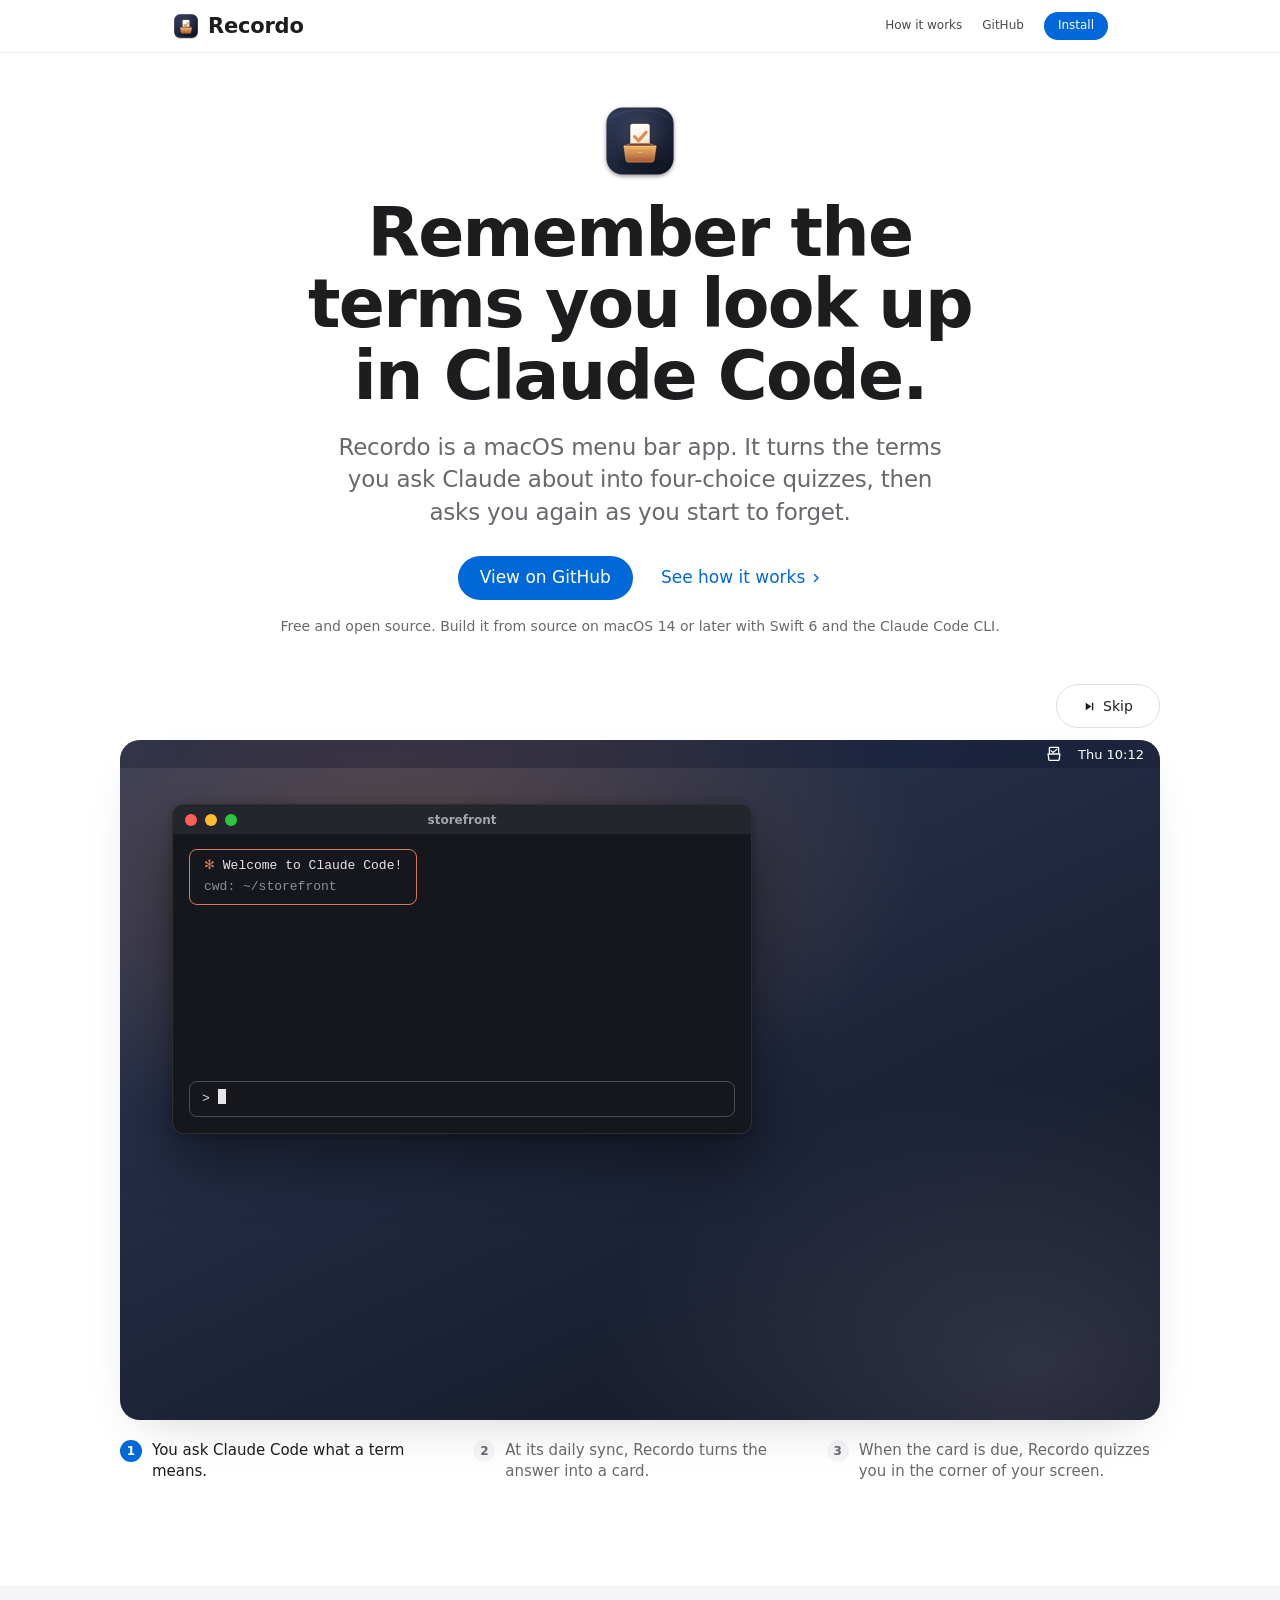
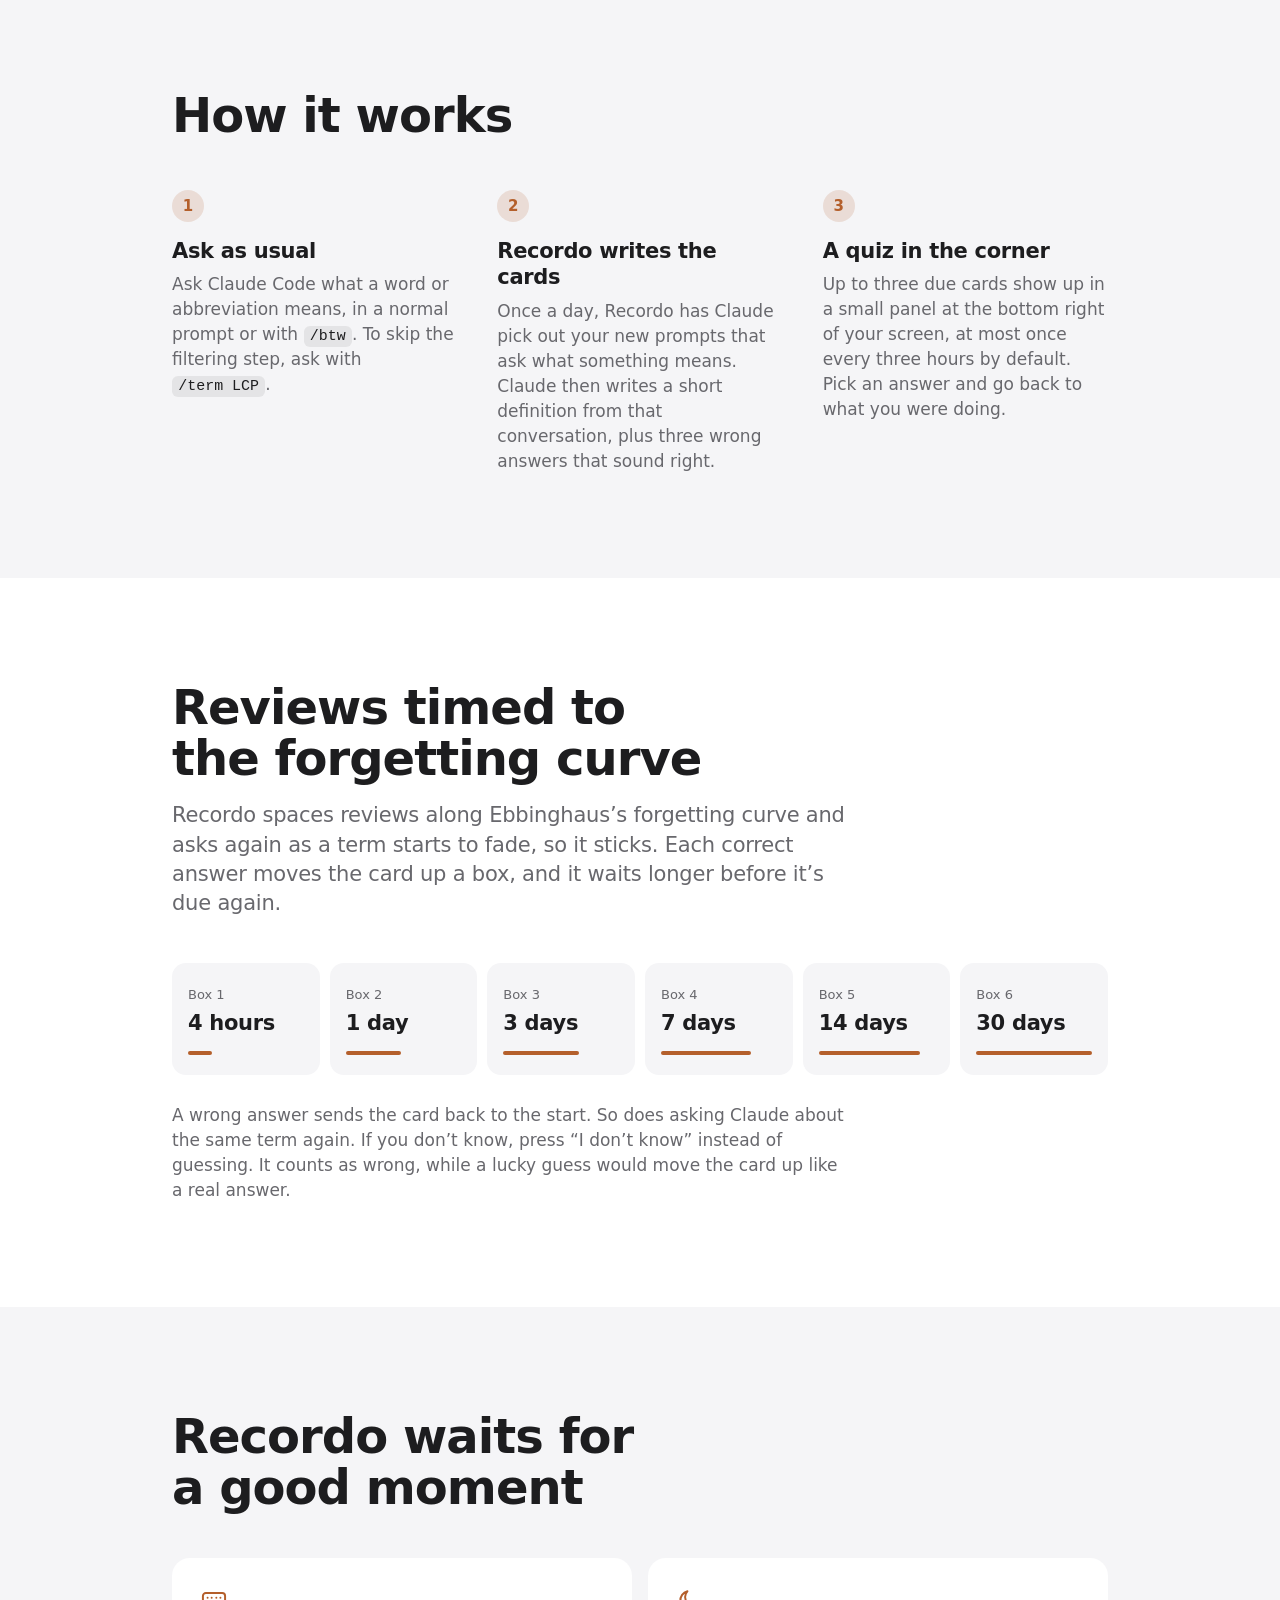
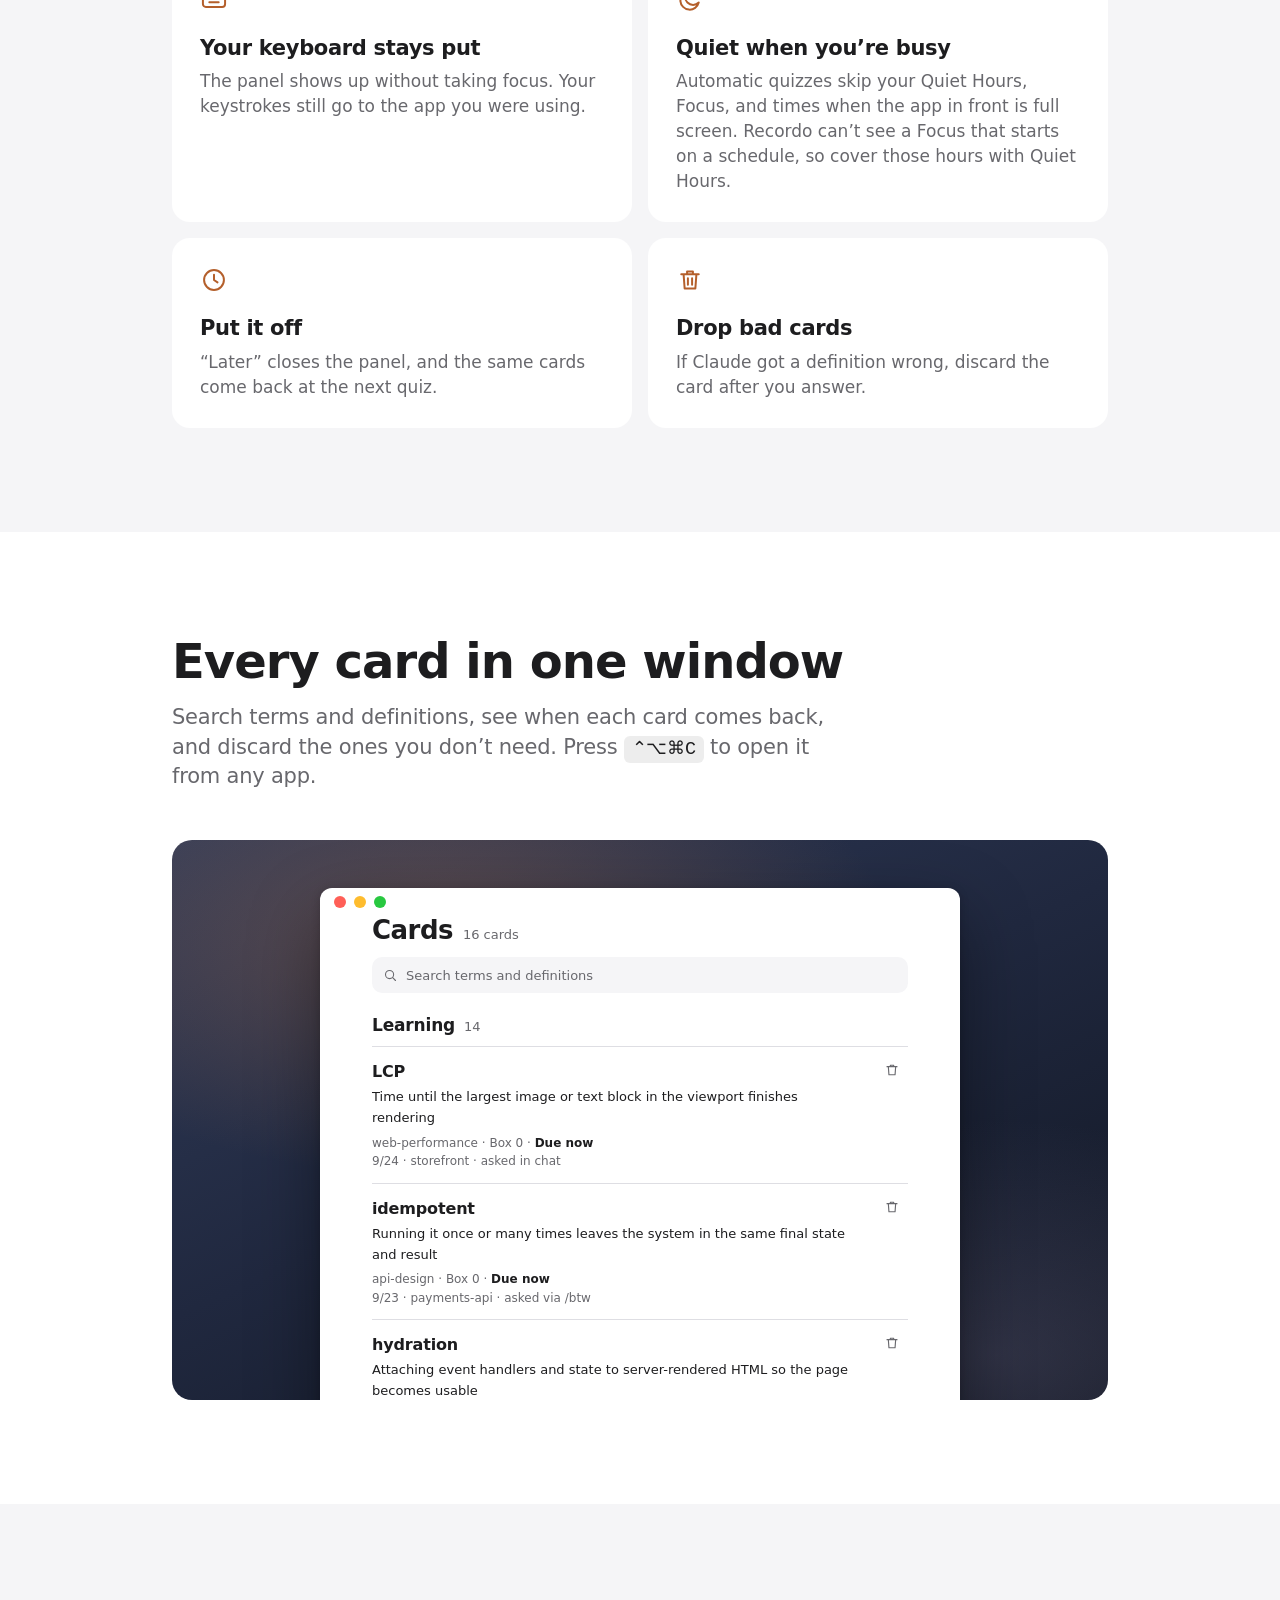
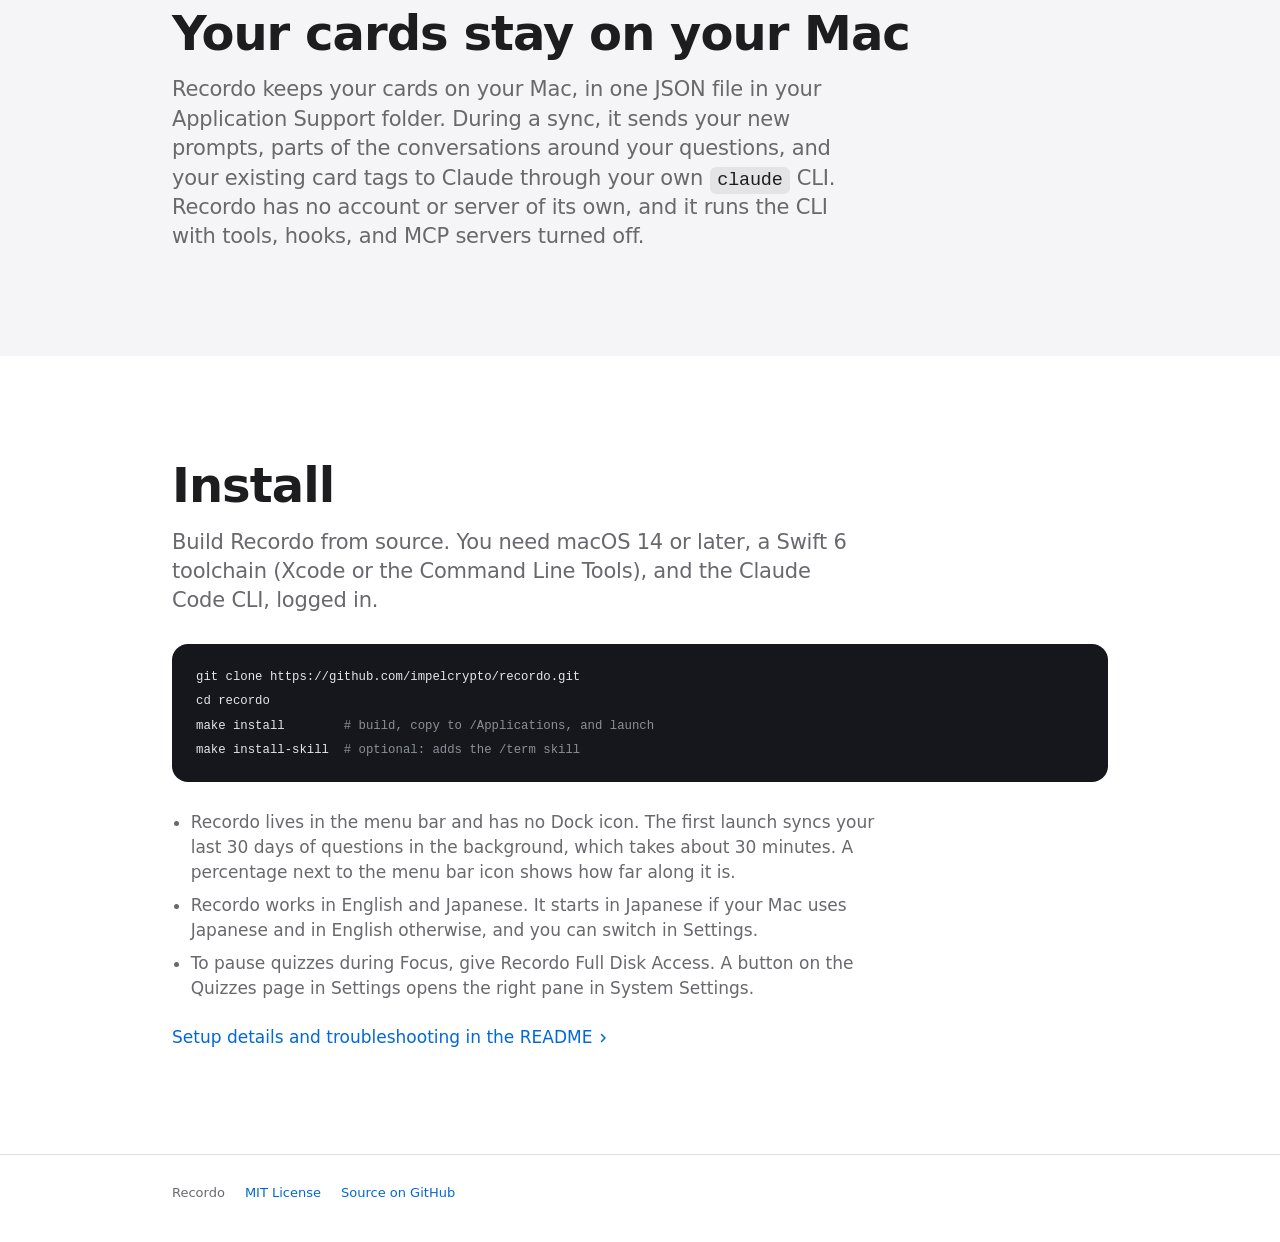
==== docs/index.html @ b3c50f23 "feat: add the Recordo landing page and app icon" ====
<!doctype html>
<html lang="en">
<head>
<meta charset="utf-8">
<meta name="viewport" content="width=device-width, initial-scale=1">
<title>Recordo · Remember the terms you look up in Claude Code</title>
<meta name="description" content="Recordo is a macOS menu bar app that turns the terms you ask Claude Code about into four-choice quizzes, then asks you again as you start to forget.">
<meta name="color-scheme" content="light dark">
<meta name="theme-color" content="#ffffff" media="(prefers-color-scheme: light)">
<meta name="theme-color" content="#000000" media="(prefers-color-scheme: dark)">
<meta property="og:type" content="website">
<meta property="og:title" content="Recordo">
<meta property="og:description" content="A macOS menu bar app that quizzes you on the terms you asked Claude Code about.">
<link rel="icon" href="icon.svg" type="image/svg+xml">
<style>
/* Colors come from Sources/RecordoKit/Theme.swift, so the mockups match the app. */
:root {
  color-scheme: light dark;
  --bg: #fff; --bg-alt: #f5f5f7; --surface: #fff; --tile: #f5f5f7;
  --text: #1d1d1f; --secondary: #68686d; --line: #dedee3;
  --link: #0068d9; --action: #0068d9; --accent: #b45f2b;
  --window: #fff; --inset: #f5f5f7; --success: #267843; --correct-face: #edf7f0;
  --sans: -apple-system, BlinkMacSystemFont, system-ui, "Segoe UI", "Helvetica Neue", Arial, sans-serif;
  --mono: ui-monospace, "SF Mono", SFMono-Regular, Menlo, Consolas, monospace;
  --spring: cubic-bezier(.22, 1, .36, 1);
  --pop: cubic-bezier(.34, 1.56, .64, 1);
  /* The app icon's leather tile, used as the desktop wallpaper in both color schemes. */
  --wall: radial-gradient(70% 60% at 28% 18%, rgba(174, 112, 75, .38), transparent 70%),
          radial-gradient(60% 60% at 88% 92%, rgba(100, 96, 124, .35), transparent 70%),
          linear-gradient(155deg, #303b58, #20283f 48%, #111622);
}
@media (prefers-color-scheme: dark) {
  :root {
    --bg: #000; --bg-alt: #101012; --surface: #1c1c1e; --tile: #1c1c1e;
    --text: #f5f5f7; --secondary: #b5b5bb; --line: #454549;
    --link: #2997ff; --action: #0071e3; --accent: #ffb354;
    --window: #1c1c1e; --inset: #2c2c2e; --success: #79d794; --correct-face: #173c29;
  }
}
@media (prefers-contrast: more) {
  :root { --secondary: var(--text); }
}
@media (prefers-reduced-motion: no-preference) {
  html { scroll-behavior: smooth; }
}

* { box-sizing: border-box; }
html { scroll-padding-top: 64px; }
body { margin: 0; background: var(--bg); color: var(--text); font: 17px/1.47 var(--sans); -webkit-font-smoothing: antialiased; }
h1, h2, h3, p, ol, ul, pre { margin: 0; }
a { color: var(--link); text-decoration: none; }
a:hover { text-decoration: underline; }
:focus-visible { outline: 3px solid color-mix(in srgb, var(--link) 70%, transparent); outline-offset: 3px; border-radius: 6px; }
code, kbd { font: .88em/1 var(--mono); }
/* Commands and keys in running text get a chip, so /btw and /term read as things you type. */
:not(pre) > code, kbd { padding: .16em .42em; border-radius: 6px; background: color-mix(in srgb, var(--text) 8%, transparent); color: var(--text); white-space: nowrap; }
.wrap { max-width: 980px; margin: 0 auto; padding: 0 22px; }

/* ---------- nav: product name on the left, one blue action on the right ---------- */
.nav { position: sticky; top: 0; z-index: 10; background: color-mix(in srgb, var(--bg) 78%, transparent); -webkit-backdrop-filter: saturate(180%) blur(20px); backdrop-filter: saturate(180%) blur(20px); border-bottom: 1px solid color-mix(in srgb, var(--line) 60%, transparent); }
.nav-in { display: flex; align-items: center; justify-content: space-between; height: 52px; }
.brand { display: flex; align-items: center; gap: 8px; color: var(--text); font-size: 21px; font-weight: 600; letter-spacing: -.01em; }
.brand:hover { text-decoration: none; }
.nav nav { display: flex; align-items: center; gap: 20px; font-size: 12px; }
.nav nav a { color: var(--text); opacity: .8; }
.nav nav a:hover { opacity: 1; text-decoration: none; }
.nav nav .nav-cta { display: inline-flex; align-items: center; min-height: 28px; padding: 0 14px; border-radius: 999px; background: var(--action); color: #fff; opacity: 1; }
.nav nav .nav-cta:hover { filter: brightness(1.08); }

/* ---------- hero ---------- */
.hero { max-width: 860px; margin: 0 auto; padding: 48px 22px 0; text-align: center; }
.hero-icon { display: block; width: 80px; height: 80px; margin: 0 auto; }
h1 { max-width: 19ch; margin: 16px auto 0; font-size: clamp(40px, 6vw, 68px); line-height: 1.05; font-weight: 600; letter-spacing: -.025em; text-wrap: balance; }
.lead { max-width: 640px; margin: 20px auto 0; color: var(--secondary); font-size: clamp(19px, 2.2vw, 23px); line-height: 1.4; letter-spacing: -.01em; }
.cta { display: flex; flex-wrap: wrap; align-items: center; justify-content: center; gap: 12px 28px; margin-top: 28px; }
.btn { display: inline-flex; align-items: center; min-height: 44px; padding: 0 22px; border-radius: 999px; background: var(--action); color: #fff; font-weight: 500; transition: transform .25s var(--spring), filter .15s ease; }
.btn:hover { text-decoration: none; filter: brightness(1.08); }
.btn:active { transform: scale(.97); filter: brightness(.92); transition-duration: 0s; }
/* Inline, not flex, so a link that wraps keeps its chevron after the last word. */
.more svg { width: 12px; height: 12px; margin-left: 5px; vertical-align: -1px; fill: none; stroke: currentColor; stroke-width: 1.5; stroke-linecap: round; stroke-linejoin: round; }
.more:hover { text-decoration: none; }
.more:hover span { text-decoration: underline; }
.fine { margin-top: 16px; color: var(--secondary); font-size: 14px; }

/* ---------- demo: a desktop with Claude Code in a terminal and Recordo's quiz panel ---------- */
.demo-wrap { max-width: 1084px; margin: 48px auto 0; padding: 0 22px 104px; }
.demo-bar { display: flex; justify-content: flex-end; margin-bottom: 12px; }
.demo-button { display: inline-flex; align-items: center; justify-content: center; gap: 7px; min-width: 104px; min-height: 44px; padding: 0 18px; border: 1px solid var(--line); border-radius: 999px; background: var(--surface); color: var(--text); font: 500 14px/1 var(--sans); cursor: pointer; transition: transform .25s var(--spring), background-color .15s ease; }
.demo-button[hidden] { display: none; }
.demo-button svg { width: 13px; height: 13px; }
.demo-button:active { transform: scale(.97); background: var(--tile); transition-duration: 0s; }
.demo-button:not([data-state="ready"]) .i-play,
.demo-button:not([data-state="playing"]) .i-skip,
.demo-button:not([data-state="done"]) .i-replay { display: none; }
.demo { position: relative; height: 680px; overflow: hidden; isolation: isolate; border-radius: 20px; background: var(--wall); box-shadow: 0 20px 48px -24px rgb(17 22 34 / .22); font-family: var(--sans); }
.no-anim, .no-anim * { transition: none !important; animation: none !important; }

.menubar { position: absolute; inset: 0 0 auto; z-index: 3; display: flex; align-items: center; justify-content: flex-end; gap: 16px; height: 28px; padding: 0 16px; background: rgba(16, 20, 32, .32); -webkit-backdrop-filter: blur(20px) saturate(160%); backdrop-filter: blur(20px) saturate(160%); color: #fff; font-size: 13px; font-weight: 500; }
.mb-icon { width: 16px; height: 16px; fill: none; stroke: currentColor; stroke-width: 1.45; stroke-linecap: round; stroke-linejoin: round; }
.clock { display: inline-block; font-variant-numeric: tabular-nums; }

.lights { display: flex; gap: 8px; }
.lights i { width: 12px; height: 12px; border-radius: 50%; background: #ff5f57; }
.lights i:nth-child(2) { background: #febc2e; }
.lights i:nth-child(3) { background: #28c840; }

.term { position: absolute; left: 5%; top: 64px; display: flex; flex-direction: column; width: min(580px, calc(95% - 388px)); height: 330px; overflow: hidden; border: 1px solid rgba(255, 255, 255, .1); border-radius: 12px; background: #15171c; color: #e6e6e9; box-shadow: 0 26px 60px rgba(0, 0, 0, .45), 0 2px 8px rgba(0, 0, 0, .25); font: 13px/1.6 var(--mono); }
.term-bar { position: relative; flex: none; display: flex; align-items: center; height: 30px; padding: 0 12px; background: #23262d; border-bottom: 1px solid rgba(0, 0, 0, .4); }
.term-title { position: absolute; inset: 0; display: grid; place-items: center; color: #a3a6ad; font: 600 12px/1 var(--sans); }
.term-body { flex: 1; min-height: 0; display: flex; flex-direction: column; gap: 12px; padding: 14px 16px 16px; }
.welcome { align-self: flex-start; padding: 6px 14px; border: 1px solid #d97757; border-radius: 8px; }
.spark { color: #d97757; }
.dim { color: #8b8f98; }
.transcript { flex: 1; display: flex; flex-direction: column; gap: 10px; }
.t-user { color: #a3a6ad; }
/* "Thinking" and the reply share one slot, so swapping them doesn't move anything. */
.t-slot { display: grid; }
.t-slot > * { grid-area: 1 / 1; }
.t-think { color: #d97757; opacity: 0; }
.is-thinking .t-think { opacity: 1; }
.t-reply { display: flex; gap: 10px; }
.t-dot { flex: none; width: 7px; height: 7px; margin-top: .62em; border-radius: 50%; background: #e6e6e9; }
.t-user, .t-reply { opacity: 0; transform: translateY(4px); transition: opacity .25s ease, transform .35s var(--spring); }
.is-asked .t-user, .is-answered .t-reply { opacity: 1; transform: none; }
.prompt { flex: none; padding: 7px 12px; border: 1px solid #4a4d55; border-radius: 8px; }
.caret { display: inline-block; width: 8px; height: 1.15em; vertical-align: -.2em; background: #e6e6e9; animation: blink 1.1s steps(1) infinite; }
.demo-wrap[data-step="done"] .caret { animation: none; }
@keyframes blink { 50% { opacity: 0; } }

.fly { position: absolute; left: 0; top: 0; z-index: 4; padding: 9px 14px 8px; border-radius: 9px; background: linear-gradient(160deg, #fffdf7, #f1e5d2); color: #20283f; box-shadow: 0 10px 24px rgba(0, 0, 0, .35); font-size: 16px; font-weight: 600; line-height: 1.2; opacity: 0; pointer-events: none; }
.fly small { display: block; margin-top: 2px; color: #8a6f52; font-size: 10px; font-weight: 500; }
.lapse { position: absolute; right: 24px; top: 44px; z-index: 4; padding: 6px 14px; border-radius: 999px; background: rgba(255, 255, 255, .16); -webkit-backdrop-filter: blur(16px); backdrop-filter: blur(16px); color: #fff; font-size: 13px; font-weight: 600; opacity: 0; transform: translateY(-6px); transition: opacity .3s ease, transform .4s var(--spring); }
.is-lapse .lapse { opacity: 1; transform: none; }
.cursor { position: absolute; left: 0; top: 0; z-index: 5; width: 22px; height: 22px; opacity: 0; filter: drop-shadow(0 1px 1.5px rgba(0, 0, 0, .35)); }

/* Quiz panel: sizes from QuizStyle.swift (340pt wide, 20pt gutter, 48pt options). */
.panel { position: absolute; right: 24px; bottom: 24px; z-index: 2; width: 340px; overflow: hidden; border: 1px solid color-mix(in srgb, var(--line) 70%, transparent); border-radius: 16px; background: color-mix(in srgb, var(--window) 84%, transparent); -webkit-backdrop-filter: blur(28px) saturate(180%); backdrop-filter: blur(28px) saturate(180%); box-shadow: 0 22px 56px rgba(0, 0, 0, .35), 0 2px 8px rgba(0, 0, 0, .18); color: var(--text); font-size: 14px; line-height: 1.45; opacity: 0; transform: translate(10px, 14px); transition: opacity .4s var(--spring), transform .4s var(--spring); }
/* QuizEnter in QuizStyle.swift: a spring with response 0.30 and damping 1, sampled over 0.4s. */
@supports (transition-timing-function: linear(0, 1)) {
  .panel { transition-timing-function: linear(0, .067 5%, .205 10%, .358 15%, .499 20%, .619 25%, .715 30%, .79 35%, .847 40%, .921 50%, .961 60%, .981 70%, .991 80%, 1); }
}
.is-quiz .panel { opacity: 1; transform: none; }
.p-head { display: flex; align-items: center; justify-content: space-between; padding: 16px 20px 8px; font-size: 13px; font-weight: 600; }
.p-close { width: 24px; height: 24px; margin: -4px -6px -4px 0; padding: 6px; fill: none; stroke: var(--secondary); stroke-width: 2.4; stroke-linecap: round; }
.p-body { padding: 0 20px 16px; }
.p-meta { color: var(--secondary); font-size: 11px; }
.p-term { margin: 4px 0 16px; font-size: 22px; font-weight: 600; line-height: 1.25; letter-spacing: -.3px; }
.options { display: grid; gap: 8px; }
.option { display: flex; align-items: flex-start; gap: 10px; min-height: 48px; padding: 12px; border: 1px solid var(--line); border-radius: 10px; background: var(--inset); opacity: 0; transform: translateY(4px); transition: opacity .2s ease, transform .3s var(--spring), background-color .2s ease, border-color .2s ease; }
.is-quiz .option { opacity: 1; transform: none; }
.is-quiz .option:nth-child(1) { transition-delay: .12s; }
.is-quiz .option:nth-child(2) { transition-delay: .15s; }
.is-quiz .option:nth-child(3) { transition-delay: .18s; }
.is-quiz .option:nth-child(4) { transition-delay: .21s; }
.option.is-pressed { transform: scale(.985); transition-duration: 0s; }
.key { flex: none; display: grid; place-items: center; width: 22px; height: 22px; border: 1px solid var(--line); border-radius: 6px; color: var(--secondary); font-size: 11px; font-weight: 600; }
.o-text { flex: 1; }
.mark { flex: none; width: 14px; height: 14px; margin-top: 3px; fill: none; stroke: var(--success); stroke-width: 3.2; stroke-linecap: round; stroke-linejoin: round; opacity: 0; transform: scale(.6); transition: opacity .3s ease, transform .3s var(--pop); }
.demo.is-picked .option { opacity: .6; transition-delay: 0s; }
.is-picked .option.correct { opacity: 1; border-color: var(--success); background: var(--correct-face); }
.is-picked .correct .mark { opacity: 1; transform: none; }
.quiet { display: inline-block; padding: 6px 10px; border-radius: 8px; color: var(--action); font-size: 13px; }
.idk { margin-top: 8px; }
.p-foot { padding: 12px 20px; border-top: 1px solid var(--line); background: var(--inset); }
.verdict { display: none; flex-wrap: wrap; align-items: baseline; gap: 2px 8px; margin-bottom: 8px; }
.v-title { display: inline-flex; align-items: center; gap: 3px; color: var(--success); font-weight: 600; }
.v-title svg { width: 12px; height: 12px; fill: none; stroke: currentColor; stroke-width: 3.4; stroke-linecap: round; stroke-linejoin: round; }
.v-source { color: var(--secondary); font-size: 11px; }
.p-actions { display: flex; align-items: center; justify-content: space-between; gap: 8px; }
.discard, .primary { display: none; }
.primary { align-items: center; gap: 6px; margin-left: auto; padding: 7px 14px; border-radius: 999px; background: var(--action); color: #fff; font-size: 13px; font-weight: 600; }
.space { padding: 1px 4px; border: 1px solid rgba(255, 255, 255, .7); border-radius: 4px; font-size: 11px; font-weight: 400; }
.is-picked .idk, .is-picked .later { display: none; }
.is-picked .verdict { display: flex; animation: rise .25s var(--spring) .06s both; }
.is-picked .discard { display: inline-block; animation: fade .2s ease both; }
.is-picked .primary { display: inline-flex; animation: fade .2s ease both; }
@keyframes rise { from { opacity: 0; transform: translateY(6px); } }
@keyframes fade { from { opacity: 0; } }

.steps { display: grid; grid-template-columns: repeat(3, 1fr); gap: 20px; margin-top: 20px; padding: 0; list-style: none; counter-reset: step; font-size: 15px; line-height: 1.4; }
.steps li { display: flex; gap: 10px; color: var(--secondary); transition: color .3s ease; }
.steps li::before { counter-increment: step; content: counter(step); flex: none; display: grid; place-items: center; width: 22px; height: 22px; border-radius: 50%; background: var(--tile); color: var(--secondary); font-size: 12px; font-weight: 600; transition: background-color .3s ease, color .3s ease; }
.demo-wrap[data-step="done"] .steps li,
.demo-wrap[data-step="1"] .steps li:nth-child(1),
.demo-wrap[data-step="2"] .steps li:nth-child(2),
.demo-wrap[data-step="3"] .steps li:nth-child(3) { color: var(--text); }
.demo-wrap[data-step="1"] .steps li:nth-child(1)::before,
.demo-wrap[data-step="2"] .steps li:nth-child(2)::before,
.demo-wrap[data-step="3"] .steps li:nth-child(3)::before { background: var(--action); color: #fff; }

/* ---------- sections ---------- */
.band { padding: 104px 0; }
.band.alt { background: var(--bg-alt); }
h2 { max-width: 24ch; font-size: clamp(32px, 4.5vw, 48px); line-height: 1.08; font-weight: 600; letter-spacing: -.02em; text-wrap: balance; }
h3 { font-size: 21px; line-height: 1.25; font-weight: 600; letter-spacing: -.015em; }
.intro { max-width: 680px; margin-top: 16px; color: var(--secondary); font-size: 21px; line-height: 1.4; letter-spacing: -.01em; }
.cols { display: grid; grid-template-columns: repeat(3, 1fr); gap: 40px; margin-top: 48px; }
.num { display: grid; place-items: center; width: 32px; height: 32px; margin-bottom: 16px; border-radius: 50%; background: color-mix(in srgb, var(--accent) 16%, transparent); color: var(--accent); font-size: 15px; font-weight: 700; }
.cols p, .item p { margin-top: 8px; color: var(--secondary); }

.boxes { display: grid; grid-template-columns: repeat(6, 1fr); gap: 10px; margin-top: 44px; padding: 0; list-style: none; }
.boxes li { padding: 18px 16px 20px; border-radius: 14px; background: var(--tile); }
.boxes span { color: var(--secondary); font-size: 13px; }
.boxes strong { display: block; margin-top: 2px; font-size: 21px; font-weight: 600; letter-spacing: -.015em; }
/* Bar length is the log of the wait, so each step reads as a longer gap. */
.boxes li::after { content: ""; display: block; width: var(--w); height: 4px; margin-top: 12px; border-radius: 2px; background: var(--accent); }
.after { max-width: 680px; margin-top: 28px; color: var(--secondary); }

.grid4 { display: grid; grid-template-columns: repeat(2, 1fr); gap: 16px; margin-top: 44px; }
.item { padding: 28px; border-radius: 18px; background: var(--surface); }
.item svg { width: 28px; height: 28px; margin-bottom: 14px; fill: none; stroke: var(--accent); stroke-width: 1.7; stroke-linecap: round; stroke-linejoin: round; }

/* Cards window mockup, from design/sessions/cards. It keeps its real 640px layout and scales down on narrow screens. */
.frame { position: relative; height: calc(560px * var(--k, 1)); margin-top: 48px; overflow: hidden; border-radius: 20px; background: var(--wall); }
.cards-win { position: absolute; top: calc(48px * var(--k, 1)); left: 50%; width: 640px; height: 620px; transform: translateX(-50%) scale(var(--k, 1)); transform-origin: top center; border-radius: 12px; background: var(--window); color: var(--text); box-shadow: 0 28px 70px rgba(0, 0, 0, .4), 0 2px 10px rgba(0, 0, 0, .2); }
.cards-bar { display: flex; align-items: center; height: 28px; padding: 0 14px; }
.cards-col { max-width: 600px; margin: 0 auto; padding: 0 32px; }
.cards-title { display: flex; align-items: baseline; gap: 10px; }
.cards-title strong { font-size: 26px; line-height: 1.15; font-weight: 700; letter-spacing: -.02em; }
.cards-title span, .sec-head span { color: var(--secondary); font-size: 13px; }
.search { display: flex; align-items: center; gap: 8px; min-height: 36px; margin-top: 12px; padding: 4px 11px; border-radius: 10px; background: var(--inset); color: var(--secondary); font-size: 13px; }
.search svg, .trash { width: 15px; height: 15px; fill: none; stroke: currentColor; stroke-width: 1.7; stroke-linecap: round; stroke-linejoin: round; }
.sec-head { display: flex; align-items: baseline; gap: 9px; margin-top: 20px; padding-bottom: 8px; border-bottom: 1px solid var(--line); }
.sec-head strong { font-size: 17px; font-weight: 650; letter-spacing: -.01em; }
.row { display: grid; grid-template-columns: minmax(0, 1fr) auto; gap: 12px; padding: 12px 0; border-bottom: 1px solid var(--line); }
.row b { font-size: 16px; line-height: 1.3; font-weight: 600; letter-spacing: -.01em; }
.row p { margin-top: 3px; font-size: 13px; line-height: 1.6; }
.row small { display: block; margin-top: 6px; color: var(--secondary); font-size: 12px; line-height: 1.45; }
.row small + small { margin-top: 1px; }
.row em { color: var(--text); font-style: normal; font-weight: 600; }
.trash { width: 16px; height: 16px; margin: 3px 8px 0; color: var(--secondary); }
/* On black the stage needs an edge more than a shadow. */
@media (prefers-color-scheme: dark) {
  .demo, .frame { box-shadow: inset 0 0 0 1px rgb(255 255 255 / .08); }
}

/* ---------- install ---------- */
pre { margin-top: 28px; padding: 20px 24px; overflow-x: auto; border-radius: 16px; background: #15171c; color: #e6e6e9; font: 14px/1.75 var(--mono); }
pre .c { color: #8b8f98; }
.notes { max-width: 720px; margin-top: 28px; padding-left: 1.1em; color: var(--secondary); }
.notes li + li { margin-top: 8px; }
.readme { margin-top: 24px; }

.foot { padding: 28px 0 40px; border-top: 1px solid var(--line); color: var(--secondary); font-size: 13px; }
.foot p { display: flex; flex-wrap: wrap; gap: 6px 20px; }

/* ---------- small screens ---------- */
/* Under 1024px the terminal and the 340px panel can't sit side by side, so they overlap like windows do. */
@media (max-width: 1023px) {
  .demo { display: grid; height: auto; min-height: 700px; padding: 48px 24px 24px; }
  .term, .panel { grid-area: 1 / 1; }
  .term { position: relative; left: auto; top: auto; align-self: start; width: min(100%, 560px); height: auto; min-height: 300px; }
  .panel { position: relative; right: auto; bottom: auto; align-self: end; justify-self: end; max-width: 100%; }
  .lapse { right: 16px; top: 38px; }
}
@media (max-width: 760px) {
  .wrap, .hero { padding-left: 16px; padding-right: 16px; }
  .hero { padding-top: 40px; }
  .hero-icon { width: 72px; height: 72px; }
  h2 { line-height: 1.125; }
  .band { padding: 72px 0; }
  /* 12px gutters leave room for the panel's real 340px width on a 390px screen. */
  .demo-wrap { margin-top: 32px; padding: 0 12px 72px; }
  /* Tall enough that the question in the terminal stays visible above the panel. */
  .demo { min-height: 790px; padding: 44px 12px 12px; border-radius: 16px; }
  .term { width: 100%; font-size: 12px; }
  .lapse { right: 12px; }
  .steps { grid-template-columns: 1fr; gap: 10px; }
  .cols, .grid4 { grid-template-columns: 1fr; }
  .cols { gap: 32px; }
  .boxes { grid-template-columns: repeat(3, 1fr); }
  .frame { border-radius: 16px; }
}
@media (max-width: 480px) {
  .nav nav a:first-child { display: none; }
}
@media (prefers-reduced-motion: reduce) {
  .t-user, .t-reply, .panel, .option, .mark, .lapse { transform: none !important; }
  .panel { transition: opacity .22s ease-out; }
  .is-picked .verdict { animation-name: fade; }
  .caret { animation: none; }
  .btn:active, .demo-button:active { transform: none; }
}
@media (prefers-reduced-transparency: reduce) {
  .nav { background: var(--bg); -webkit-backdrop-filter: none; backdrop-filter: none; }
  .menubar { background: #1a2030; -webkit-backdrop-filter: none; backdrop-filter: none; }
  .panel { background: var(--window); -webkit-backdrop-filter: none; backdrop-filter: none; }
  .lapse { background: #30394e; -webkit-backdrop-filter: none; backdrop-filter: none; }
}
</style>
</head>
<body>
<header class="nav">
  <div class="wrap nav-in">
    <a class="brand" href="#top"><img src="icon.svg" alt="" width="28" height="28">Recordo</a>
    <nav aria-label="Page">
      <a href="#how">How it works</a>
      <a href="https://github.com/impelcrypto/recordo">GitHub</a>
      <a class="nav-cta" href="#install">Install</a>
    </nav>
  </div>
</header>

<main id="top">
  <section class="hero">
    <img class="hero-icon" src="icon.svg" alt="" width="80" height="80">
    <h1>Remember the terms you look up in Claude Code.</h1>
    <p class="lead">Recordo is a macOS menu bar app. It turns the terms you ask Claude about into four-choice quizzes, then asks you again as you start to forget.</p>
    <div class="cta">
      <a class="btn" href="https://github.com/impelcrypto/recordo">View on GitHub</a>
      <a class="more" href="#how"><span>See how it works</span><svg viewBox="0 0 12 12" aria-hidden="true"><path d="M4.5 2.5L8 6l-3.5 3.5"/></svg></a>
    </div>
    <p class="fine">Free and open source. Build it from source on macOS 14 or later with Swift 6 and the Claude Code CLI.</p>
  </section>

  <!-- The markup holds the finished state, so the demo still reads without JavaScript. -->
  <div class="demo-wrap" data-step="done">
    <div class="demo-bar">
      <button class="demo-button" type="button" data-state="ready" hidden>
        <svg class="i-play" viewBox="0 0 24 24" aria-hidden="true"><path d="M7 4.5v15l12.5-7.5z" fill="currentColor"/></svg>
        <svg class="i-skip" viewBox="0 0 24 24" aria-hidden="true"><path d="M5 5v14l10.5-7zM16.5 5h2.5v14h-2.5z" fill="currentColor"/></svg>
        <svg class="i-replay" viewBox="0 0 24 24" aria-hidden="true"><path d="M4.5 12a7.5 7.5 0 1 0 2.4-5.5M4.5 3.5V8H9" fill="none" stroke="currentColor" stroke-width="2.2" stroke-linecap="round" stroke-linejoin="round"/></svg>
        <span class="demo-label">Play</span>
      </button>
    </div>
    <div class="demo is-asked is-answered is-quiz is-picked" role="img" aria-label="Demo: in a terminal, someone asks Claude Code “what is LCP?” and Claude explains it. At Recordo’s daily sync, the answer becomes a card and drops into Recordo in the menu bar. Later, a Recordo panel in the bottom-right corner asks what LCP means with four choices, and they pick the right one.">
      <div class="menubar">
        <svg class="mb-icon" viewBox="0 0 18 18" aria-hidden="true"><path d="M3.8 8.5V2.35C3.8 1.9 4.15 1.55 4.6 1.55H13.4C13.85 1.55 14.2 1.9 14.2 2.35V8.5"/><path d="M5.5 5.2L8.1 7.3L12.4 3.5" stroke-width="1.3"/><path d="M2.3 9H15.7L14.8 15.25C14.73 15.78 14.36 16.1 13.8 16.1H4.2C3.64 16.1 3.27 15.78 3.2 15.25L2.3 9Z"/></svg>
        <span class="clock">Thu 15:40</span>
      </div>

      <div class="term">
        <div class="term-bar"><span class="lights"><i></i><i></i><i></i></span><span class="term-title">storefront</span></div>
        <div class="term-body">
          <div class="welcome"><span class="spark">✻</span> Welcome to Claude Code!<br><span class="dim">cwd: ~/storefront</span></div>
          <div class="transcript">
            <p class="t-user">&gt; what is LCP?</p>
            <div class="t-slot">
              <p class="t-think">✻ Thinking…</p>
              <p class="t-reply"><span class="t-dot"></span><span>LCP (Largest Contentful Paint) is the time until the largest image or text block in the viewport renders. It’s one of the Core Web Vitals, and under 2.5 seconds counts as good.</span></p>
            </div>
          </div>
          <div class="prompt">&gt; <span class="typed"></span><span class="caret"></span></div>
        </div>
      </div>

      <div class="fly">LCP<small>web-performance</small></div>
      <div class="lapse">Later that day</div>

      <div class="panel">
        <div class="p-head"><span>Review 1/1</span><svg class="p-close" viewBox="0 0 24 24"><path d="M7 7l10 10M17 7L7 17"/></svg></div>
        <div class="p-body">
          <p class="p-meta">web-performance · Box 0</p>
          <p class="p-term">LCP</p>
          <div class="options">
            <div class="option"><span class="key">A</span><span class="o-text">Time from the request being sent until the first byte of the HTML response arrives</span></div>
            <div class="option correct"><span class="key">B</span><span class="o-text">Time until the largest image or text block in the viewport finishes rendering</span><svg class="mark" viewBox="0 0 24 24"><path d="M5 12.5l4.5 4.5L19 7.5"/></svg></div>
            <div class="option"><span class="key">C</span><span class="o-text">Total amount of unexpected layout movement of visible elements during page load</span></div>
            <div class="option"><span class="key">D</span><span class="o-text">Time between a user’s first click and the moment the browser responds to that input</span></div>
          </div>
          <span class="quiet idk">I don’t know</span>
        </div>
        <div class="p-foot">
          <p class="verdict"><span class="v-title"><svg viewBox="0 0 24 24"><path d="M5 12.5l4.5 4.5L19 7.5"/></svg>Correct</span><span class="v-source">9/24 · storefront · asked in chat</span></p>
          <div class="p-actions">
            <span class="quiet later">Later</span>
            <span class="quiet discard">Discard This Card</span>
            <span class="primary">Close <span class="space">␣</span></span>
          </div>
        </div>
      </div>

      <svg class="cursor" viewBox="0 0 24 24"><path d="M5 3v15.2l4.1-3.9 2.6 5.9 2.7-1.2-2.6-5.8h5.6z" fill="#000" stroke="#fff" stroke-width="1.4" stroke-linejoin="round"/></svg>
    </div>

    <ol class="steps">
      <li>You ask Claude Code what a term means.</li>
      <li>At its daily sync, Recordo turns the answer into a card.</li>
      <li>When the card is due, Recordo quizzes you in the corner of your screen.</li>
    </ol>
  </div>

  <section class="band alt" id="how">
    <div class="wrap">
      <h2>How it works</h2>
      <div class="cols">
        <div>
          <span class="num">1</span>
          <h3>Ask as usual</h3>
          <p>Ask Claude Code what a word or abbreviation means, in a normal prompt or with <code>/btw</code>. To skip the filtering step, ask with <code>/term LCP</code>.</p>
        </div>
        <div>
          <span class="num">2</span>
          <h3>Recordo writes the cards</h3>
          <p>Once a day, Recordo has Claude pick out your new prompts that ask what something means. Claude then writes a short definition from that conversation, plus three wrong answers that sound right.</p>
        </div>
        <div>
          <span class="num">3</span>
          <h3>A quiz in the corner</h3>
          <p>Up to three due cards show up in a small panel at the bottom right of your screen, at most once every three hours by default. Pick an answer and go back to what you were doing.</p>
        </div>
      </div>
    </div>
  </section>

  <section class="band">
    <div class="wrap">
      <h2>Reviews timed to the forgetting curve</h2>
      <p class="intro">Recordo spaces reviews along Ebbinghaus’s forgetting curve and asks again as a term starts to fade, so it sticks. Each correct answer moves the card up a box, and it waits longer before it’s due again.</p>
      <ol class="boxes">
        <li style="--w: 21%"><span>Box 1</span><strong>4 hours</strong></li>
        <li style="--w: 48%"><span>Box 2</span><strong>1 day</strong></li>
        <li style="--w: 65%"><span>Box 3</span><strong>3 days</strong></li>
        <li style="--w: 78%"><span>Box 4</span><strong>7 days</strong></li>
        <li style="--w: 88%"><span>Box 5</span><strong>14 days</strong></li>
        <li style="--w: 100%"><span>Box 6</span><strong>30 days</strong></li>
      </ol>
      <p class="after">A wrong answer sends the card back to the start. So does asking Claude about the same term again. If you don’t know, press “I don’t know” instead of guessing. It counts as wrong, while a lucky guess would move the card up like a real answer.</p>
    </div>
  </section>

  <section class="band alt">
    <div class="wrap">
      <h2>Recordo waits for a good moment</h2>
      <div class="grid4">
        <div class="item">
          <svg viewBox="0 0 24 24" aria-hidden="true"><rect x="2.5" y="6" width="19" height="12" rx="2.5"/><path d="M6.5 10h.01M10 10h.01M14 10h.01M17.5 10h.01M8 14h8"/></svg>
          <h3>Your keyboard stays put</h3>
          <p>The panel shows up without taking focus. Your keystrokes still go to the app you were using.</p>
        </div>
        <div class="item">
          <svg viewBox="0 0 24 24" aria-hidden="true"><path d="M19.5 14.2A8 8 0 1 1 9.8 4.5a6.4 6.4 0 0 0 9.7 9.7z"/></svg>
          <h3>Quiet when you’re busy</h3>
          <p>Automatic quizzes skip your Quiet Hours, Focus, and times when the app in front is full screen. Recordo can’t see a Focus that starts on a schedule, so cover those hours with Quiet Hours.</p>
        </div>
        <div class="item">
          <svg viewBox="0 0 24 24" aria-hidden="true"><circle cx="12" cy="12" r="8.5"/><path d="M12 7.5V12l3 2"/></svg>
          <h3>Put it off</h3>
          <p>“Later” closes the panel, and the same cards come back at the next quiz.</p>
        </div>
        <div class="item">
          <svg viewBox="0 0 24 24" aria-hidden="true"><path d="M4.5 7h15M9.5 7V4.8h5V7M6.5 7l.9 12.2h9.2L17.5 7M10.2 10.5v5.5M13.8 10.5v5.5"/></svg>
          <h3>Drop bad cards</h3>
          <p>If Claude got a definition wrong, discard the card after you answer.</p>
        </div>
      </div>
    </div>
  </section>

  <section class="band">
    <div class="wrap">
      <h2>Every card in one window</h2>
      <p class="intro">Search terms and definitions, see when each card comes back, and discard the ones you don’t need. Press <kbd>⌃⌥⌘C</kbd> to open it from any app.</p>
      <div class="frame" role="img" aria-label="The Recordo Cards window. It shows 16 cards, 14 of them under Learning, such as LCP, idempotent, and hydration, each with its definition, box, next review time, and where you asked about it.">
        <div class="cards-win">
          <div class="cards-bar"><span class="lights"><i></i><i></i><i></i></span></div>
          <div class="cards-col">
            <div class="cards-title"><strong>Cards</strong><span>16 cards</span></div>
            <div class="search"><svg viewBox="0 0 24 24"><circle cx="10.5" cy="10.5" r="6.5"/><path d="M15.5 15.5L20 20"/></svg>Search terms and definitions</div>
            <div class="sec-head"><strong>Learning</strong><span>14</span></div>
            <div class="row"><div><b>LCP</b><p>Time until the largest image or text block in the viewport finishes rendering</p><small>web-performance · Box 0 · <em>Due now</em></small><small>9/24 · storefront · asked in chat</small></div><svg class="trash" viewBox="0 0 24 24"><path d="M4.5 7h15M9.5 7V4.8h5V7M6.5 7l.9 12.2h9.2L17.5 7"/></svg></div>
            <div class="row"><div><b>idempotent</b><p>Running it once or many times leaves the system in the same final state and result</p><small>api-design · Box 0 · <em>Due now</em></small><small>9/23 · payments-api · asked via /btw</small></div><svg class="trash" viewBox="0 0 24 24"><path d="M4.5 7h15M9.5 7V4.8h5V7M6.5 7l.9 12.2h9.2L17.5 7"/></svg></div>
            <div class="row"><div><b>hydration</b><p>Attaching event handlers and state to server-rendered HTML so the page becomes usable</p><small>react · Box 1 · Next: today at 18:10</small><small>9/23 · storefront · asked in chat</small></div><svg class="trash" viewBox="0 0 24 24"><path d="M4.5 7h15M9.5 7V4.8h5V7M6.5 7l.9 12.2h9.2L17.5 7"/></svg></div>
            <div class="row"><div><b>CORS preflight</b><p>An OPTIONS request the browser sends first to ask if a cross-origin request is allowed</p><small>browser-security · Box 2 · <em>Due now</em></small><small>9/21 · storefront · asked via /term</small></div><svg class="trash" viewBox="0 0 24 24"><path d="M4.5 7h15M9.5 7V4.8h5V7M6.5 7l.9 12.2h9.2L17.5 7"/></svg></div>
            <div class="row"><div><b>backpressure</b><p>A slow consumer signaling a fast producer to slow down so buffers don’t grow unbounded</p><small>streams · Box 2 · Next: tomorrow at 11:05</small><small>9/19 · sync-service · asked in chat</small></div><svg class="trash" viewBox="0 0 24 24"><path d="M4.5 7h15M9.5 7V4.8h5V7M6.5 7l.9 12.2h9.2L17.5 7"/></svg></div>
          </div>
        </div>
      </div>
    </div>
  </section>

  <section class="band alt">
    <div class="wrap">
      <h2>Your cards stay on your Mac</h2>
      <p class="intro">Recordo keeps your cards on your Mac, in one JSON file in your Application Support folder. During a sync, it sends your new prompts, parts of the conversations around your questions, and your existing card tags to Claude through your own <code>claude</code> CLI. Recordo has no account or server of its own, and it runs the CLI with tools, hooks, and MCP servers turned off.</p>
    </div>
  </section>

  <section class="band" id="install">
    <div class="wrap">
      <h2>Install</h2>
      <p class="intro">Build Recordo from source. You need macOS 14 or later, a Swift 6 toolchain (Xcode or the Command Line Tools), and the Claude Code CLI, logged in.</p>
<pre><code>git clone https://github.com/impelcrypto/recordo.git
cd recordo
make install        <span class="c"># build, copy to /Applications, and launch</span>
make install-skill  <span class="c"># optional: adds the /term skill</span></code></pre>
      <ul class="notes">
        <li>Recordo lives in the menu bar and has no Dock icon. The first launch syncs your last 30 days of questions in the background, which takes about 30 minutes. A percentage next to the menu bar icon shows how far along it is.</li>
        <li>Recordo works in English and Japanese. It starts in Japanese if your Mac uses Japanese and in English otherwise, and you can switch in Settings.</li>
        <li>To pause quizzes during Focus, give Recordo Full Disk Access. A button on the Quizzes page in Settings opens the right pane in System Settings.</li>
      </ul>
      <p class="readme"><a class="more" href="https://github.com/impelcrypto/recordo#readme"><span>Setup details and troubleshooting in the README</span><svg viewBox="0 0 12 12" aria-hidden="true"><path d="M4.5 2.5L8 6l-3.5 3.5"/></svg></a></p>
    </div>
  </section>
</main>

<footer class="foot">
  <div class="wrap">
    <p><span>Recordo</span><a href="https://github.com/impelcrypto/recordo/blob/master/LICENSE">MIT License</a><a href="https://github.com/impelcrypto/recordo">Source on GitHub</a></p>
  </div>
</footer>

<script>
(() => {
  const wrap = document.querySelector('.demo-wrap');
  const demo = wrap.querySelector('.demo');
  const button = wrap.querySelector('.demo-button');
  const label = button.querySelector('.demo-label');
  const $ = (selector) => demo.querySelector(selector);
  const typed = $('.typed'), clock = $('.clock'), icon = $('.mb-icon'), reply = $('.t-reply');
  const fly = $('.fly'), cursor = $('.cursor'), correct = $('.option.correct');
  const reduced = matchMedia('(prefers-reduced-motion: reduce)');
  const SPRING = 'cubic-bezier(.22, 1, .36, 1)';
  const STAGES = ['asked', 'answered', 'quiz', 'picked'];
  const LABELS = { ready: 'Play', playing: 'Skip', done: 'Replay' };
  const running = [];
  const timers = new Set();
  let run = 0, playing = false, paused = false, onscreen = false, autoplayed = false;

  // Each play() takes a new run id; an older run stops at its next step.
  const check = (id) => { if (id !== run) throw 0; };
  // Waits stop counting while the demo is paused, so it picks up where the viewer left it.
  const wait = (ms, id) => new Promise((resolve) => {
    const timer = { left: ms };
    timer.start = () => {
      timer.at = performance.now();
      timer.handle = setTimeout(() => { timers.delete(timer); resolve(); }, timer.left);
    };
    timer.stop = () => { clearTimeout(timer.handle); timer.left -= performance.now() - timer.at; };
    timers.add(timer);
    if (!paused) timer.start();
  }).then(() => check(id));
  const animate = (el, keyframes, options) => {
    const animation = el.animate(keyframes, { fill: 'forwards', ...options });
    running.push(animation);
    if (paused) animation.pause();
    // A skip cancels animations nobody awaits; mark those rejections handled.
    animation.finished.catch(() => {});
    return animation.finished;
  };
  const add = (...names) => names.forEach((name) => demo.classList.add('is-' + name));
  const at = (el) => {
    const box = demo.getBoundingClientRect(), r = el.getBoundingClientRect();
    return { x: r.left - box.left, y: r.top - box.top, w: r.width, h: r.height };
  };
  const setButton = (state) => { button.dataset.state = state; label.textContent = LABELS[state]; };

  function setPaused(on) {
    if (on === paused) return;
    paused = on;
    timers.forEach((timer) => (on ? timer.stop() : timer.start()));
    running.forEach((animation) => {
      if (on && animation.playState === 'running') animation.pause();
      if (!on && animation.playState === 'paused') animation.play();
    });
  }
  const update = () => setPaused(playing && (!onscreen || document.hidden));

  function render(stages, time) {
    running.splice(0).forEach((animation) => animation.cancel());
    timers.forEach((timer) => clearTimeout(timer.handle));
    timers.clear();
    demo.classList.add('no-anim');
    demo.classList.remove('is-thinking', 'is-lapse', ...STAGES.map((stage) => 'is-' + stage));
    correct.classList.remove('is-pressed');
    add(...stages);
    typed.textContent = '';
    clock.textContent = time;
    demo.offsetWidth; // apply the jump before transitions come back
    demo.classList.remove('no-anim');
  }

  function stop(skipped) {
    if (skipped) { run++; render(STAGES, 'Thu 15:40'); }
    playing = false;
    update();
    wrap.dataset.step = 'done';
    setButton('done');
  }

  async function flyCard(id) {
    if (reduced.matches) return wait(600, id);
    const from = at(reply), to = at(icon);
    const x0 = from.x + 20, y0 = from.y - 8;
    const x1 = to.x + to.w / 2 - fly.offsetWidth / 2, y1 = to.y + to.h / 2 - fly.offsetHeight / 2;
    const place = (x, y, s) => `translate(${x}px, ${y}px) scale(${s})`;
    await animate(fly, [{ opacity: 0, transform: place(x0, y0 + 10, .94) }, { opacity: 1, transform: place(x0, y0, 1) }], { duration: 320, easing: SPRING });
    check(id);
    await wait(350, id);
    await animate(fly, [
      { opacity: 1, transform: place(x0, y0, 1) },
      { opacity: 1, transform: place((x0 + x1) / 2, y1 + (y0 - y1) * .3, .6), offset: .55 },
      { opacity: 0, transform: place(x1, y1, .16) },
    ], { duration: 750, easing: 'cubic-bezier(.45, 0, .25, 1)' });
    check(id);
    // A small settle, no overshoot: the menu bar is system chrome, not the show.
    animate(icon, [{ transform: 'scale(1)' }, { transform: 'scale(1.1)', offset: .35 }, { transform: 'scale(1)' }], { duration: 240, easing: 'ease-out' });
  }

  async function tickClock(id) {
    const dy = reduced.matches ? 0 : 6;
    await animate(clock, [{ opacity: 1, transform: 'none' }, { opacity: 0, transform: `translateY(${-dy}px)` }], { duration: 160, easing: 'ease-in' });
    check(id);
    clock.textContent = 'Thu 15:40';
    await animate(clock, [{ opacity: 0, transform: `translateY(${dy}px)` }, { opacity: 1, transform: 'none' }], { duration: 240, easing: SPRING });
    check(id);
  }

  async function pick(id) {
    if (!reduced.matches) {
      const r = at(correct);
      const x = r.x + r.w * .6, y = r.y + r.h * .5;
      await animate(cursor, [
        { opacity: 0, transform: `translate(${x - 70}px, ${y + 90}px)` },
        { opacity: 1, transform: `translate(${x - 60}px, ${y + 76}px)`, offset: .2 },
        { opacity: 1, transform: `translate(${x}px, ${y}px)` },
      ], { duration: 900, easing: 'cubic-bezier(.3, 0, .2, 1)' });
      check(id);
      correct.classList.add('is-pressed');
      await wait(150, id);
      correct.classList.remove('is-pressed');
    }
    add('picked');
    if (!reduced.matches) animate(cursor, [{ opacity: 1 }, { opacity: 0 }], { duration: 300, delay: 1000 });
  }

  async function play() {
    const id = ++run;
    render([], 'Thu 10:12');
    playing = true;
    update();
    setButton('playing');
    wrap.dataset.step = '1';
    try {
      await wait(700, id);
      for (const letter of 'what is LCP?') {
        typed.textContent += letter;
        await wait(55 + Math.random() * 45, id);
      }
      await wait(450, id);
      typed.textContent = '';
      add('asked');
      await wait(300, id);
      demo.classList.add('is-thinking');
      await wait(1000, id);
      demo.classList.remove('is-thinking');
      add('answered');
      await wait(1700, id);
      wrap.dataset.step = '2';
      await flyCard(id);
      await wait(700, id);
      wrap.dataset.step = '3';
      demo.classList.add('is-lapse');
      await tickClock(id);
      await wait(1000, id);
      demo.classList.remove('is-lapse');
      await wait(250, id);
      add('quiz');
      await wait(1500, id);
      await pick(id);
      await wait(1300, id);
      stop(false);
    } catch (error) {
      if (id === run) throw error;
    }
  }

  button.hidden = false;
  button.addEventListener('click', () => (playing ? stop(true) : play()));
  // Turning on Reduce Motion mid-demo jumps to the finished picture instead of finishing the movement.
  reduced.addEventListener('change', () => { if (reduced.matches && playing) stop(true); });
  document.addEventListener('visibilitychange', update);
  if (!reduced.matches) {
    render([], 'Thu 10:12');
    wrap.dataset.step = '';
  }
  // On a phone the demo can be taller than the screen, so a share of the screen counts as well as a share of the demo.
  new IntersectionObserver(([entry]) => {
    const seen = entry.intersectionRatio, height = entry.intersectionRect.height;
    onscreen = seen >= .15 || height >= innerHeight * .3;
    if (!autoplayed && !reduced.matches && (seen >= .55 || height >= innerHeight * .5)) {
      autoplayed = true;
      play();
    }
    update();
  }, { threshold: [0, .15, .3, .45, .55, .7] }).observe(demo);

  // The Cards mockup keeps its real 640px layout; narrow screens get a scaled copy.
  const frame = document.querySelector('.frame');
  new ResizeObserver(([entry]) => {
    frame.style.setProperty('--k', Math.min(1, (entry.contentRect.width - 32) / 640));
  }).observe(frame);
})();
</script>
</body>
</html>
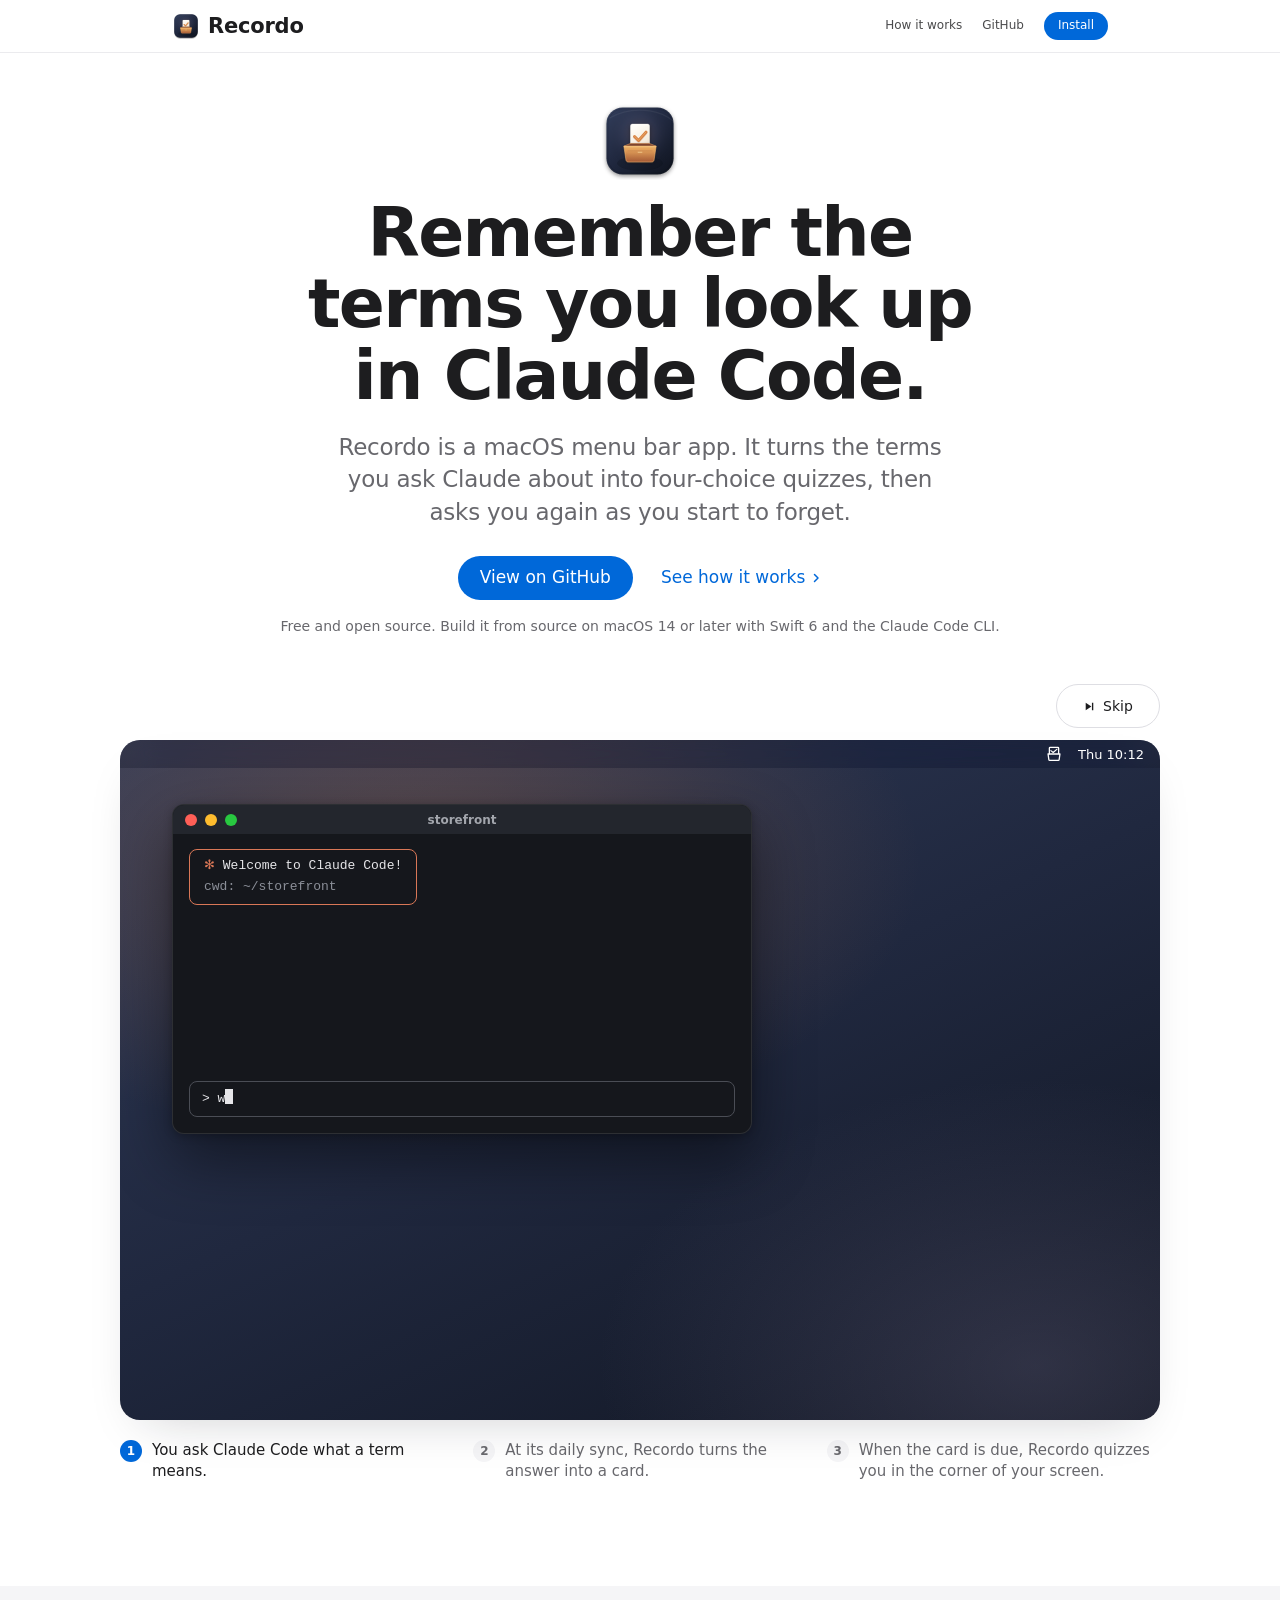
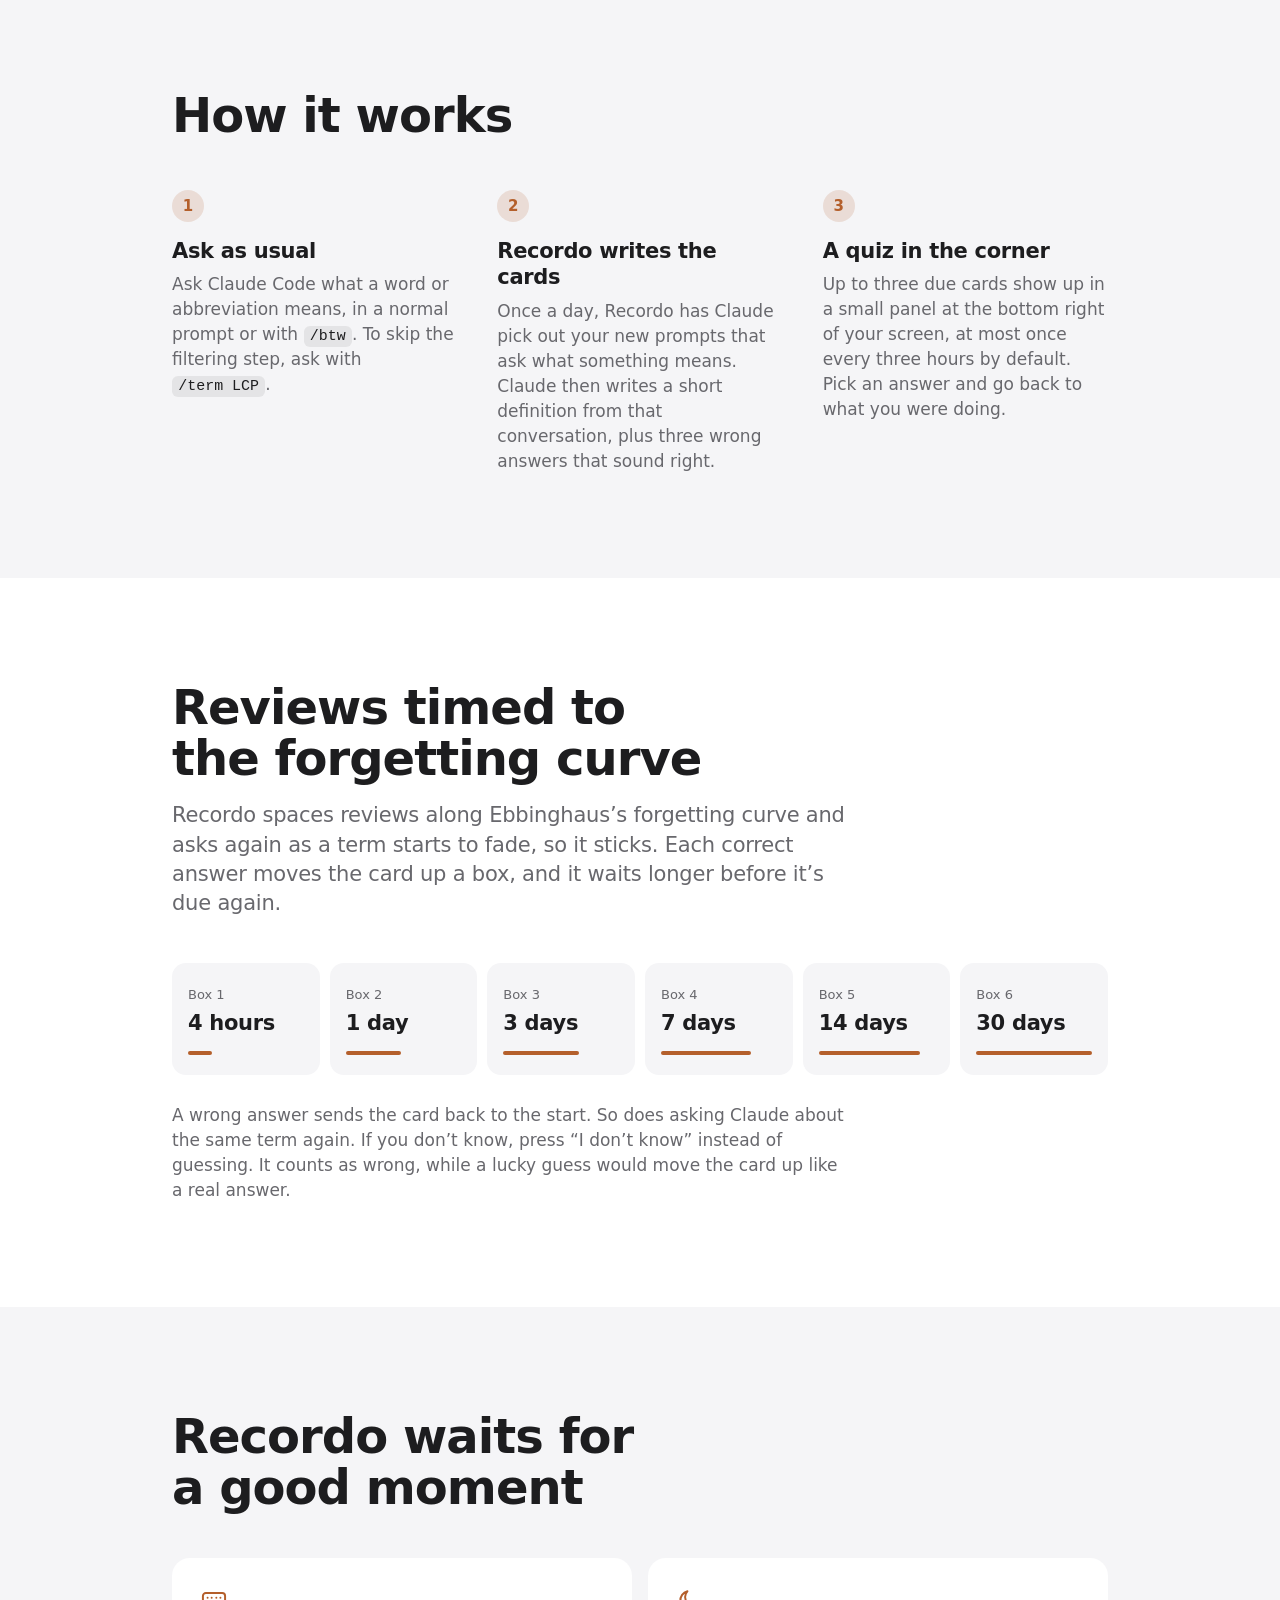
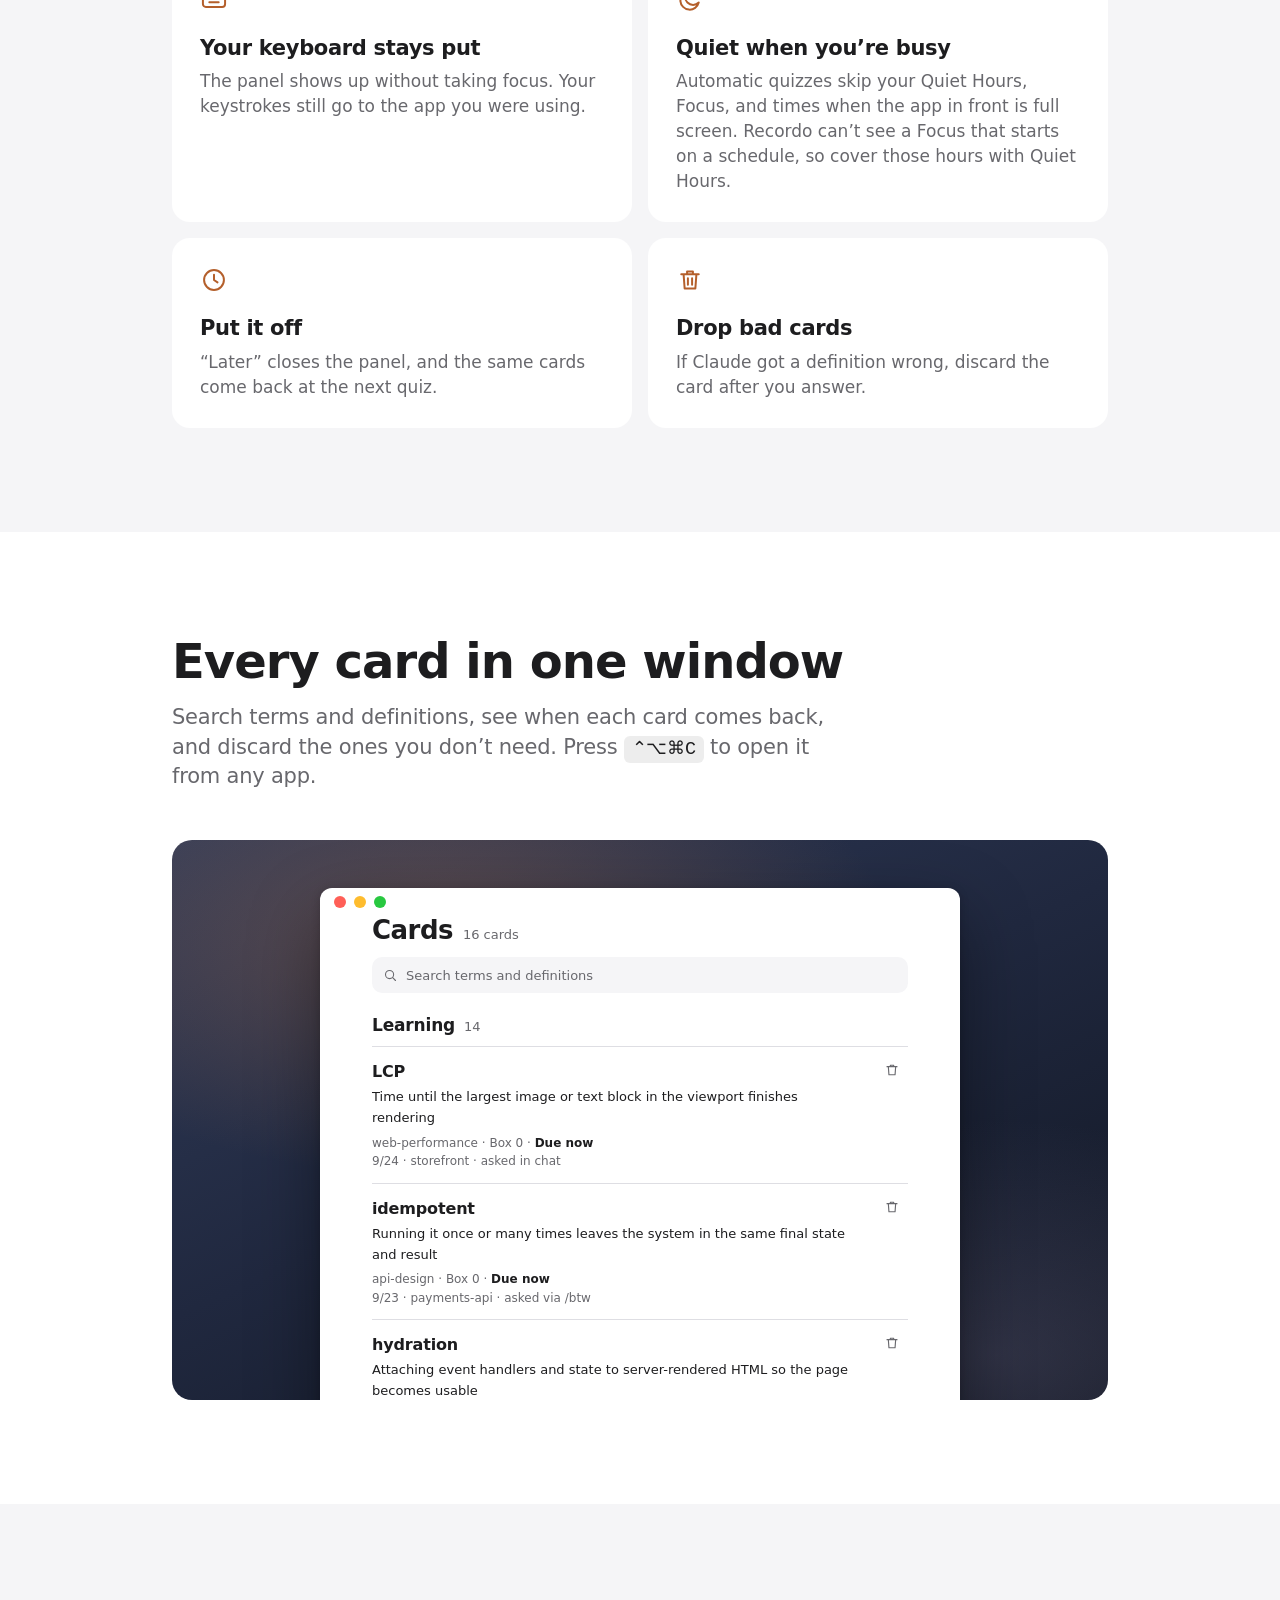
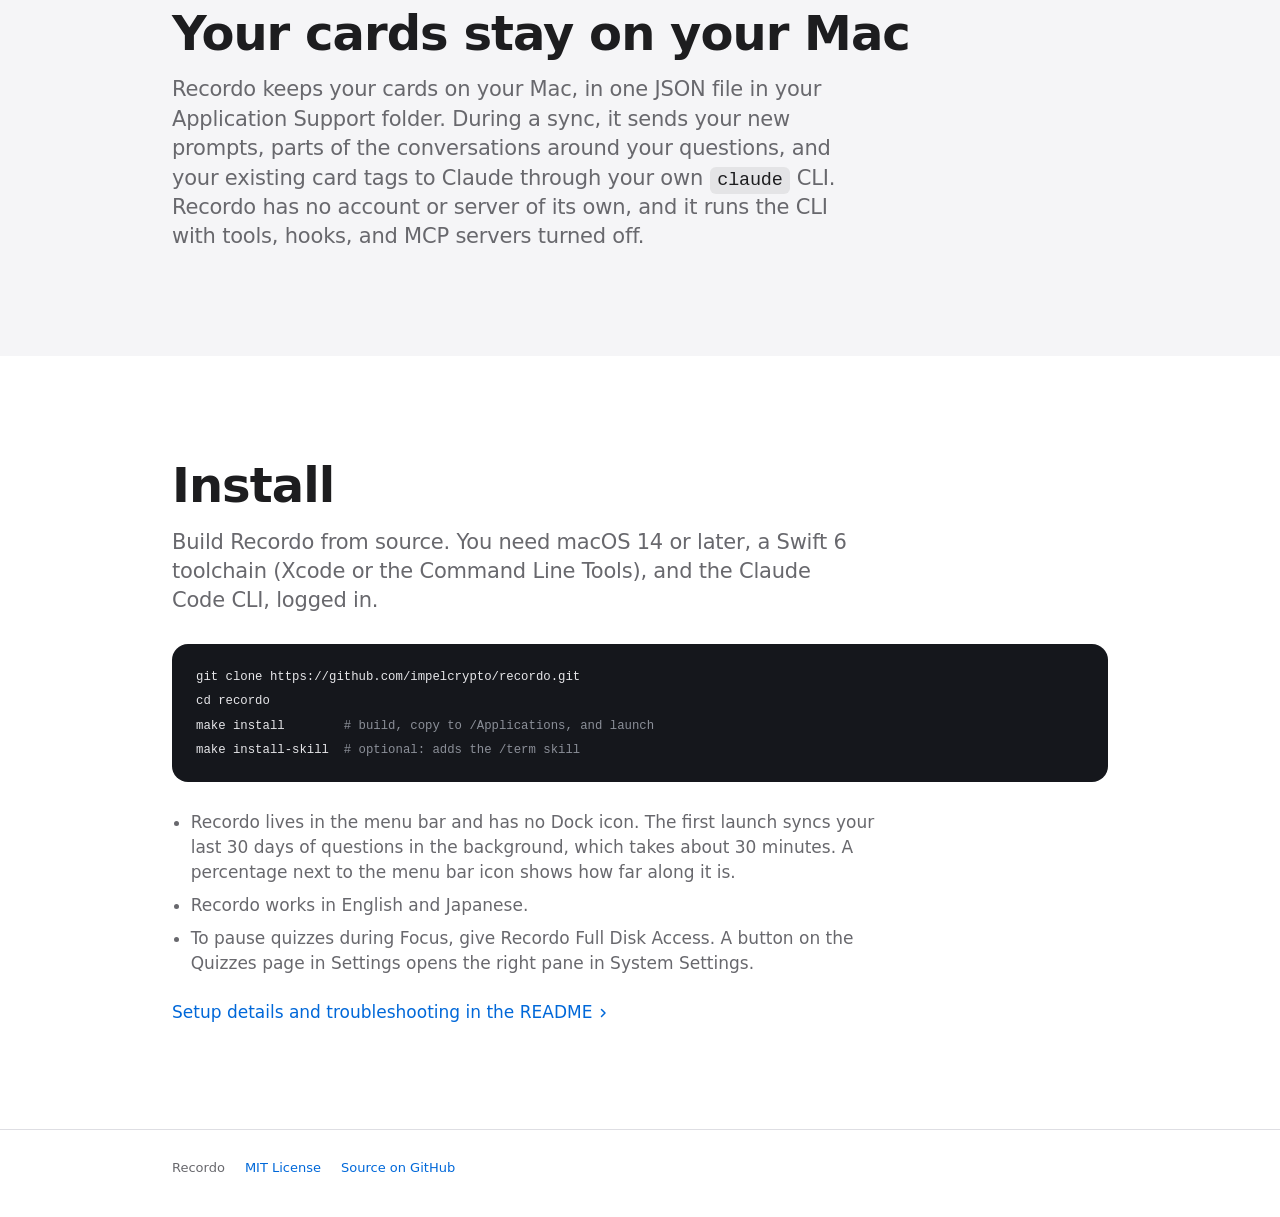
==== commit 315aa2d4: "chore: add sync progress menu bar prototype and update docs" ====
--- a/docs/index.html
+++ b/docs/index.html
@@ -486,7 +486,7 @@
 make install-skill  <span class="c"># optional: adds the /term skill</span></code></pre>
       <ul class="notes">
         <li>Recordo lives in the menu bar and has no Dock icon. The first launch syncs your last 30 days of questions in the background, which takes about 30 minutes. A percentage next to the menu bar icon shows how far along it is.</li>
-        <li>Recordo works in English and Japanese. It starts in Japanese if your Mac uses Japanese and in English otherwise, and you can switch in Settings.</li>
+        <li>Recordo works in English and Japanese.</li>
         <li>To pause quizzes during Focus, give Recordo Full Disk Access. A button on the Quizzes page in Settings opens the right pane in System Settings.</li>
       </ul>
       <p class="readme"><a class="more" href="https://github.com/impelcrypto/recordo#readme"><span>Setup details and troubleshooting in the README</span><svg viewBox="0 0 12 12" aria-hidden="true"><path d="M4.5 2.5L8 6l-3.5 3.5"/></svg></a></p>
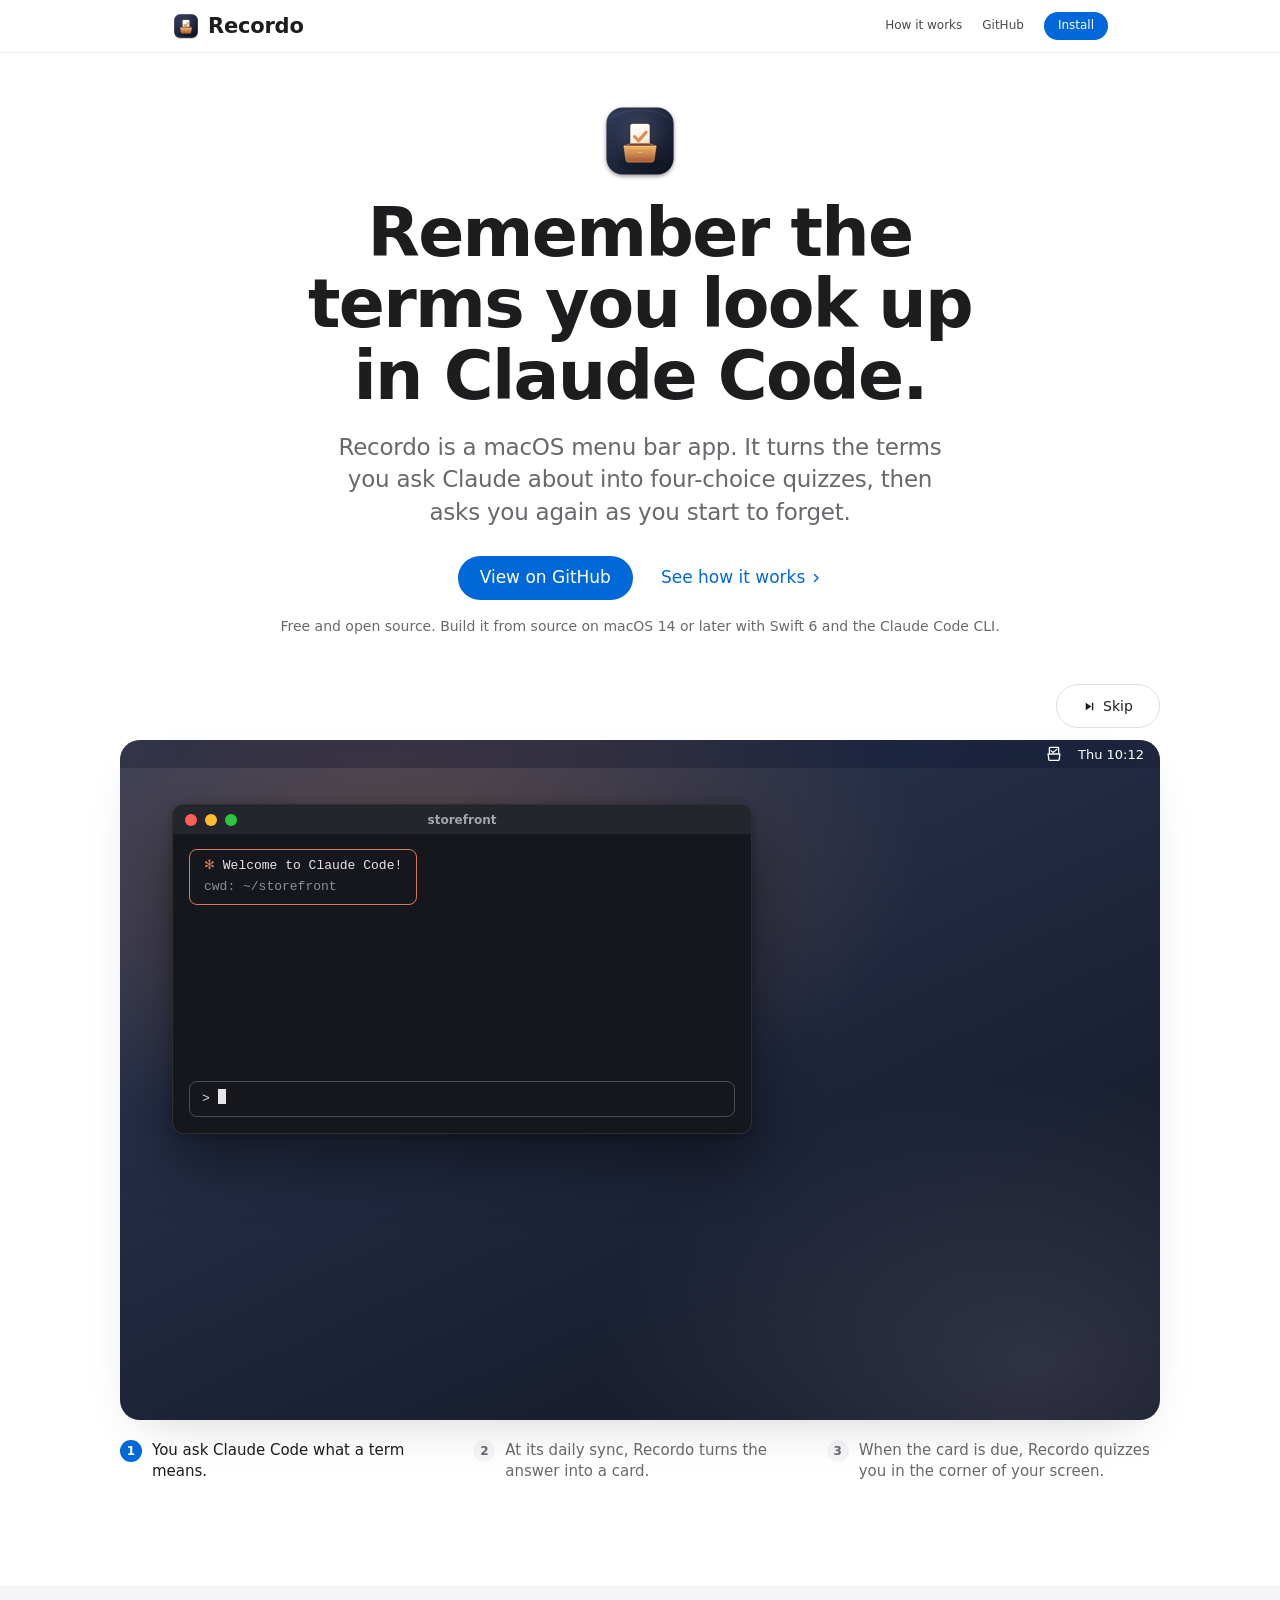
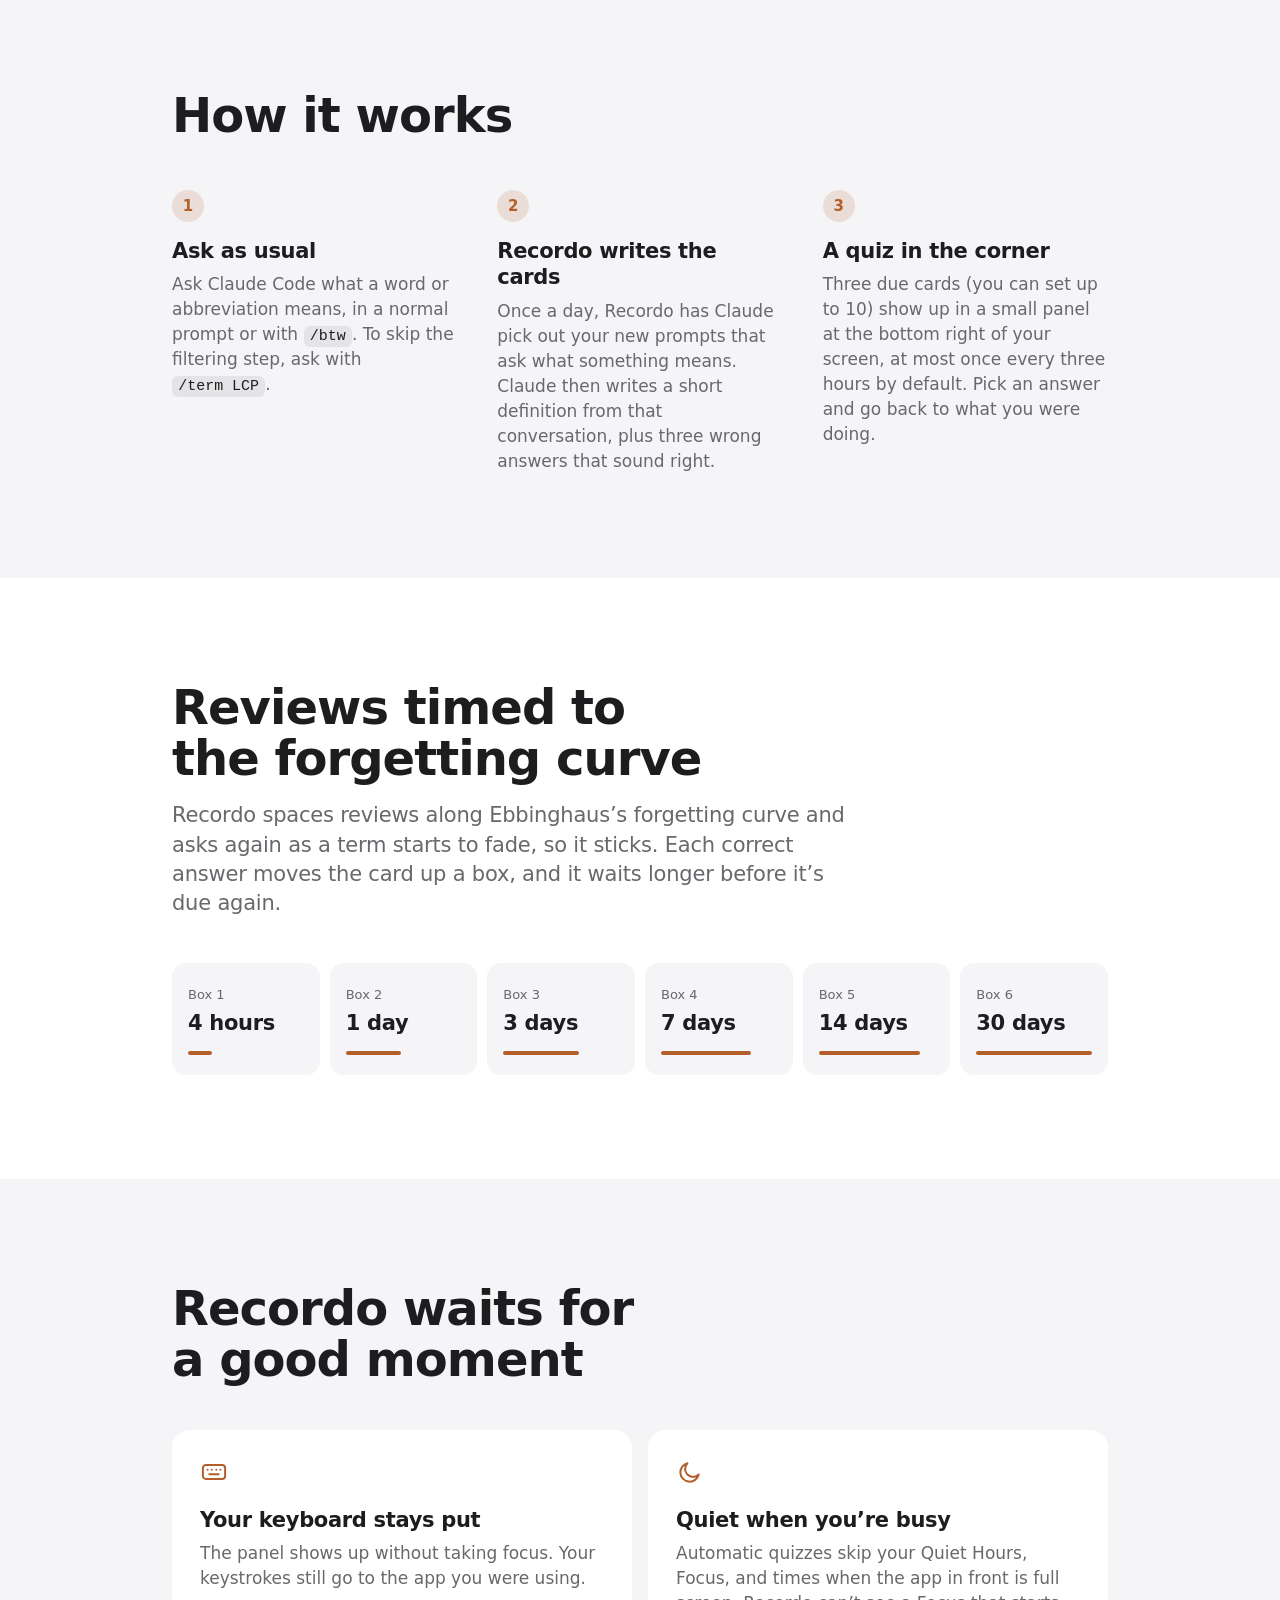
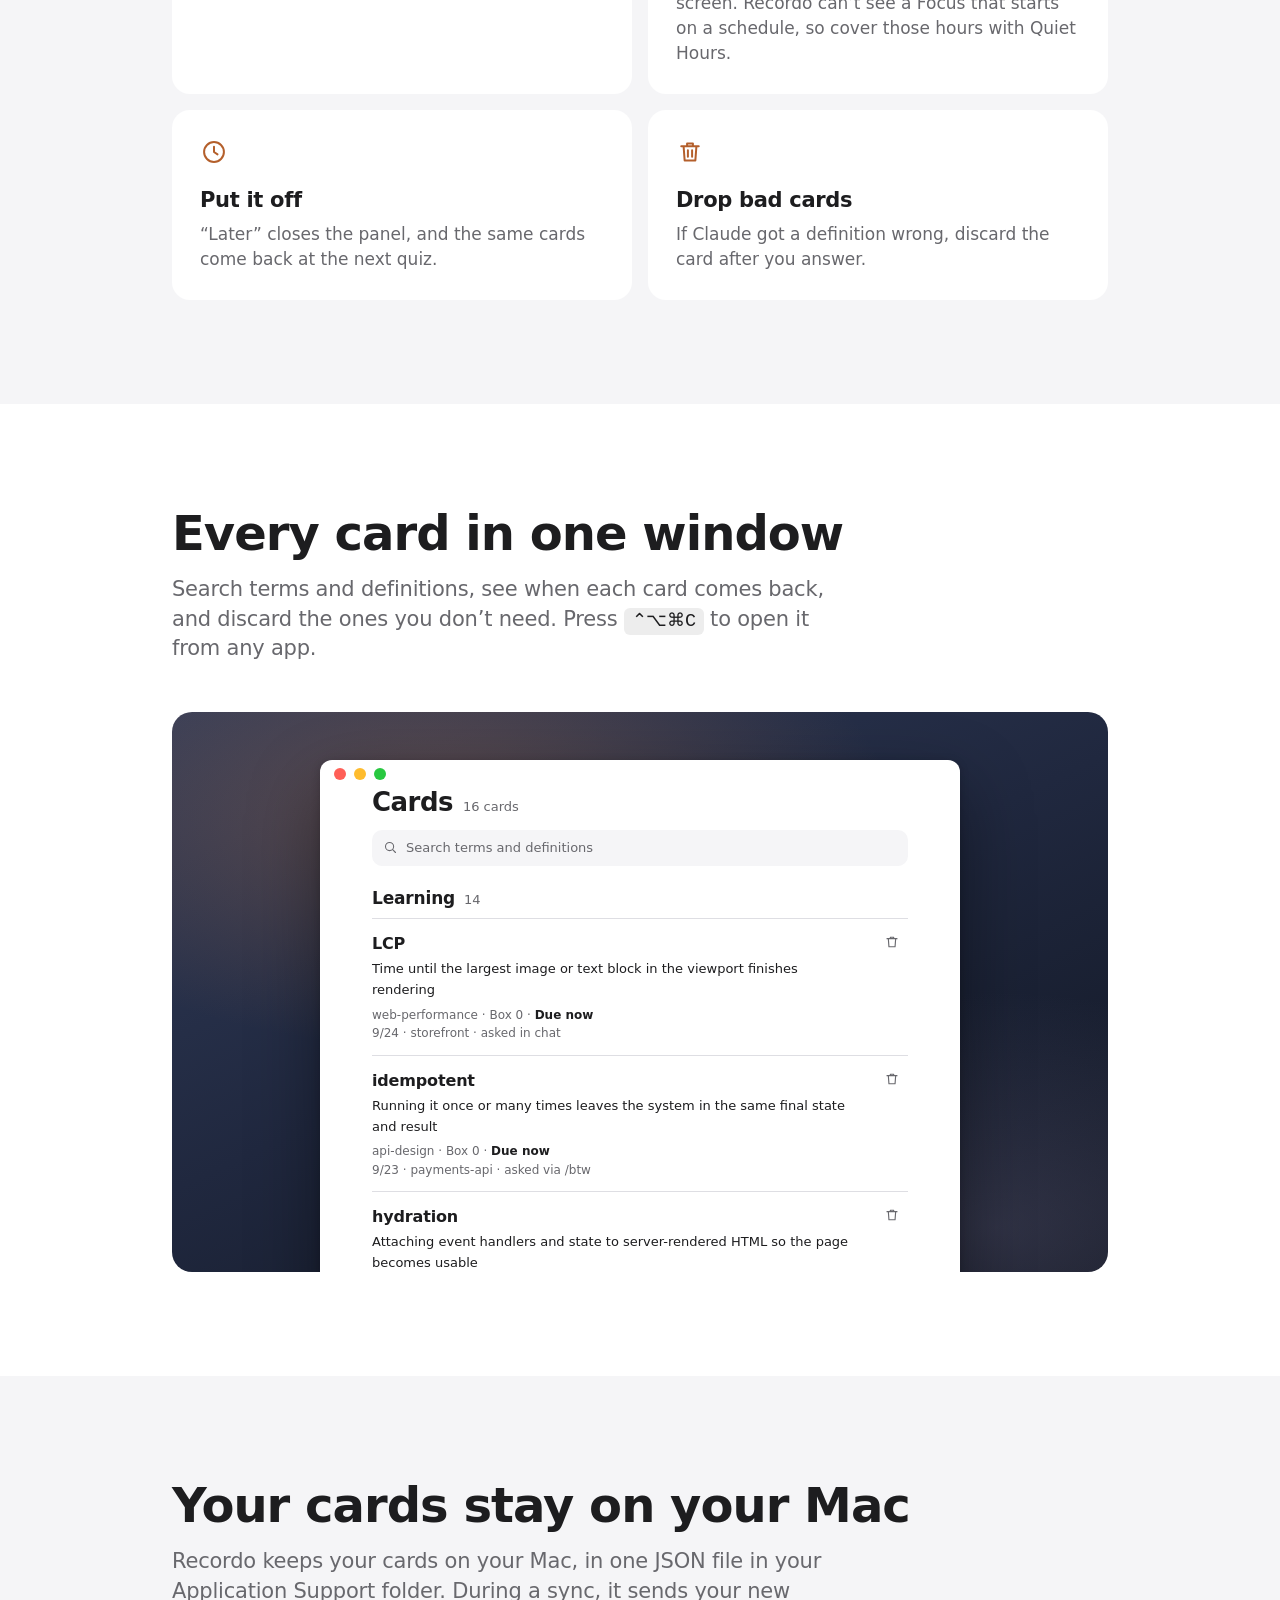
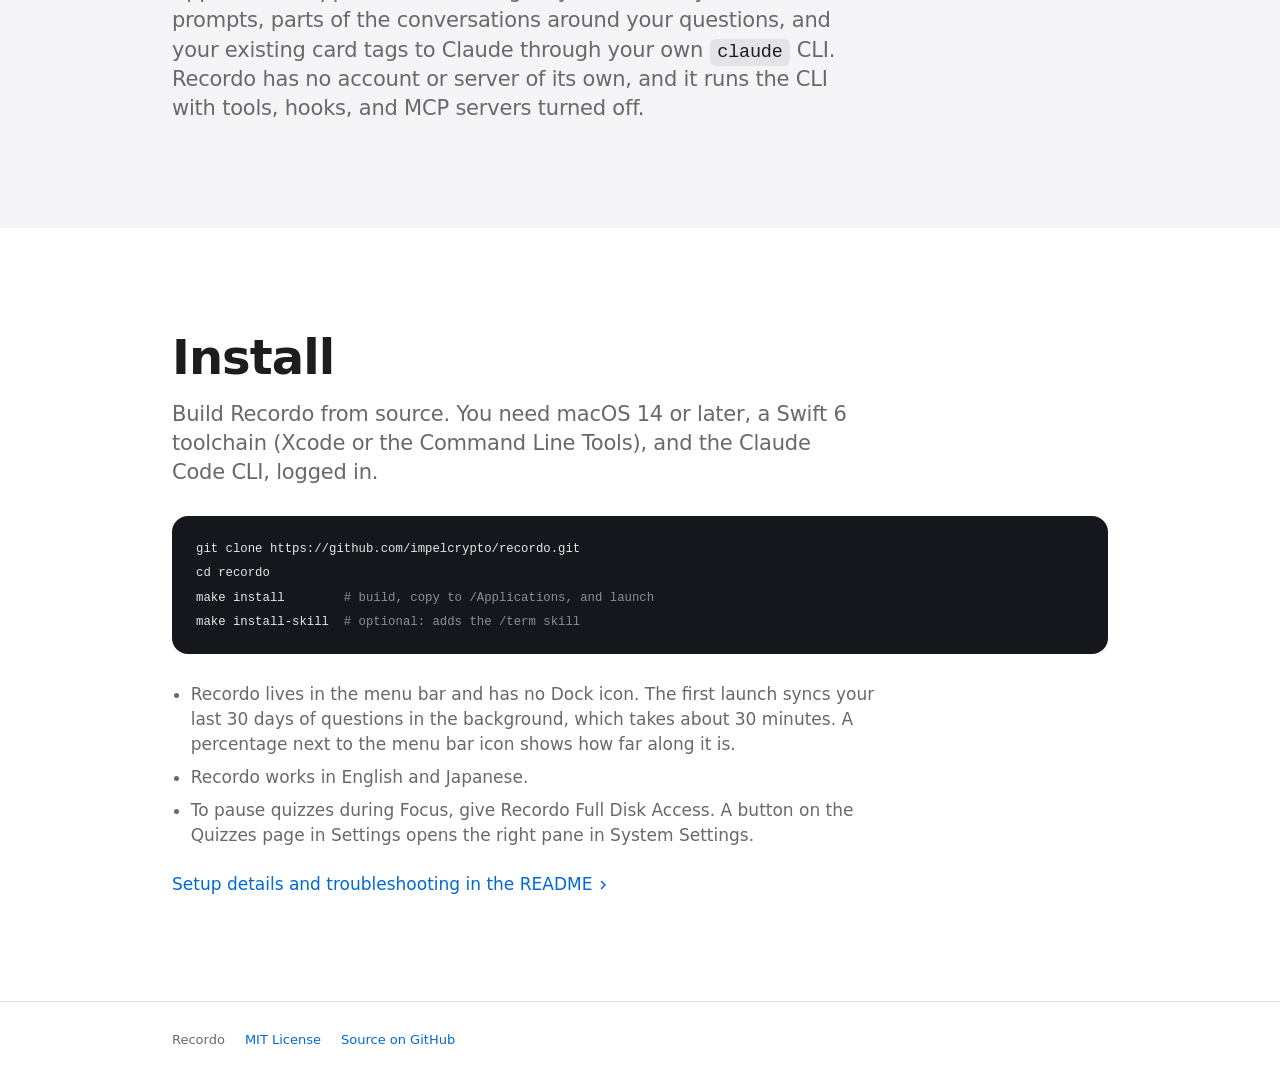
==== commit c08235f6: "feat: configure quiz length and celebrate completion" ====
--- a/docs/index.html
+++ b/docs/index.html
@@ -204,7 +204,6 @@
 .boxes strong { display: block; margin-top: 2px; font-size: 21px; font-weight: 600; letter-spacing: -.015em; }
 /* Bar length is the log of the wait, so each step reads as a longer gap. */
 .boxes li::after { content: ""; display: block; width: var(--w); height: 4px; margin-top: 12px; border-radius: 2px; background: var(--accent); }
-.after { max-width: 680px; margin-top: 28px; color: var(--secondary); }
 
 .grid4 { display: grid; grid-template-columns: repeat(2, 1fr); gap: 16px; margin-top: 44px; }
 .item { padding: 28px; border-radius: 18px; background: var(--surface); }
@@ -397,7 +396,7 @@
         <div>
           <span class="num">3</span>
           <h3>A quiz in the corner</h3>
-          <p>Up to three due cards show up in a small panel at the bottom right of your screen, at most once every three hours by default. Pick an answer and go back to what you were doing.</p>
+          <p>Three due cards (you can set up to 10) show up in a small panel at the bottom right of your screen, at most once every three hours by default. Pick an answer and go back to what you were doing.</p>
         </div>
       </div>
     </div>
@@ -415,7 +414,6 @@
         <li style="--w: 88%"><span>Box 5</span><strong>14 days</strong></li>
         <li style="--w: 100%"><span>Box 6</span><strong>30 days</strong></li>
       </ol>
-      <p class="after">A wrong answer sends the card back to the start. So does asking Claude about the same term again. If you don’t know, press “I don’t know” instead of guessing. It counts as wrong, while a lucky guess would move the card up like a real answer.</p>
     </div>
   </section>
 
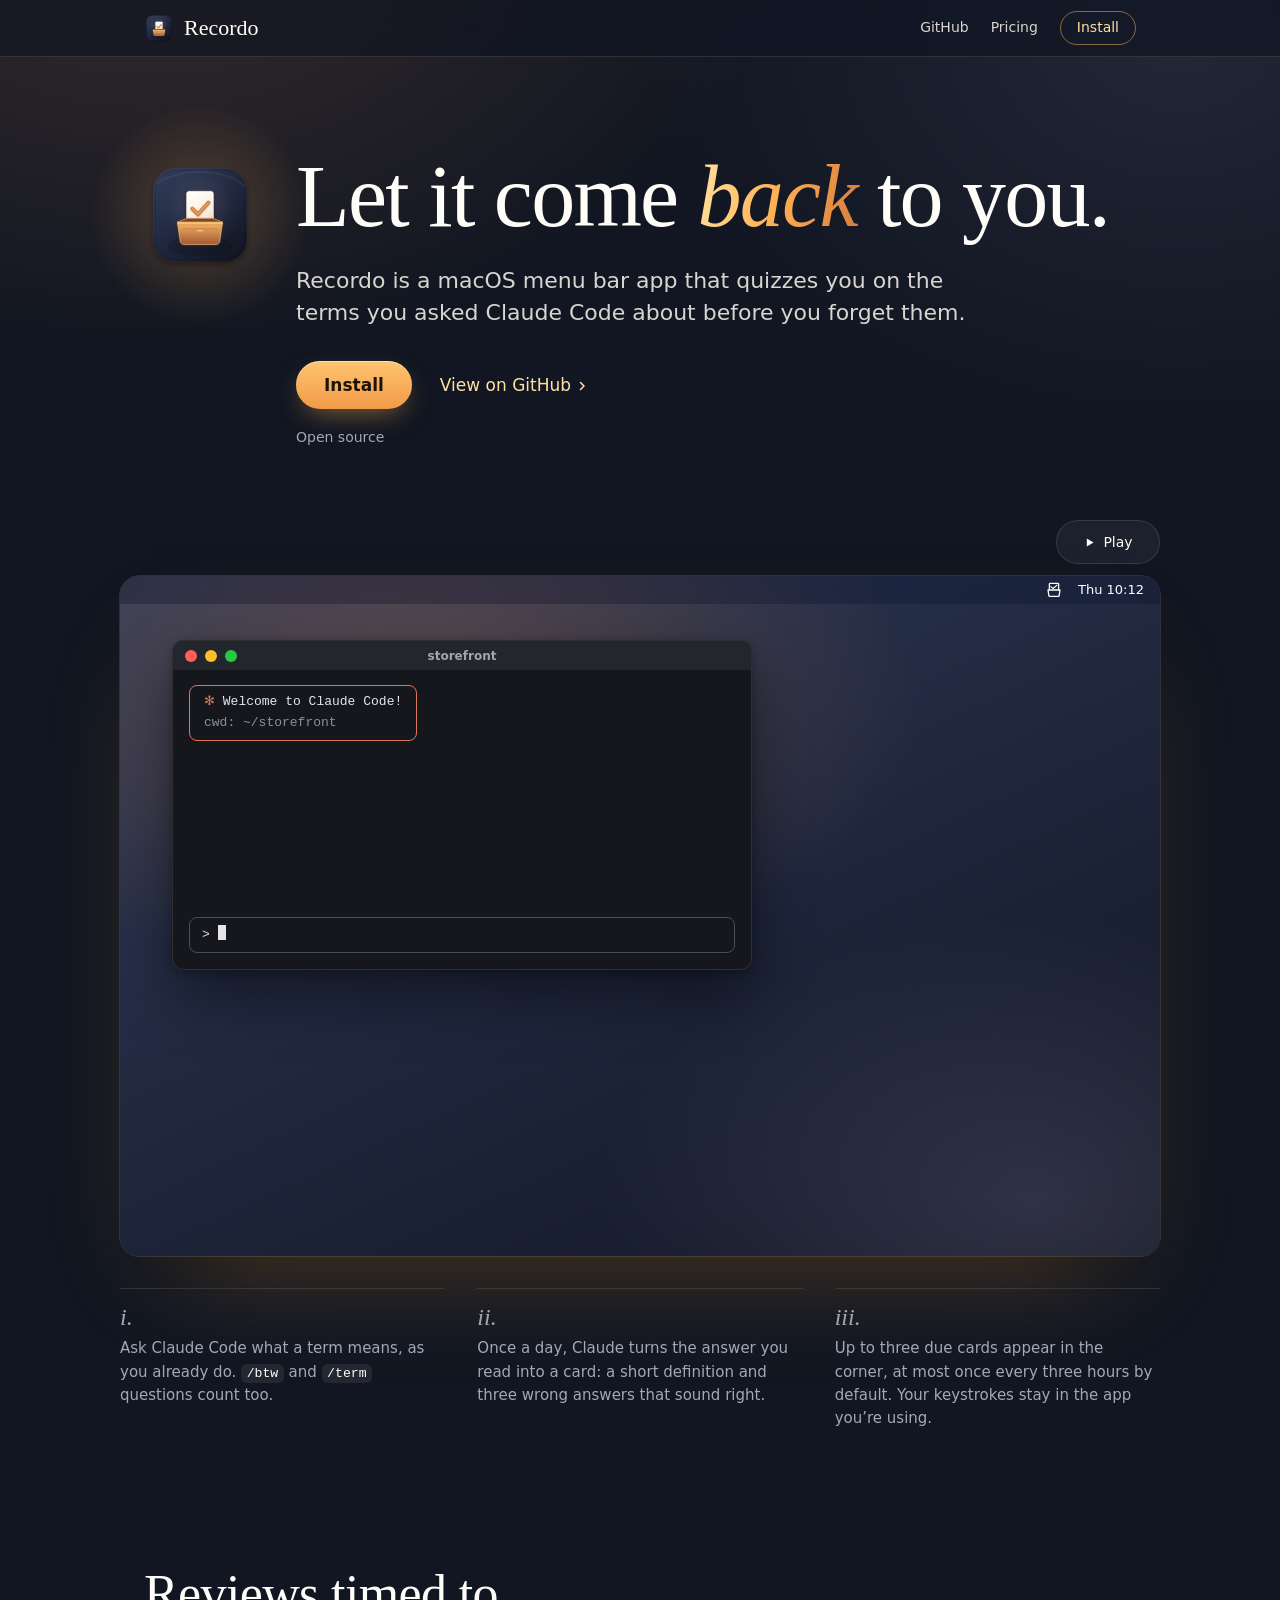
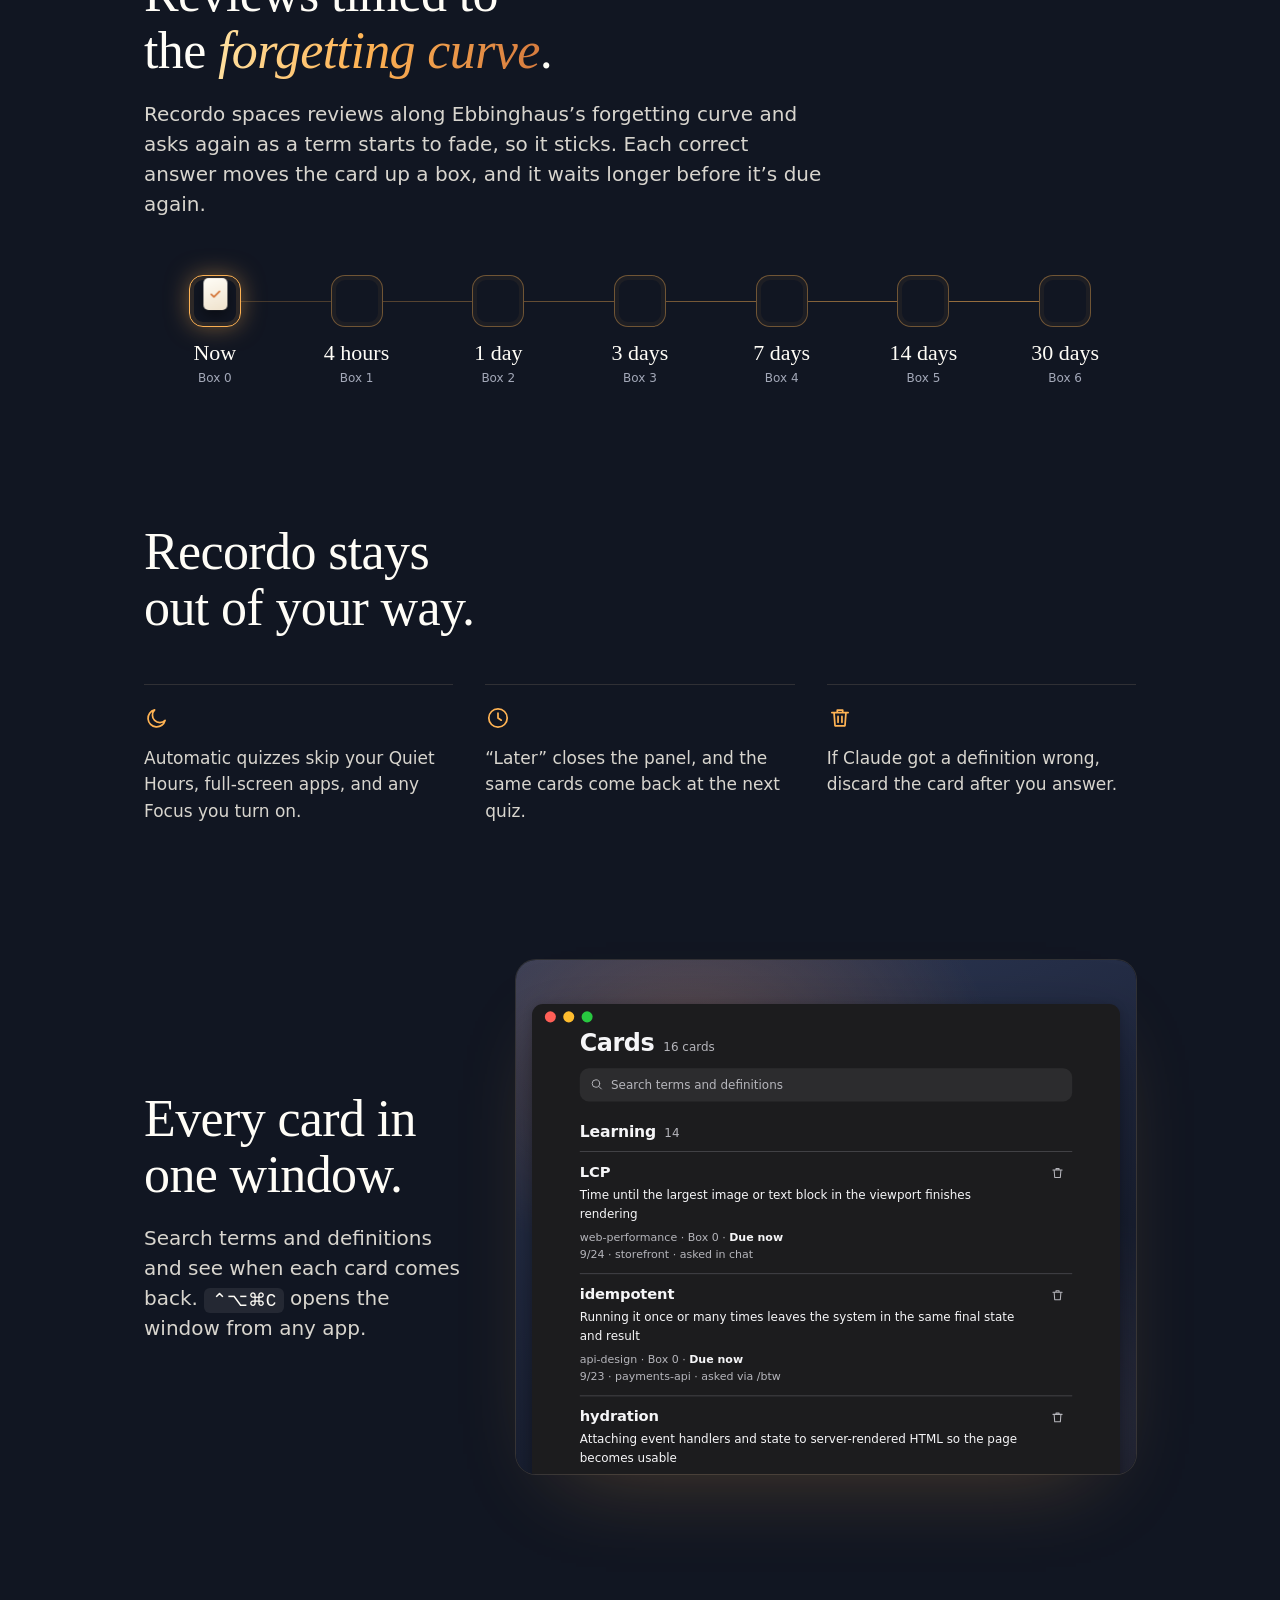
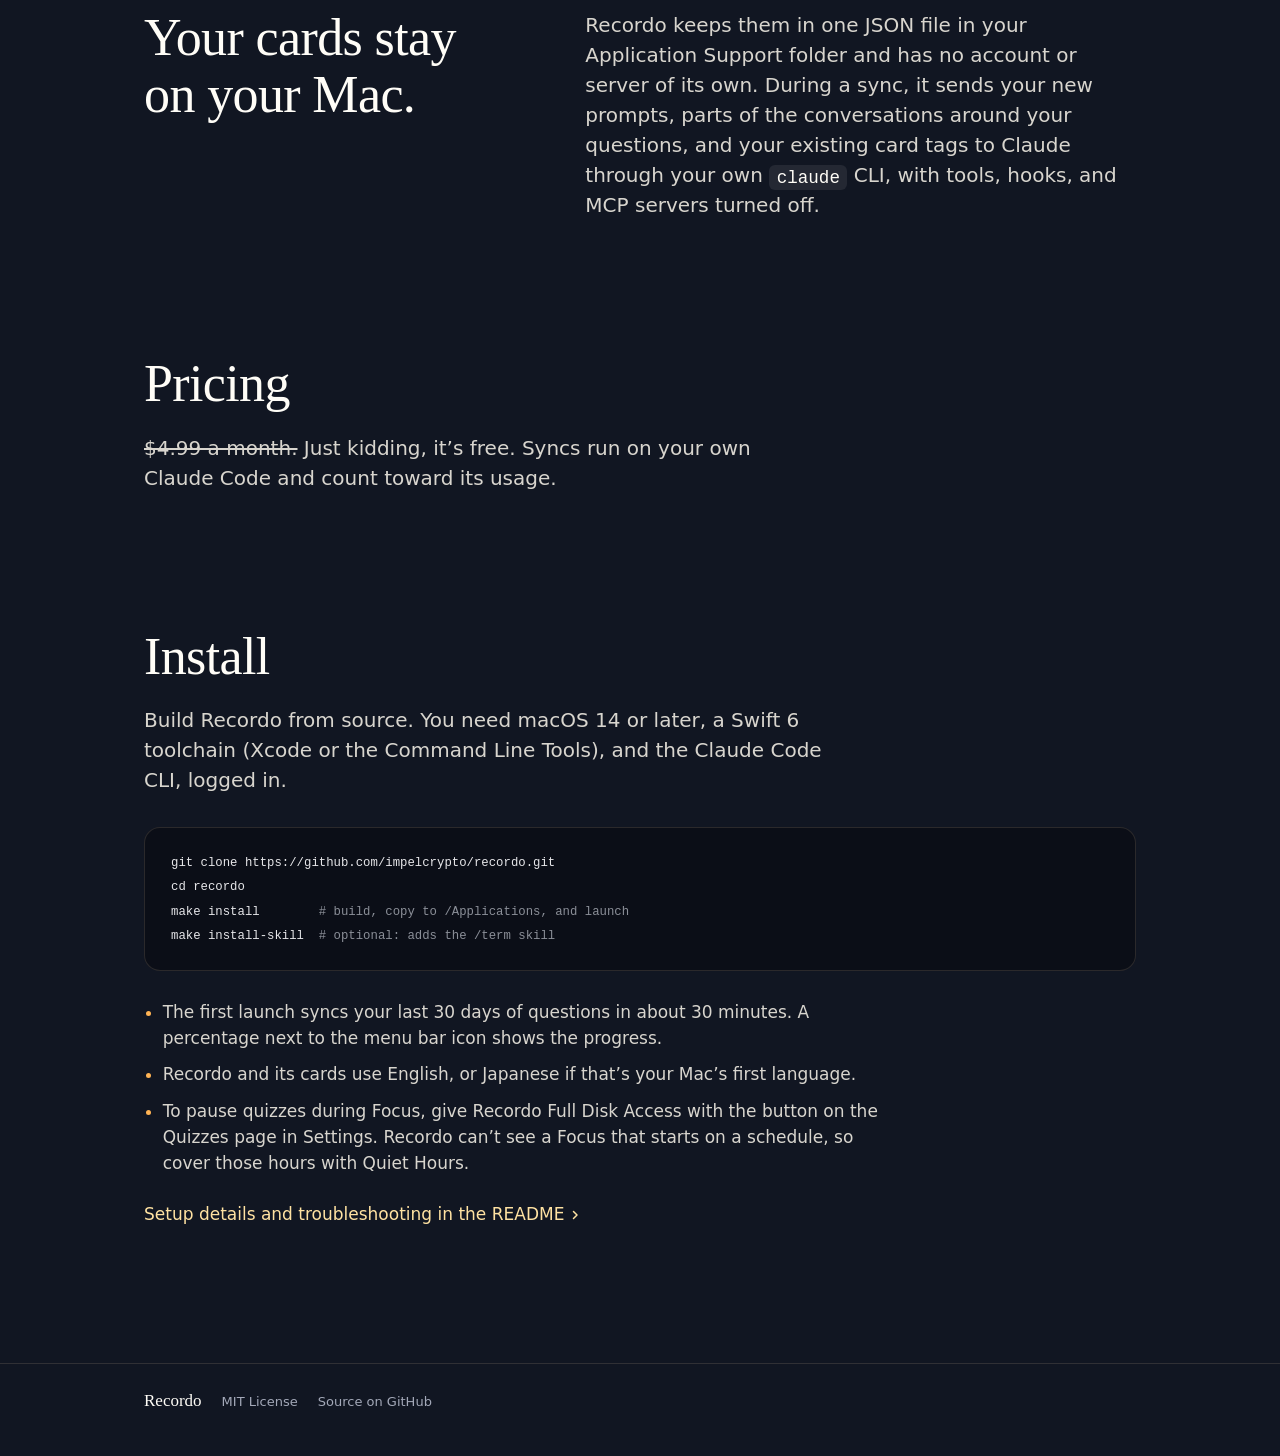
==== commit 3e884ee6: "feat: redesign the landing page with a dark theme and animated demos" ====
--- a/docs/index.html
+++ b/docs/index.html
@@ -5,94 +5,113 @@
 <meta name="viewport" content="width=device-width, initial-scale=1">
 <title>Recordo · Remember the terms you look up in Claude Code</title>
 <meta name="description" content="Recordo is a macOS menu bar app that turns the terms you ask Claude Code about into four-choice quizzes, then asks you again as you start to forget.">
-<meta name="color-scheme" content="light dark">
-<meta name="theme-color" content="#ffffff" media="(prefers-color-scheme: light)">
-<meta name="theme-color" content="#000000" media="(prefers-color-scheme: dark)">
+<meta name="color-scheme" content="dark">
+<meta name="theme-color" content="#111622">
 <meta property="og:type" content="website">
 <meta property="og:title" content="Recordo">
 <meta property="og:description" content="A macOS menu bar app that quizzes you on the terms you asked Claude Code about.">
 <link rel="icon" href="icon.svg" type="image/svg+xml">
+<script>document.documentElement.classList.add('js');</script>
 <style>
-/* Colors come from Sources/RecordoKit/Theme.swift, so the mockups match the app. */
+/* Page colors come from icon.svg. The mockups use the dark values in Sources/RecordoKit/Theme.swift, so they match the app. */
 :root {
-  color-scheme: light dark;
-  --bg: #fff; --bg-alt: #f5f5f7; --surface: #fff; --tile: #f5f5f7;
-  --text: #1d1d1f; --secondary: #68686d; --line: #dedee3;
-  --link: #0068d9; --action: #0068d9; --accent: #b45f2b;
-  --window: #fff; --inset: #f5f5f7; --success: #267843; --correct-face: #edf7f0;
+  color-scheme: dark;
+  --page: #111622; --edge: #303b58;
+  --ink: #fffdf7; --copy: #d8d5ce; --dim: #a3a8b8;
+  --brass: #ffb354; --copper: #d5793d; --pale: #ffe2a2;
+  --hair: rgb(255 224 174 / .13);
+  --window: #1c1c1e; --inset: #2c2c2e; --text: #f5f5f7; --secondary: #b5b5bb; --line: #454549;
+  --action: #0071e3; --success: #79d794; --correct-face: #173c29;
+  --serif: ui-serif, "New York", "Iowan Old Style", "Palatino Linotype", Palatino, Georgia, serif;
   --sans: -apple-system, BlinkMacSystemFont, system-ui, "Segoe UI", "Helvetica Neue", Arial, sans-serif;
   --mono: ui-monospace, "SF Mono", SFMono-Regular, Menlo, Consolas, monospace;
   --spring: cubic-bezier(.22, 1, .36, 1);
   --pop: cubic-bezier(.34, 1.56, .64, 1);
-  /* The app icon's leather tile, used as the desktop wallpaper in both color schemes. */
+  /* The app icon's leather tile, used as the desktop wallpaper behind the mockups. */
   --wall: radial-gradient(70% 60% at 28% 18%, rgba(174, 112, 75, .38), transparent 70%),
           radial-gradient(60% 60% at 88% 92%, rgba(100, 96, 124, .35), transparent 70%),
           linear-gradient(155deg, #303b58, #20283f 48%, #111622);
 }
-@media (prefers-color-scheme: dark) {
-  :root {
-    --bg: #000; --bg-alt: #101012; --surface: #1c1c1e; --tile: #1c1c1e;
-    --text: #f5f5f7; --secondary: #b5b5bb; --line: #454549;
-    --link: #2997ff; --action: #0071e3; --accent: #ffb354;
-    --window: #1c1c1e; --inset: #2c2c2e; --success: #79d794; --correct-face: #173c29;
-  }
-}
 @media (prefers-contrast: more) {
-  :root { --secondary: var(--text); }
+  :root { --copy: var(--ink); --dim: var(--ink); --secondary: var(--text); }
 }
 @media (prefers-reduced-motion: no-preference) {
   html { scroll-behavior: smooth; }
 }
 
 * { box-sizing: border-box; }
-html { scroll-padding-top: 64px; }
-body { margin: 0; background: var(--bg); color: var(--text); font: 17px/1.47 var(--sans); -webkit-font-smoothing: antialiased; }
+html { scroll-padding-top: 72px; background: var(--page); }
+/* The icon's warm and violet light, once, behind the top of the page. */
+body { margin: 0; background: radial-gradient(900px 620px at 12% -80px, rgb(174 112 75 / .24), transparent 70%) no-repeat, radial-gradient(760px 560px at 92% 40px, rgb(100 96 124 / .22), transparent 70%) no-repeat, var(--page); color: var(--copy); font: 17px/1.55 var(--sans); -webkit-font-smoothing: antialiased; }
 h1, h2, h3, p, ol, ul, pre { margin: 0; }
-a { color: var(--link); text-decoration: none; }
-a:hover { text-decoration: underline; }
-:focus-visible { outline: 3px solid color-mix(in srgb, var(--link) 70%, transparent); outline-offset: 3px; border-radius: 6px; }
+h1, h2 { color: var(--ink); font-family: var(--serif); font-weight: 400; text-wrap: balance; }
+h2 { max-width: 20ch; font-size: clamp(34px, 4.6vw, 52px); line-height: 1.08; letter-spacing: -.012em; }
+h1 em, h2 em { color: var(--brass); font-style: italic; }
+@supports ((-webkit-background-clip: text) or (background-clip: text)) {
+  /* The padding keeps the italic's last stroke inside the clipped gradient; the margin gives the space back. */
+  h1 em, h2 em { margin-right: -.08em; padding-right: .08em; background: linear-gradient(100deg, var(--pale), var(--brass) 45%, var(--copper)); -webkit-background-clip: text; background-clip: text; color: transparent; -webkit-box-decoration-break: clone; box-decoration-break: clone; }
+}
+a { color: var(--pale); text-decoration: none; }
+a:hover { text-decoration: underline; text-underline-offset: 3px; }
+:focus-visible { outline: 2px solid var(--brass); outline-offset: 3px; border-radius: 6px; }
+::selection { background: rgb(255 179 84 / .32); color: var(--ink); }
 code, kbd { font: .88em/1 var(--mono); }
-/* Commands and keys in running text get a chip, so /btw and /term read as things you type. */
-:not(pre) > code, kbd { padding: .16em .42em; border-radius: 6px; background: color-mix(in srgb, var(--text) 8%, transparent); color: var(--text); white-space: nowrap; }
-.wrap { max-width: 980px; margin: 0 auto; padding: 0 22px; }
-
-/* ---------- nav: product name on the left, one blue action on the right ---------- */
-.nav { position: sticky; top: 0; z-index: 10; background: color-mix(in srgb, var(--bg) 78%, transparent); -webkit-backdrop-filter: saturate(180%) blur(20px); backdrop-filter: saturate(180%) blur(20px); border-bottom: 1px solid color-mix(in srgb, var(--line) 60%, transparent); }
-.nav-in { display: flex; align-items: center; justify-content: space-between; height: 52px; }
-.brand { display: flex; align-items: center; gap: 8px; color: var(--text); font-size: 21px; font-weight: 600; letter-spacing: -.01em; }
-.brand:hover { text-decoration: none; }
-.nav nav { display: flex; align-items: center; gap: 20px; font-size: 12px; }
-.nav nav a { color: var(--text); opacity: .8; }
-.nav nav a:hover { opacity: 1; text-decoration: none; }
-.nav nav .nav-cta { display: inline-flex; align-items: center; min-height: 28px; padding: 0 14px; border-radius: 999px; background: var(--action); color: #fff; opacity: 1; }
-.nav nav .nav-cta:hover { filter: brightness(1.08); }
-
-/* ---------- hero ---------- */
-.hero { max-width: 860px; margin: 0 auto; padding: 48px 22px 0; text-align: center; }
-.hero-icon { display: block; width: 80px; height: 80px; margin: 0 auto; }
-h1 { max-width: 19ch; margin: 16px auto 0; font-size: clamp(40px, 6vw, 68px); line-height: 1.05; font-weight: 600; letter-spacing: -.025em; text-wrap: balance; }
-.lead { max-width: 640px; margin: 20px auto 0; color: var(--secondary); font-size: clamp(19px, 2.2vw, 23px); line-height: 1.4; letter-spacing: -.01em; }
-.cta { display: flex; flex-wrap: wrap; align-items: center; justify-content: center; gap: 12px 28px; margin-top: 28px; }
-.btn { display: inline-flex; align-items: center; min-height: 44px; padding: 0 22px; border-radius: 999px; background: var(--action); color: #fff; font-weight: 500; transition: transform .25s var(--spring), filter .15s ease; }
-.btn:hover { text-decoration: none; filter: brightness(1.08); }
-.btn:active { transform: scale(.97); filter: brightness(.92); transition-duration: 0s; }
-/* Inline, not flex, so a link that wraps keeps its chevron after the last word. */
+:not(pre) > code, kbd { padding: .16em .42em; border-radius: 6px; background: rgb(255 253 247 / .08); color: var(--ink); white-space: nowrap; }
+.wrap { max-width: 1040px; margin: 0 auto; padding: 0 24px; }
 .more svg { width: 12px; height: 12px; margin-left: 5px; vertical-align: -1px; fill: none; stroke: currentColor; stroke-width: 1.5; stroke-linecap: round; stroke-linejoin: round; }
 .more:hover { text-decoration: none; }
-.more:hover span { text-decoration: underline; }
-.fine { margin-top: 16px; color: var(--secondary); font-size: 14px; }
+.more:hover span { text-decoration: underline; text-underline-offset: 3px; }
+
+/* ---------- nav ---------- */
+.nav { position: sticky; top: 0; z-index: 10; background: rgb(17 22 34 / .74); -webkit-backdrop-filter: blur(18px) saturate(160%); backdrop-filter: blur(18px) saturate(160%); border-bottom: 1px solid var(--hair); }
+.nav-in { display: flex; align-items: center; justify-content: space-between; height: 56px; }
+.brand { display: flex; align-items: center; gap: 10px; color: var(--ink); font: 400 22px/1 var(--serif); }
+.brand:hover { text-decoration: none; }
+.nav nav { display: flex; align-items: center; gap: 22px; font-size: 14px; }
+.nav nav a { color: var(--copy); }
+.nav nav a:hover { color: var(--ink); text-decoration: none; }
+.nav nav .pill { display: inline-flex; align-items: center; min-height: 34px; padding: 0 16px; border: 1px solid rgb(255 179 84 / .5); border-radius: 999px; color: var(--pale); transition: background-color .2s ease; }
+.nav nav .pill:hover { background: rgb(255 179 84 / .1); }
+
+/* ---------- hero ---------- */
+.hero { padding-top: 96px; }
+.hero-in { display: grid; grid-template-columns: auto minmax(0, 1fr); gap: 40px; align-items: start; }
+.sigil { position: relative; isolation: isolate; width: 112px; height: 112px; margin-top: 6px; }
+.sigil img { display: block; width: 100%; height: 100%; }
+.sigil::before { content: ""; position: absolute; inset: -50%; z-index: -1; background: radial-gradient(closest-side, rgb(255 179 84 / .24), transparent); }
+/* A band of light crosses the icon's tile once, inset to the tile's edge in icon.svg. */
+.glint { position: absolute; inset: 8%; overflow: hidden; border-radius: 24%; pointer-events: none; }
+.glint::after { content: ""; position: absolute; top: -20%; bottom: -20%; left: 0; width: 45%; background: linear-gradient(90deg, transparent, rgb(255 236 200 / .42), transparent); mix-blend-mode: screen; transform: translateX(-130%) skewX(-16deg); }
+h1 { font-size: clamp(46px, 7.4vw, 88px); line-height: 1; letter-spacing: -.02em; }
+.lead { max-width: 32em; margin-top: 24px; font-size: clamp(19px, 2.1vw, 22px); line-height: 1.45; }
+.cta { display: flex; flex-wrap: wrap; align-items: center; gap: 14px 28px; margin-top: 32px; }
+.btn { display: inline-flex; align-items: center; min-height: 48px; padding: 0 28px; border-radius: 999px; background: linear-gradient(180deg, #ffc46f, #f29a48); color: #1d1206; font-weight: 600; box-shadow: 0 10px 28px -10px rgb(255 179 84 / .6), inset 0 1px 0 rgb(255 255 255 / .45); transition: transform .25s var(--spring), filter .15s ease; }
+.btn:hover { text-decoration: none; filter: brightness(1.06); }
+.btn:active { transform: scale(.97); filter: brightness(.94); transition-duration: 0s; }
+.fine { margin-top: 18px; color: var(--dim); font-size: 14px; }
+@media (prefers-reduced-motion: no-preference) {
+  .sigil, .hero-text > * { animation: enter .9s var(--spring) both; }
+  .hero-text > :nth-child(1) { animation-delay: .08s; }
+  .hero-text > :nth-child(2) { animation-delay: .16s; }
+  .hero-text > :nth-child(3) { animation-delay: .24s; }
+  .hero-text > :nth-child(4) { animation-delay: .3s; }
+  .glint::after { animation: glint 1.2s cubic-bezier(.45, 0, .25, 1) 1s both; }
+}
+@keyframes enter { from { opacity: 0; transform: translateY(12px); } }
+@keyframes glint { to { transform: translateX(330%) skewX(-16deg); } }
 
 /* ---------- demo: a desktop with Claude Code in a terminal and Recordo's quiz panel ---------- */
-.demo-wrap { max-width: 1084px; margin: 48px auto 0; padding: 0 22px 104px; }
+.demo-wrap { max-width: 1088px; margin: 72px auto 0; padding: 0 24px; }
 .demo-bar { display: flex; justify-content: flex-end; margin-bottom: 12px; }
-.demo-button { display: inline-flex; align-items: center; justify-content: center; gap: 7px; min-width: 104px; min-height: 44px; padding: 0 18px; border: 1px solid var(--line); border-radius: 999px; background: var(--surface); color: var(--text); font: 500 14px/1 var(--sans); cursor: pointer; transition: transform .25s var(--spring), background-color .15s ease; }
+.demo-button { display: inline-flex; align-items: center; justify-content: center; gap: 7px; min-width: 104px; min-height: 44px; padding: 0 18px; border: 1px solid var(--hair); border-radius: 999px; background: rgb(255 253 247 / .05); color: var(--ink); font: 500 14px/1 var(--sans); cursor: pointer; transition: transform .25s var(--spring), background-color .15s ease; }
+.demo-button:hover { background: rgb(255 253 247 / .09); }
 .demo-button[hidden] { display: none; }
 .demo-button svg { width: 13px; height: 13px; }
-.demo-button:active { transform: scale(.97); background: var(--tile); transition-duration: 0s; }
+.demo-button:active { transform: scale(.97); background: rgb(255 253 247 / .12); transition-duration: 0s; }
 .demo-button:not([data-state="ready"]) .i-play,
 .demo-button:not([data-state="playing"]) .i-skip,
 .demo-button:not([data-state="done"]) .i-replay { display: none; }
-.demo { position: relative; height: 680px; overflow: hidden; isolation: isolate; border-radius: 20px; background: var(--wall); box-shadow: 0 20px 48px -24px rgb(17 22 34 / .22); font-family: var(--sans); }
+.demo { position: relative; height: 680px; overflow: hidden; isolation: isolate; border-radius: 20px; background: var(--wall); box-shadow: 0 0 0 1px var(--hair), 0 50px 110px -50px rgb(255 179 84 / .32), 0 30px 60px -30px rgb(0 0 0 / .7); font-family: var(--sans); }
 .no-anim, .no-anim * { transition: none !important; animation: none !important; }
 
 .menubar { position: absolute; inset: 0 0 auto; z-index: 3; display: flex; align-items: center; justify-content: flex-end; gap: 16px; height: 28px; padding: 0 16px; background: rgba(16, 20, 32, .32); -webkit-backdrop-filter: blur(20px) saturate(160%); backdrop-filter: blur(20px) saturate(160%); color: #fff; font-size: 13px; font-weight: 500; }
@@ -129,6 +148,10 @@
 
 .fly { position: absolute; left: 0; top: 0; z-index: 4; padding: 9px 14px 8px; border-radius: 9px; background: linear-gradient(160deg, #fffdf7, #f1e5d2); color: #20283f; box-shadow: 0 10px 24px rgba(0, 0, 0, .35); font-size: 16px; font-weight: 600; line-height: 1.2; opacity: 0; pointer-events: none; }
 .fly small { display: block; margin-top: 2px; color: #8a6f52; font-size: 10px; font-weight: 500; }
+/* Brass motes trail the card, and a ring marks where it lands. */
+.mote, .ring { position: absolute; left: 0; top: 0; z-index: 4; border-radius: 50%; opacity: 0; pointer-events: none; }
+.mote { width: 6px; height: 6px; margin: -3px 0 0 -3px; background: var(--pale); box-shadow: 0 0 8px 2px rgb(255 179 84 / .7); }
+.ring { width: 30px; height: 30px; margin: -15px 0 0 -15px; border: 1.5px solid var(--brass); }
 .lapse { position: absolute; right: 24px; top: 44px; z-index: 4; padding: 6px 14px; border-radius: 999px; background: rgba(255, 255, 255, .16); -webkit-backdrop-filter: blur(16px); backdrop-filter: blur(16px); color: #fff; font-size: 13px; font-weight: 600; opacity: 0; transform: translateY(-6px); transition: opacity .3s ease, transform .4s var(--spring); }
 .is-lapse .lapse { opacity: 1; transform: none; }
 .cursor { position: absolute; left: 0; top: 0; z-index: 5; width: 22px; height: 22px; opacity: 0; filter: drop-shadow(0 1px 1.5px rgba(0, 0, 0, .35)); }
@@ -177,40 +200,51 @@
 @keyframes rise { from { opacity: 0; transform: translateY(6px); } }
 @keyframes fade { from { opacity: 0; } }
 
-.steps { display: grid; grid-template-columns: repeat(3, 1fr); gap: 20px; margin-top: 20px; padding: 0; list-style: none; counter-reset: step; font-size: 15px; line-height: 1.4; }
-.steps li { display: flex; gap: 10px; color: var(--secondary); transition: color .3s ease; }
-.steps li::before { counter-increment: step; content: counter(step); flex: none; display: grid; place-items: center; width: 22px; height: 22px; border-radius: 50%; background: var(--tile); color: var(--secondary); font-size: 12px; font-weight: 600; transition: background-color .3s ease, color .3s ease; }
-.demo-wrap[data-step="done"] .steps li,
+/* The three steps light up in turn as the demo plays. */
+.steps { display: grid; grid-template-columns: repeat(3, 1fr); gap: 32px; margin-top: 32px; padding: 0; list-style: none; counter-reset: step; font-size: 15px; line-height: 1.55; }
+.steps li { padding-top: 16px; border-top: 1px solid var(--hair); color: var(--dim); transition: color .3s ease, border-color .3s ease; }
+.steps li::before { counter-increment: step; content: counter(step, lower-roman) "."; display: block; margin-bottom: 8px; color: var(--dim); font: italic 400 24px/1 var(--serif); transition: color .3s ease; }
+.demo-wrap[data-step="done"] .steps li { color: var(--copy); }
+.demo-wrap[data-step="done"] .steps li::before { color: var(--brass); }
 .demo-wrap[data-step="1"] .steps li:nth-child(1),
 .demo-wrap[data-step="2"] .steps li:nth-child(2),
-.demo-wrap[data-step="3"] .steps li:nth-child(3) { color: var(--text); }
+.demo-wrap[data-step="3"] .steps li:nth-child(3) { border-top-color: var(--brass); color: var(--ink); }
 .demo-wrap[data-step="1"] .steps li:nth-child(1)::before,
 .demo-wrap[data-step="2"] .steps li:nth-child(2)::before,
-.demo-wrap[data-step="3"] .steps li:nth-child(3)::before { background: var(--action); color: #fff; }
+.demo-wrap[data-step="3"] .steps li:nth-child(3)::before { color: var(--brass); }
 
 /* ---------- sections ---------- */
-.band { padding: 104px 0; }
-.band.alt { background: var(--bg-alt); }
-h2 { max-width: 24ch; font-size: clamp(32px, 4.5vw, 48px); line-height: 1.08; font-weight: 600; letter-spacing: -.02em; text-wrap: balance; }
-h3 { font-size: 21px; line-height: 1.25; font-weight: 600; letter-spacing: -.015em; }
-.intro { max-width: 680px; margin-top: 16px; color: var(--secondary); font-size: 21px; line-height: 1.4; letter-spacing: -.01em; }
-.cols { display: grid; grid-template-columns: repeat(3, 1fr); gap: 40px; margin-top: 48px; }
-.num { display: grid; place-items: center; width: 32px; height: 32px; margin-bottom: 16px; border-radius: 50%; background: color-mix(in srgb, var(--accent) 16%, transparent); color: var(--accent); font-size: 15px; font-weight: 700; }
-.cols p, .item p { margin-top: 8px; color: var(--secondary); }
-
-.boxes { display: grid; grid-template-columns: repeat(6, 1fr); gap: 10px; margin-top: 44px; padding: 0; list-style: none; }
-.boxes li { padding: 18px 16px 20px; border-radius: 14px; background: var(--tile); }
-.boxes span { color: var(--secondary); font-size: 13px; }
-.boxes strong { display: block; margin-top: 2px; font-size: 21px; font-weight: 600; letter-spacing: -.015em; }
-/* Bar length is the log of the wait, so each step reads as a longer gap. */
-.boxes li::after { content: ""; display: block; width: var(--w); height: 4px; margin-top: 12px; border-radius: 2px; background: var(--accent); }
-
-.grid4 { display: grid; grid-template-columns: repeat(2, 1fr); gap: 16px; margin-top: 44px; }
-.item { padding: 28px; border-radius: 18px; background: var(--surface); }
-.item svg { width: 28px; height: 28px; margin-bottom: 14px; fill: none; stroke: var(--accent); stroke-width: 1.7; stroke-linecap: round; stroke-linejoin: round; }
-
-/* Cards window mockup, from design/sessions/cards. It keeps its real 640px layout and scales down on narrow screens. */
-.frame { position: relative; height: calc(560px * var(--k, 1)); margin-top: 48px; overflow: hidden; border-radius: 20px; background: var(--wall); }
+.band { padding: 136px 0 0; }
+.intro { max-width: 34em; margin-top: 20px; font-size: 20px; line-height: 1.5; }
+.js .reveal { opacity: 0; transform: translateY(18px); transition: opacity .7s ease, transform .9s var(--spring); }
+.js .reveal.is-in { opacity: 1; transform: none; }
+
+/* Leitner track: Box 0 is due now, then each right answer waits longer. */
+.track { position: relative; margin-top: 56px; }
+.track ol { position: relative; display: grid; grid-template-columns: repeat(7, 1fr); padding: 0; list-style: none; }
+.track ol::before { content: ""; position: absolute; left: calc(100% / 14); right: calc(100% / 14); top: 26px; height: 1px; background: linear-gradient(90deg, rgb(255 179 84 / .2), rgb(255 179 84 / .6)); }
+.track li { display: flex; flex-direction: column; align-items: center; gap: 14px; text-align: center; }
+.node { position: relative; flex: none; width: 52px; height: 52px; border: 1px solid rgb(255 179 84 / .4); border-radius: 14px; background: var(--page); box-shadow: inset 0 0 0 4px rgb(255 179 84 / .05); transition: border-color .3s ease, box-shadow .4s ease; }
+.node.is-lit { border-color: var(--brass); box-shadow: 0 0 24px -2px rgb(255 179 84 / .5), inset 0 0 0 4px rgb(255 179 84 / .12); }
+.track b { display: block; color: var(--ink); font: 400 22px/1.1 var(--serif); }
+.track small { display: block; margin-top: 4px; color: var(--dim); font-size: 12px; }
+.token { position: absolute; left: 0; top: 0; z-index: 1; display: grid; place-items: center; width: 24px; height: 32px; border-radius: 5px; background: linear-gradient(160deg, #fffdf7, #efe2cc); box-shadow: 0 6px 14px rgb(0 0 0 / .45); pointer-events: none; transition: box-shadow .2s ease; }
+.token[hidden] { display: none; }
+.token svg { width: 14px; height: 14px; fill: none; stroke: var(--copper); stroke-width: 3; stroke-linecap: round; stroke-linejoin: round; }
+.token .x { display: none; stroke: #c2412d; }
+.token.is-miss { box-shadow: 0 0 0 2px #ff746d, 0 6px 14px rgb(0 0 0 / .45); }
+.token.is-miss .x { display: block; }
+.token.is-miss .check { display: none; }
+/* After the climb the card rests in the last box, so a resize can't strand it. */
+.token.parked { left: 50%; top: 50%; translate: -50% -50%; }
+
+.manners { display: grid; grid-template-columns: repeat(3, 1fr); gap: 32px; margin-top: 48px; padding: 0; list-style: none; }
+.manners li { padding-top: 20px; border-top: 1px solid var(--hair); }
+.manners svg { display: block; width: 26px; height: 26px; margin-bottom: 14px; fill: none; stroke: var(--brass); stroke-width: 1.6; stroke-linecap: round; stroke-linejoin: round; }
+
+.split { display: grid; grid-template-columns: minmax(0, 1fr) minmax(0, 620px); gap: 48px; align-items: center; }
+/* Cards window mockup, from design/sessions/cards. It keeps its real 640px layout and scales to fit. */
+.frame { position: relative; height: calc(560px * var(--k, 1)); overflow: hidden; border-radius: 20px; background: var(--wall); box-shadow: 0 0 0 1px var(--hair), 0 40px 90px -45px rgb(255 179 84 / .28); }
 .cards-win { position: absolute; top: calc(48px * var(--k, 1)); left: 50%; width: 640px; height: 620px; transform: translateX(-50%) scale(var(--k, 1)); transform-origin: top center; border-radius: 12px; background: var(--window); color: var(--text); box-shadow: 0 28px 70px rgba(0, 0, 0, .4), 0 2px 10px rgba(0, 0, 0, .2); }
 .cards-bar { display: flex; align-items: center; height: 28px; padding: 0 14px; }
 .cards-col { max-width: 600px; margin: 0 auto; padding: 0 32px; }
@@ -221,57 +255,76 @@
 .search svg, .trash { width: 15px; height: 15px; fill: none; stroke: currentColor; stroke-width: 1.7; stroke-linecap: round; stroke-linejoin: round; }
 .sec-head { display: flex; align-items: baseline; gap: 9px; margin-top: 20px; padding-bottom: 8px; border-bottom: 1px solid var(--line); }
 .sec-head strong { font-size: 17px; font-weight: 650; letter-spacing: -.01em; }
-.row { display: grid; grid-template-columns: minmax(0, 1fr) auto; gap: 12px; padding: 12px 0; border-bottom: 1px solid var(--line); }
+.row { display: grid; grid-template-columns: minmax(0, 1fr) auto; gap: 12px; padding: 12px 0; border-bottom: 1px solid var(--line); font-size: 15px; line-height: 1.45; }
 .row b { font-size: 16px; line-height: 1.3; font-weight: 600; letter-spacing: -.01em; }
 .row p { margin-top: 3px; font-size: 13px; line-height: 1.6; }
 .row small { display: block; margin-top: 6px; color: var(--secondary); font-size: 12px; line-height: 1.45; }
 .row small + small { margin-top: 1px; }
 .row em { color: var(--text); font-style: normal; font-weight: 600; }
 .trash { width: 16px; height: 16px; margin: 3px 8px 0; color: var(--secondary); }
-/* On black the stage needs an edge more than a shadow. */
-@media (prefers-color-scheme: dark) {
-  .demo, .frame { box-shadow: inset 0 0 0 1px rgb(255 255 255 / .08); }
-}
+
+.pair { display: grid; grid-template-columns: 5fr 7fr; gap: 48px; align-items: start; }
+.pair p { font-size: 20px; line-height: 1.5; }
 
 /* ---------- install ---------- */
-pre { margin-top: 28px; padding: 20px 24px; overflow-x: auto; border-radius: 16px; background: #15171c; color: #e6e6e9; font: 14px/1.75 var(--mono); }
+pre { margin-top: 32px; padding: 22px 26px; overflow-x: auto; border: 1px solid var(--hair); border-radius: 16px; background: #0b0e17; color: #e6e6e9; font: 14px/1.75 var(--mono); }
 pre .c { color: #8b8f98; }
-.notes { max-width: 720px; margin-top: 28px; padding-left: 1.1em; color: var(--secondary); }
-.notes li + li { margin-top: 8px; }
+.notes { max-width: 44em; margin-top: 28px; padding-left: 1.1em; }
+.notes li::marker { color: var(--brass); }
+.notes li + li { margin-top: 10px; }
 .readme { margin-top: 24px; }
 
-.foot { padding: 28px 0 40px; border-top: 1px solid var(--line); color: var(--secondary); font-size: 13px; }
-.foot p { display: flex; flex-wrap: wrap; gap: 6px 20px; }
+.foot { margin-top: 136px; padding: 28px 0 44px; border-top: 1px solid var(--hair); color: var(--dim); font-size: 13px; }
+.foot p { display: flex; flex-wrap: wrap; align-items: baseline; gap: 6px 20px; }
+.foot .brand-name { color: var(--ink); font: 400 17px/1 var(--serif); }
+.foot a { color: var(--dim); }
+.foot a:hover { color: var(--ink); }
 
 /* ---------- small screens ---------- */
-/* Under 1024px the terminal and the 340px panel can't sit side by side, so they overlap like windows do. */
 @media (max-width: 1023px) {
-  .demo { display: grid; height: auto; min-height: 700px; padding: 48px 24px 24px; }
+  /* The terminal and the 340px panel can't sit side by side, so they overlap like windows do. */
+  /* minmax(0, 1fr) lets the 340px panel shrink on screens narrower than it. */
+  .demo { display: grid; grid-template-columns: minmax(0, 1fr); height: auto; min-height: 700px; padding: 48px 24px 24px; }
   .term, .panel { grid-area: 1 / 1; }
   .term { position: relative; left: auto; top: auto; align-self: start; width: min(100%, 560px); height: auto; min-height: 300px; }
   .panel { position: relative; right: auto; bottom: auto; align-self: end; justify-self: end; max-width: 100%; }
   .lapse { right: 16px; top: 38px; }
+  .split { grid-template-columns: 1fr; gap: 40px; }
 }
 @media (max-width: 760px) {
-  .wrap, .hero { padding-left: 16px; padding-right: 16px; }
-  .hero { padding-top: 40px; }
-  .hero-icon { width: 72px; height: 72px; }
-  h2 { line-height: 1.125; }
-  .band { padding: 72px 0; }
+  .wrap { padding: 0 16px; }
+  .hero { padding-top: 56px; }
+  .hero-in { grid-template-columns: 1fr; gap: 24px; }
+  .sigil { width: 80px; height: 80px; margin-top: 0; }
+  .band { padding-top: 96px; }
   /* 12px gutters leave room for the panel's real 340px width on a 390px screen. */
-  .demo-wrap { margin-top: 32px; padding: 0 12px 72px; }
+  .demo-wrap { margin-top: 48px; padding: 0 12px; }
   /* Tall enough that the question in the terminal stays visible above the panel. */
   .demo { min-height: 790px; padding: 44px 12px 12px; border-radius: 16px; }
   .term { width: 100%; font-size: 12px; }
   .lapse { right: 12px; }
-  .steps { grid-template-columns: 1fr; gap: 10px; }
-  .cols, .grid4 { grid-template-columns: 1fr; }
-  .cols { gap: 32px; }
-  .boxes { grid-template-columns: repeat(3, 1fr); }
+  .steps, .manners { grid-template-columns: 1fr; gap: 20px; }
+  .steps { padding: 0 4px; }
+  .pair { grid-template-columns: 1fr; gap: 20px; }
+  .intro, .pair p { font-size: 18px; }
   .frame { border-radius: 16px; }
+  .foot { margin-top: 96px; }
+}
+/* On a phone the seven boxes stack, and the line runs down their left edge. */
+@media (max-width: 640px) {
+  .track { margin-top: 40px; }
+  .track ol { grid-template-columns: 1fr; gap: 14px; }
+  .track ol::before { left: 26px; right: auto; top: 26px; bottom: 26px; width: 1px; height: auto; background: linear-gradient(180deg, rgb(255 179 84 / .2), rgb(255 179 84 / .6)); }
+  .track li { flex-direction: row; gap: 18px; text-align: left; }
+  .track b, .track small { display: inline; margin: 0; }
+  .track small { margin-left: 8px; }
 }
 @media (max-width: 480px) {
   .nav nav a:first-child { display: none; }
+}
+/* Under 360px the panel wraps into more lines, so the demo grows to keep the question in view. */
+@media (max-width: 359px) {
+  .demo { min-height: 960px; }
 }
 @media (prefers-reduced-motion: reduce) {
   .t-user, .t-reply, .panel, .option, .mark, .lapse { transform: none !important; }
@@ -279,9 +332,10 @@
   .is-picked .verdict { animation-name: fade; }
   .caret { animation: none; }
   .btn:active, .demo-button:active { transform: none; }
+  .js .reveal { opacity: 1; transform: none; transition: none; }
 }
 @media (prefers-reduced-transparency: reduce) {
-  .nav { background: var(--bg); -webkit-backdrop-filter: none; backdrop-filter: none; }
+  .nav { background: var(--page); -webkit-backdrop-filter: none; backdrop-filter: none; }
   .menubar { background: #1a2030; -webkit-backdrop-filter: none; backdrop-filter: none; }
   .panel { background: var(--window); -webkit-backdrop-filter: none; backdrop-filter: none; }
   .lapse { background: #30394e; -webkit-backdrop-filter: none; backdrop-filter: none; }
@@ -291,25 +345,29 @@
 <body>
 <header class="nav">
   <div class="wrap nav-in">
-    <a class="brand" href="#top"><img src="icon.svg" alt="" width="28" height="28">Recordo</a>
+    <a class="brand" href="#top"><img src="icon.svg" alt="" width="30" height="30">Recordo</a>
     <nav aria-label="Page">
-      <a href="#how">How it works</a>
       <a href="https://github.com/impelcrypto/recordo">GitHub</a>
-      <a class="nav-cta" href="#install">Install</a>
+      <a href="#pricing">Pricing</a>
+      <a class="pill" href="#install">Install</a>
     </nav>
   </div>
 </header>
 
 <main id="top">
   <section class="hero">
-    <img class="hero-icon" src="icon.svg" alt="" width="80" height="80">
-    <h1>Remember the terms you look up in Claude Code.</h1>
-    <p class="lead">Recordo is a macOS menu bar app. It turns the terms you ask Claude about into four-choice quizzes, then asks you again as you start to forget.</p>
-    <div class="cta">
-      <a class="btn" href="https://github.com/impelcrypto/recordo">View on GitHub</a>
-      <a class="more" href="#how"><span>See how it works</span><svg viewBox="0 0 12 12" aria-hidden="true"><path d="M4.5 2.5L8 6l-3.5 3.5"/></svg></a>
+    <div class="wrap hero-in">
+      <div class="sigil"><img src="icon.svg" alt="" width="112" height="112"><span class="glint"></span></div>
+      <div class="hero-text">
+        <h1>Let it come <em>back</em> to you.</h1>
+        <p class="lead">Recordo is a macOS menu bar app that quizzes you on the terms you asked Claude Code about before you forget them.</p>
+        <div class="cta">
+          <a class="btn" href="#install">Install</a>
+          <a class="more" href="https://github.com/impelcrypto/recordo"><span>View on GitHub</span><svg viewBox="0 0 12 12" aria-hidden="true"><path d="M4.5 2.5L8 6l-3.5 3.5"/></svg></a>
+        </div>
+        <p class="fine">Open source</p>
+      </div>
     </div>
-    <p class="fine">Free and open source. Build it from source on macOS 14 or later with Swift 6 and the Claude Code CLI.</p>
   </section>
 
   <!-- The markup holds the finished state, so the demo still reads without JavaScript. -->
@@ -322,10 +380,10 @@
         <span class="demo-label">Play</span>
       </button>
     </div>
-    <div class="demo is-asked is-answered is-quiz is-picked" role="img" aria-label="Demo: in a terminal, someone asks Claude Code “what is LCP?” and Claude explains it. At Recordo’s daily sync, the answer becomes a card and drops into Recordo in the menu bar. Later, a Recordo panel in the bottom-right corner asks what LCP means with four choices, and they pick the right one.">
+    <div class="demo is-asked is-answered is-quiz is-picked" role="img" aria-label="Demo: in a terminal, someone asks Claude Code “what is LCP?” and Claude explains it. At Recordo’s daily sync, the answer becomes a card and drops into Recordo in the menu bar. The next day, a Recordo panel in the bottom-right corner asks what LCP means with four choices, and they pick the right one.">
       <div class="menubar">
         <svg class="mb-icon" viewBox="0 0 18 18" aria-hidden="true"><path d="M3.8 8.5V2.35C3.8 1.9 4.15 1.55 4.6 1.55H13.4C13.85 1.55 14.2 1.9 14.2 2.35V8.5"/><path d="M5.5 5.2L8.1 7.3L12.4 3.5" stroke-width="1.3"/><path d="M2.3 9H15.7L14.8 15.25C14.73 15.78 14.36 16.1 13.8 16.1H4.2C3.64 16.1 3.27 15.78 3.2 15.25L2.3 9Z"/></svg>
-        <span class="clock">Thu 15:40</span>
+        <span class="clock">Fri 15:40</span>
       </div>
 
       <div class="term">
@@ -344,7 +402,8 @@
       </div>
 
       <div class="fly">LCP<small>web-performance</small></div>
-      <div class="lapse">Later that day</div>
+      <i class="ring"></i>
+      <div class="lapse">The next day</div>
 
       <div class="panel">
         <div class="p-head"><span>Review 1/1</span><svg class="p-close" viewBox="0 0 24 24"><path d="M7 7l10 10M17 7L7 17"/></svg></div>
@@ -373,82 +432,48 @@
     </div>
 
     <ol class="steps">
-      <li>You ask Claude Code what a term means.</li>
-      <li>At its daily sync, Recordo turns the answer into a card.</li>
-      <li>When the card is due, Recordo quizzes you in the corner of your screen.</li>
+      <li>Ask Claude Code what a term means, as you already do. <code>/btw</code> and <code>/term</code> questions count too.</li>
+      <li>Once a day, Claude turns the answer you read into a card: a short definition and three wrong answers that sound right.</li>
+      <li>Up to three due cards appear in the corner, at most once every three hours by default. Your keystrokes stay in the app you’re using.</li>
     </ol>
   </div>
 
-  <section class="band alt" id="how">
-    <div class="wrap">
-      <h2>How it works</h2>
-      <div class="cols">
-        <div>
-          <span class="num">1</span>
-          <h3>Ask as usual</h3>
-          <p>Ask Claude Code what a word or abbreviation means, in a normal prompt or with <code>/btw</code>. To skip the filtering step, ask with <code>/term LCP</code>.</p>
-        </div>
-        <div>
-          <span class="num">2</span>
-          <h3>Recordo writes the cards</h3>
-          <p>Once a day, Recordo has Claude pick out your new prompts that ask what something means. Claude then writes a short definition from that conversation, plus three wrong answers that sound right.</p>
-        </div>
-        <div>
-          <span class="num">3</span>
-          <h3>A quiz in the corner</h3>
-          <p>Three due cards (you can set up to 10) show up in a small panel at the bottom right of your screen, at most once every three hours by default. Pick an answer and go back to what you were doing.</p>
-        </div>
+  <section class="band">
+    <div class="wrap reveal">
+      <h2>Reviews timed to the <em>forgetting curve</em>.</h2>
+      <p class="intro">Recordo spaces reviews along Ebbinghaus’s forgetting curve and asks again as a term starts to fade, so it sticks. Each correct answer moves the card up a box, and it waits longer before it’s due again.</p>
+      <div class="track">
+        <ol aria-label="Wait before the next quiz, by box">
+          <li><span class="node"></span><span><b>Now</b><small>Box 0</small></span></li>
+          <li><span class="node"></span><span><b>4 hours</b><small>Box 1</small></span></li>
+          <li><span class="node"></span><span><b>1 day</b><small>Box 2</small></span></li>
+          <li><span class="node"></span><span><b>3 days</b><small>Box 3</small></span></li>
+          <li><span class="node"></span><span><b>7 days</b><small>Box 4</small></span></li>
+          <li><span class="node"></span><span><b>14 days</b><small>Box 5</small></span></li>
+          <li><span class="node"></span><span><b>30 days</b><small>Box 6</small></span></li>
+        </ol>
+        <span class="token" aria-hidden="true" hidden><svg class="check" viewBox="0 0 24 24"><path d="M5 12.5l4.5 4.5L19 7.5"/></svg><svg class="x" viewBox="0 0 24 24"><path d="M7 7l10 10M17 7L7 17"/></svg></span>
       </div>
     </div>
   </section>
 
   <section class="band">
-    <div class="wrap">
-      <h2>Reviews timed to the forgetting curve</h2>
-      <p class="intro">Recordo spaces reviews along Ebbinghaus’s forgetting curve and asks again as a term starts to fade, so it sticks. Each correct answer moves the card up a box, and it waits longer before it’s due again.</p>
-      <ol class="boxes">
-        <li style="--w: 21%"><span>Box 1</span><strong>4 hours</strong></li>
-        <li style="--w: 48%"><span>Box 2</span><strong>1 day</strong></li>
-        <li style="--w: 65%"><span>Box 3</span><strong>3 days</strong></li>
-        <li style="--w: 78%"><span>Box 4</span><strong>7 days</strong></li>
-        <li style="--w: 88%"><span>Box 5</span><strong>14 days</strong></li>
-        <li style="--w: 100%"><span>Box 6</span><strong>30 days</strong></li>
-      </ol>
+    <div class="wrap reveal">
+      <h2>Recordo stays out of your way.</h2>
+      <ul class="manners">
+        <li><svg viewBox="0 0 24 24" aria-hidden="true"><path d="M19.5 14.2A8 8 0 1 1 9.8 4.5a6.4 6.4 0 0 0 9.7 9.7z"/></svg>Automatic quizzes skip your Quiet Hours, full-screen apps, and any Focus you turn on.</li>
+        <li><svg viewBox="0 0 24 24" aria-hidden="true"><circle cx="12" cy="12" r="8.5"/><path d="M12 7.5V12l3 2"/></svg>“Later” closes the panel, and the same cards come back at the next quiz.</li>
+        <li><svg viewBox="0 0 24 24" aria-hidden="true"><path d="M4.5 7h15M9.5 7V4.8h5V7M6.5 7l.9 12.2h9.2L17.5 7M10.2 10.5v5.5M13.8 10.5v5.5"/></svg>If Claude got a definition wrong, discard the card after you answer.</li>
+      </ul>
     </div>
   </section>
 
-  <section class="band alt">
-    <div class="wrap">
-      <h2>Recordo waits for a good moment</h2>
-      <div class="grid4">
-        <div class="item">
-          <svg viewBox="0 0 24 24" aria-hidden="true"><rect x="2.5" y="6" width="19" height="12" rx="2.5"/><path d="M6.5 10h.01M10 10h.01M14 10h.01M17.5 10h.01M8 14h8"/></svg>
-          <h3>Your keyboard stays put</h3>
-          <p>The panel shows up without taking focus. Your keystrokes still go to the app you were using.</p>
-        </div>
-        <div class="item">
-          <svg viewBox="0 0 24 24" aria-hidden="true"><path d="M19.5 14.2A8 8 0 1 1 9.8 4.5a6.4 6.4 0 0 0 9.7 9.7z"/></svg>
-          <h3>Quiet when you’re busy</h3>
-          <p>Automatic quizzes skip your Quiet Hours, Focus, and times when the app in front is full screen. Recordo can’t see a Focus that starts on a schedule, so cover those hours with Quiet Hours.</p>
-        </div>
-        <div class="item">
-          <svg viewBox="0 0 24 24" aria-hidden="true"><circle cx="12" cy="12" r="8.5"/><path d="M12 7.5V12l3 2"/></svg>
-          <h3>Put it off</h3>
-          <p>“Later” closes the panel, and the same cards come back at the next quiz.</p>
-        </div>
-        <div class="item">
-          <svg viewBox="0 0 24 24" aria-hidden="true"><path d="M4.5 7h15M9.5 7V4.8h5V7M6.5 7l.9 12.2h9.2L17.5 7M10.2 10.5v5.5M13.8 10.5v5.5"/></svg>
-          <h3>Drop bad cards</h3>
-          <p>If Claude got a definition wrong, discard the card after you answer.</p>
-        </div>
+  <section class="band">
+    <div class="wrap split reveal">
+      <div>
+        <h2>Every card in one window.</h2>
+        <p class="intro">Search terms and definitions and see when each card comes back. <kbd>⌃⌥⌘C</kbd> opens the window from any app.</p>
       </div>
-    </div>
-  </section>
-
-  <section class="band">
-    <div class="wrap">
-      <h2>Every card in one window</h2>
-      <p class="intro">Search terms and definitions, see when each card comes back, and discard the ones you don’t need. Press <kbd>⌃⌥⌘C</kbd> to open it from any app.</p>
       <div class="frame" role="img" aria-label="The Recordo Cards window. It shows 16 cards, 14 of them under Learning, such as LCP, idempotent, and hydration, each with its definition, box, next review time, and where you asked about it.">
         <div class="cards-win">
           <div class="cards-bar"><span class="lights"><i></i><i></i><i></i></span></div>
@@ -467,15 +492,22 @@
     </div>
   </section>
 
-  <section class="band alt">
-    <div class="wrap">
-      <h2>Your cards stay on your Mac</h2>
-      <p class="intro">Recordo keeps your cards on your Mac, in one JSON file in your Application Support folder. During a sync, it sends your new prompts, parts of the conversations around your questions, and your existing card tags to Claude through your own <code>claude</code> CLI. Recordo has no account or server of its own, and it runs the CLI with tools, hooks, and MCP servers turned off.</p>
+  <section class="band">
+    <div class="wrap pair reveal">
+      <h2>Your cards stay on your Mac.</h2>
+      <p>Recordo keeps them in one JSON file in your Application Support folder and has no account or server of its own. During a sync, it sends your new prompts, parts of the conversations around your questions, and your existing card tags to Claude through your own <code>claude</code> CLI, with tools, hooks, and MCP servers turned off.</p>
     </div>
   </section>
 
+  <section class="band" id="pricing">
+    <div class="wrap reveal">
+      <h2>Pricing</h2>
+      <p class="intro"><s>$4.99 a month.</s> Just kidding, it’s free. Syncs run on your own Claude Code and count toward its usage.</p>
+    </div>
+  </section>
+
   <section class="band" id="install">
-    <div class="wrap">
+    <div class="wrap reveal">
       <h2>Install</h2>
       <p class="intro">Build Recordo from source. You need macOS 14 or later, a Swift 6 toolchain (Xcode or the Command Line Tools), and the Claude Code CLI, logged in.</p>
 <pre><code>git clone https://github.com/impelcrypto/recordo.git
@@ -483,9 +515,9 @@
 make install        <span class="c"># build, copy to /Applications, and launch</span>
 make install-skill  <span class="c"># optional: adds the /term skill</span></code></pre>
       <ul class="notes">
-        <li>Recordo lives in the menu bar and has no Dock icon. The first launch syncs your last 30 days of questions in the background, which takes about 30 minutes. A percentage next to the menu bar icon shows how far along it is.</li>
-        <li>Recordo works in English and Japanese.</li>
-        <li>To pause quizzes during Focus, give Recordo Full Disk Access. A button on the Quizzes page in Settings opens the right pane in System Settings.</li>
+        <li>The first launch syncs your last 30 days of questions in about 30 minutes. A percentage next to the menu bar icon shows the progress.</li>
+        <li>Recordo and its cards use English, or Japanese if that’s your Mac’s first language.</li>
+        <li>To pause quizzes during Focus, give Recordo Full Disk Access with the button on the Quizzes page in Settings. Recordo can’t see a Focus that starts on a schedule, so cover those hours with Quiet Hours.</li>
       </ul>
       <p class="readme"><a class="more" href="https://github.com/impelcrypto/recordo#readme"><span>Setup details and troubleshooting in the README</span><svg viewBox="0 0 12 12" aria-hidden="true"><path d="M4.5 2.5L8 6l-3.5 3.5"/></svg></a></p>
     </div>
@@ -494,7 +526,7 @@
 
 <footer class="foot">
   <div class="wrap">
-    <p><span>Recordo</span><a href="https://github.com/impelcrypto/recordo/blob/master/LICENSE">MIT License</a><a href="https://github.com/impelcrypto/recordo">Source on GitHub</a></p>
+    <p><span class="brand-name">Recordo</span><a href="https://github.com/impelcrypto/recordo/blob/master/LICENSE">MIT License</a><a href="https://github.com/impelcrypto/recordo">Source on GitHub</a></p>
   </div>
 </footer>
 
@@ -506,7 +538,7 @@
   const label = button.querySelector('.demo-label');
   const $ = (selector) => demo.querySelector(selector);
   const typed = $('.typed'), clock = $('.clock'), icon = $('.mb-icon'), reply = $('.t-reply');
-  const fly = $('.fly'), cursor = $('.cursor'), correct = $('.option.correct');
+  const fly = $('.fly'), ring = $('.ring'), cursor = $('.cursor'), correct = $('.option.correct');
   const reduced = matchMedia('(prefers-reduced-motion: reduce)');
   const SPRING = 'cubic-bezier(.22, 1, .36, 1)';
   const STAGES = ['asked', 'answered', 'quiz', 'picked'];
@@ -569,11 +601,39 @@
   }
 
   function stop(skipped) {
-    if (skipped) { run++; render(STAGES, 'Thu 15:40'); }
+    if (skipped) { run++; render(STAGES, 'Fri 15:40'); }
     playing = false;
     update();
     wrap.dataset.step = 'done';
     setButton('done');
+  }
+
+  function mote(x, y) {
+    const el = document.createElement('i');
+    el.className = 'mote';
+    demo.append(el);
+    const gone = () => el.remove();
+    animate(el, [
+      { opacity: 0, transform: `translate(${x}px, ${y}px) scale(.4)` },
+      { opacity: 1, transform: `translate(${x}px, ${y - 4}px) scale(1)`, offset: .25 },
+      { opacity: 0, transform: `translate(${x}px, ${y - 14}px) scale(.3)` },
+    ], { duration: 650, easing: 'ease-out' }).then(gone, gone);
+  }
+
+  // Drops motes where the card is every few frames until the returned function is called.
+  function trail(id) {
+    let last = 0, on = true;
+    const step = (now) => {
+      if (!on || id !== run) return;
+      if (!paused && now - last > 40) {
+        last = now;
+        const r = at(fly);
+        mote(r.x + r.w * (.25 + Math.random() * .5), r.y + r.h / 2 + (Math.random() - .5) * 10);
+      }
+      requestAnimationFrame(step);
+    };
+    requestAnimationFrame(step);
+    return () => { on = false; };
   }
 
   async function flyCard(id) {
@@ -585,21 +645,28 @@
     await animate(fly, [{ opacity: 0, transform: place(x0, y0 + 10, .94) }, { opacity: 1, transform: place(x0, y0, 1) }], { duration: 320, easing: SPRING });
     check(id);
     await wait(350, id);
+    const stopTrail = trail(id);
     await animate(fly, [
       { opacity: 1, transform: place(x0, y0, 1) },
       { opacity: 1, transform: place((x0 + x1) / 2, y1 + (y0 - y1) * .3, .6), offset: .55 },
       { opacity: 0, transform: place(x1, y1, .16) },
     ], { duration: 750, easing: 'cubic-bezier(.45, 0, .25, 1)' });
+    stopTrail();
     check(id);
     // A small settle, no overshoot: the menu bar is system chrome, not the show.
     animate(icon, [{ transform: 'scale(1)' }, { transform: 'scale(1.1)', offset: .35 }, { transform: 'scale(1)' }], { duration: 240, easing: 'ease-out' });
+    const cx = to.x + to.w / 2, cy = to.y + to.h / 2;
+    animate(ring, [
+      { opacity: .9, transform: `translate(${cx}px, ${cy}px) scale(.3)` },
+      { opacity: 0, transform: `translate(${cx}px, ${cy}px) scale(1.5)` },
+    ], { duration: 600, easing: 'cubic-bezier(.2, .7, .3, 1)' });
   }
 
   async function tickClock(id) {
     const dy = reduced.matches ? 0 : 6;
     await animate(clock, [{ opacity: 1, transform: 'none' }, { opacity: 0, transform: `translateY(${-dy}px)` }], { duration: 160, easing: 'ease-in' });
     check(id);
-    clock.textContent = 'Thu 15:40';
+    clock.textContent = 'Fri 15:40';
     await animate(clock, [{ opacity: 0, transform: `translateY(${dy}px)` }, { opacity: 1, transform: 'none' }], { duration: 240, easing: SPRING });
     check(id);
   }
@@ -683,11 +750,89 @@
     update();
   }, { threshold: [0, .15, .3, .45, .55, .7] }).observe(demo);
 
-  // The Cards mockup keeps its real 640px layout; narrow screens get a scaled copy.
+  // The Cards mockup keeps its real 640px layout; narrower frames get a scaled copy.
   const frame = document.querySelector('.frame');
   new ResizeObserver(([entry]) => {
     frame.style.setProperty('--k', Math.min(1, (entry.contentRect.width - 32) / 640));
   }).observe(frame);
+
+  // Sections rise in once as they scroll into view.
+  const reveal = new IntersectionObserver((entries) => entries.forEach((entry) => {
+    if (!entry.isIntersecting) return;
+    entry.target.classList.add('is-in');
+    reveal.unobserve(entry.target);
+  }), { rootMargin: '0px 0px -10% 0px' });
+  document.querySelectorAll('.reveal').forEach((el) => reveal.observe(el));
+
+  // The Leitner card climbs two boxes, misses and drops to the start, then climbs to 30 days.
+  // It runs under five seconds, so it needs no stop control (WCAG 2.2.2).
+  const track = document.querySelector('.track');
+  const token = track.querySelector('.token');
+  const nodes = [...track.querySelectorAll('.node')];
+  const light = (i) => nodes.forEach((node, j) => node.classList.toggle('is-lit', j === i));
+  let parked = false;
+  // Any step that ends after park() throws, so the climb stops where it is.
+  const step = (promise) => promise.then(() => { if (parked) throw 0; });
+  const pause = (ms) => step(new Promise((resolve) => setTimeout(resolve, ms)));
+
+  function park() {
+    parked = true;
+    token.getAnimations().forEach((animation) => animation.cancel());
+    token.classList.remove('is-miss');
+    token.classList.add('parked');
+    nodes[6].append(token);
+    light(6);
+  }
+
+  // Boxes are measured on every hop, so a resize or rotation mid-climb follows the new layout.
+  function move(from, to, ms, lift) {
+    const box = track.getBoundingClientRect();
+    const [a, b] = [from, to].map((i) => {
+      const r = nodes[i].getBoundingClientRect();
+      return { x: r.left - box.left + (r.width - token.offsetWidth) / 2, y: r.top - box.top + (r.height - token.offsetHeight) / 2 };
+    });
+    // Hops arc away from the line: up when the boxes sit in a row, sideways when they stack.
+    const bend = Math.abs(b.x - a.x) < 1 ? `translateX(${lift}px)` : `translateY(${-lift}px)`;
+    return step(Promise.all([
+      token.animate([{ translate: `${a.x}px ${a.y}px` }, { translate: `${b.x}px ${b.y}px` }], { duration: ms, easing: 'cubic-bezier(.45, 0, .25, 1)', fill: 'forwards' }).finished,
+      token.animate([
+        { transform: 'none', easing: 'cubic-bezier(.2, .6, .35, 1)' },
+        { transform: bend, offset: .5, easing: 'cubic-bezier(.65, 0, .8, .4)' },
+        { transform: 'none' },
+      ], { duration: ms }).finished,
+    ]));
+  }
+
+  async function climb() {
+    if (reduced.matches) return;
+    token.hidden = false;
+    try {
+      token.animate([{ opacity: 0 }, { opacity: 1 }], { duration: 250 });
+      light(0);
+      await move(0, 0, 250, 0);
+      await pause(150);
+      for (let i = 1; i <= 2; i++) { await move(i - 1, i, 360, 26); light(i); await pause(100); }
+      token.classList.add('is-miss');
+      await step(token.animate([{ transform: 'none' }, { transform: 'translateX(-5px)' }, { transform: 'translateX(5px)' }, { transform: 'translateX(-3px)' }, { transform: 'none' }], { duration: 300 }).finished);
+      light(-1);
+      await move(2, 0, 500, 0);
+      token.classList.remove('is-miss');
+      light(0);
+      await pause(200);
+      for (let i = 1; i <= 6; i++) { await move(i - 1, i, 300, 20); light(i); await pause(60); }
+    } catch {}
+    park();
+  }
+
+  // Turning on Reduce Motion mid-climb puts the card straight into the last box.
+  reduced.addEventListener('change', () => { if (reduced.matches && !token.hidden) park(); });
+  // An observer also reports the first sliver of overlap, so the ratio is checked here too.
+  new IntersectionObserver(([entry], observer) => {
+    if (entry.intersectionRatio < .7 && entry.intersectionRect.height < innerHeight * .45) return;
+    observer.disconnect();
+    // Let the section finish rising first, so the boxes don't move under the card.
+    setTimeout(climb, 700);
+  }, { threshold: [0, .35, .7] }).observe(track);
 })();
 </script>
 </body>
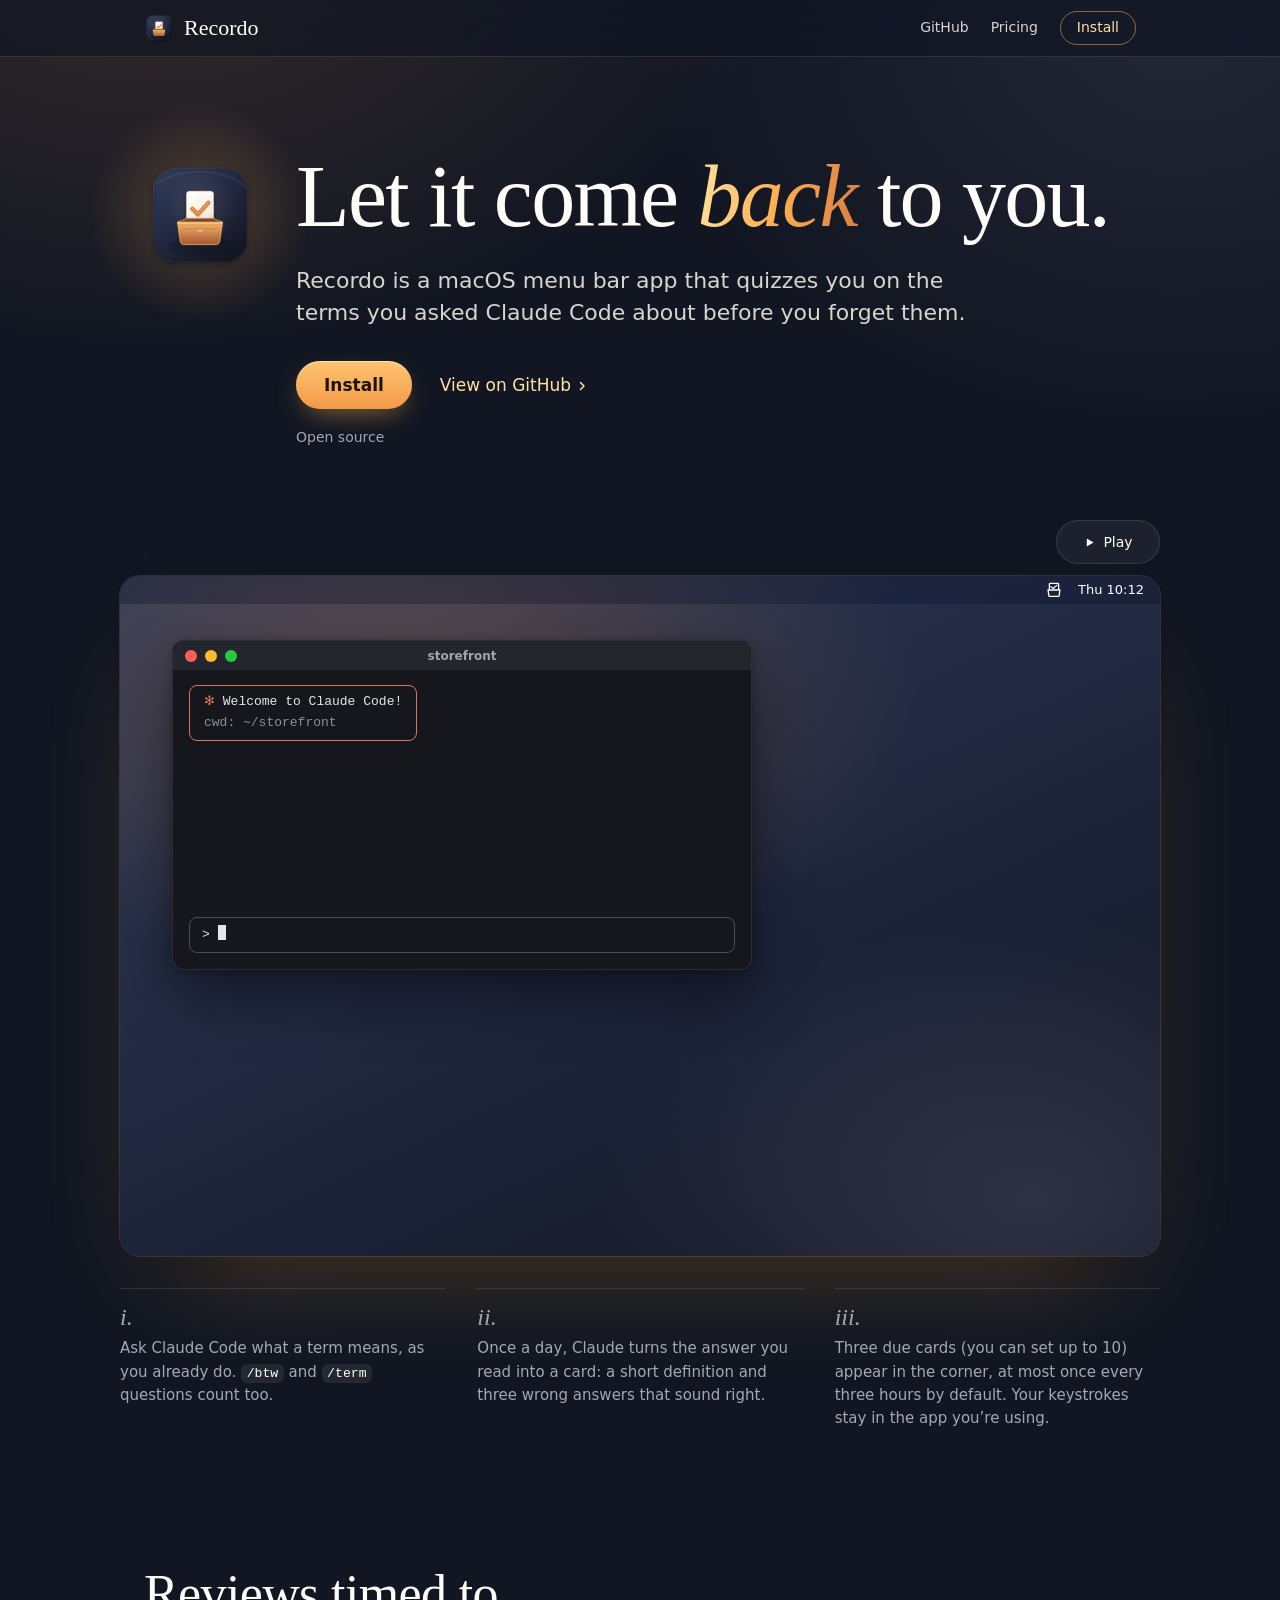
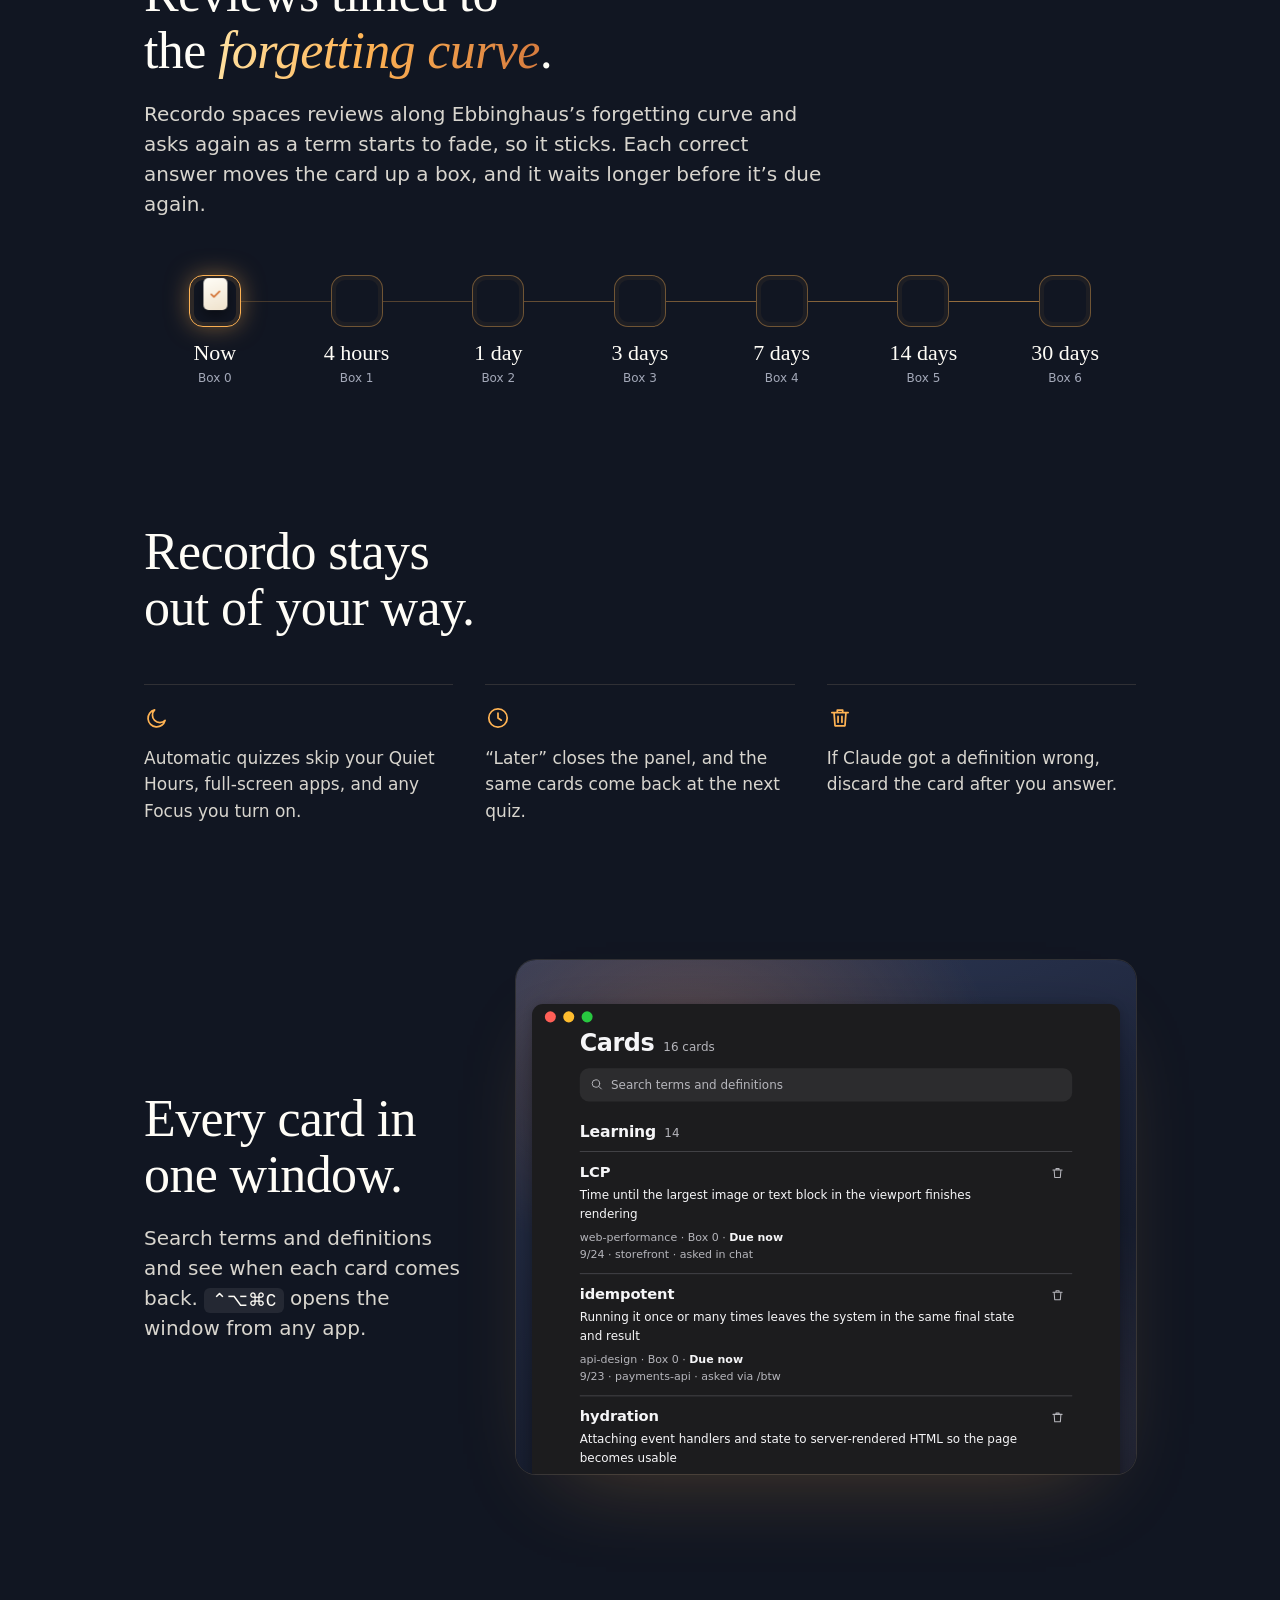
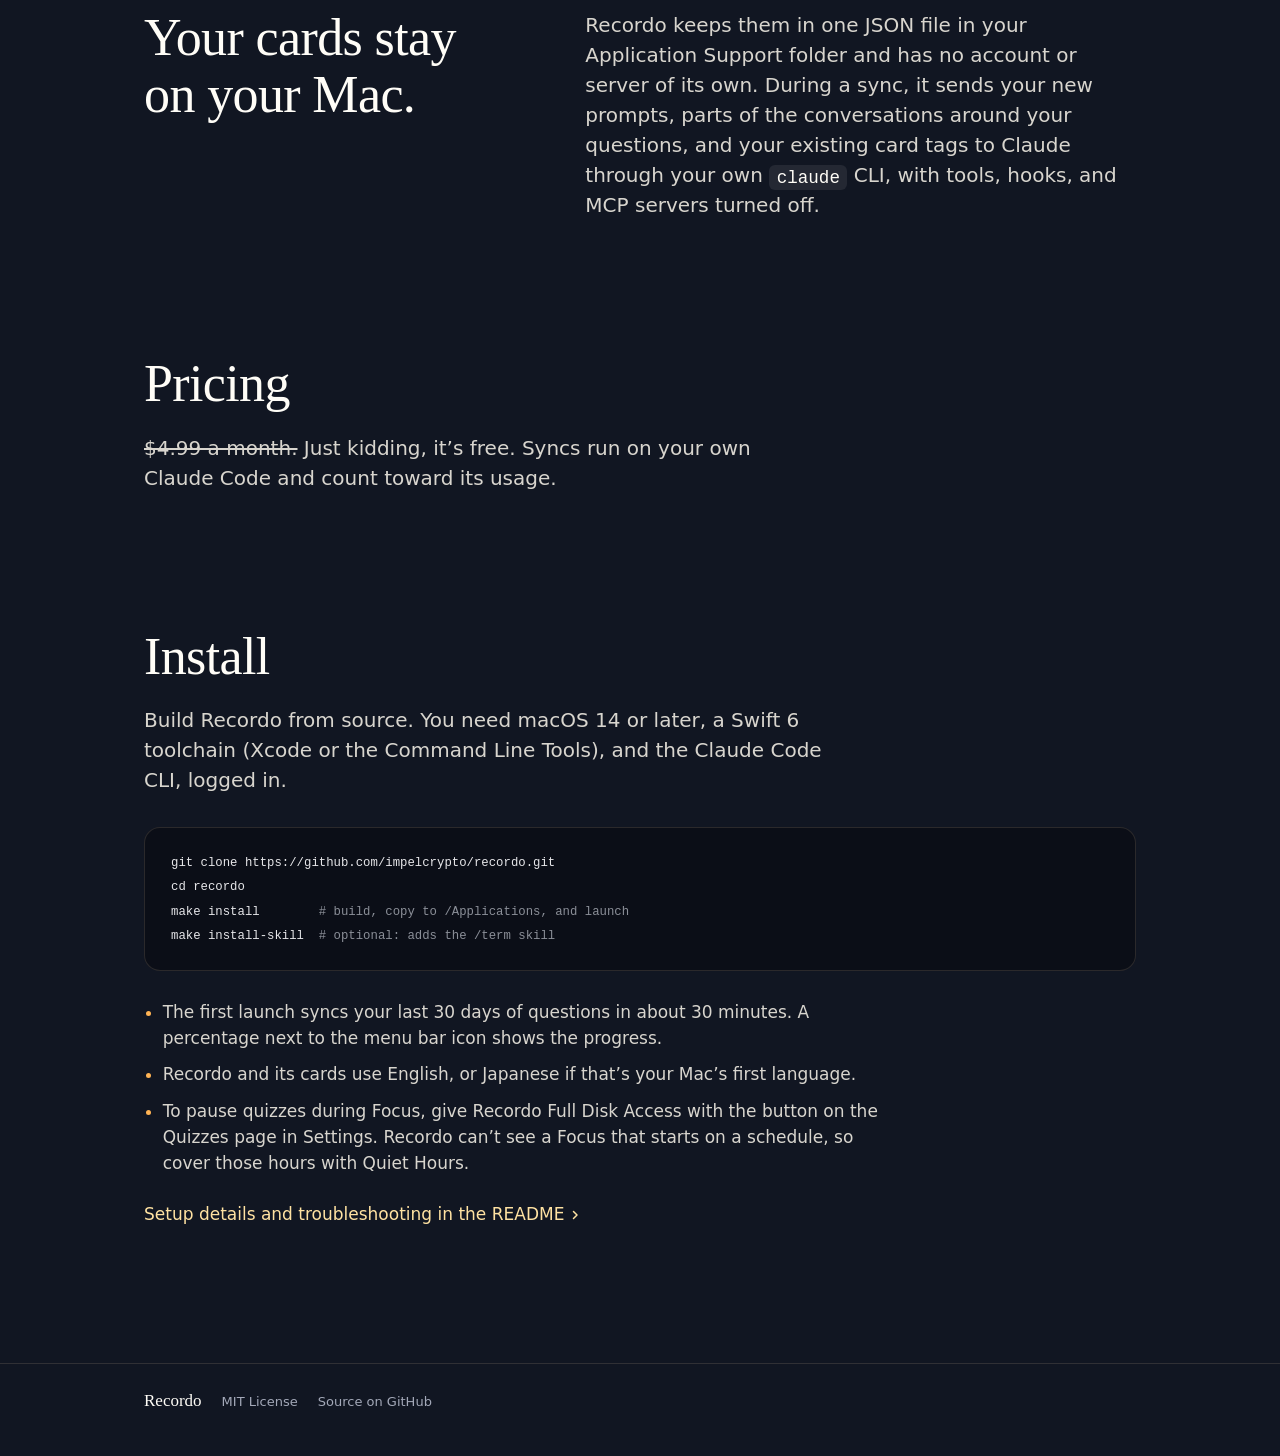
==== commit aa0886db: "chore: update quiz card limit in landing page" ====
--- a/docs/index.html
+++ b/docs/index.html
@@ -434,7 +434,7 @@
     <ol class="steps">
       <li>Ask Claude Code what a term means, as you already do. <code>/btw</code> and <code>/term</code> questions count too.</li>
       <li>Once a day, Claude turns the answer you read into a card: a short definition and three wrong answers that sound right.</li>
-      <li>Up to three due cards appear in the corner, at most once every three hours by default. Your keystrokes stay in the app you’re using.</li>
+      <li>Three due cards (you can set up to 10) appear in the corner, at most once every three hours by default. Your keystrokes stay in the app you’re using.</li>
     </ol>
   </div>
 
